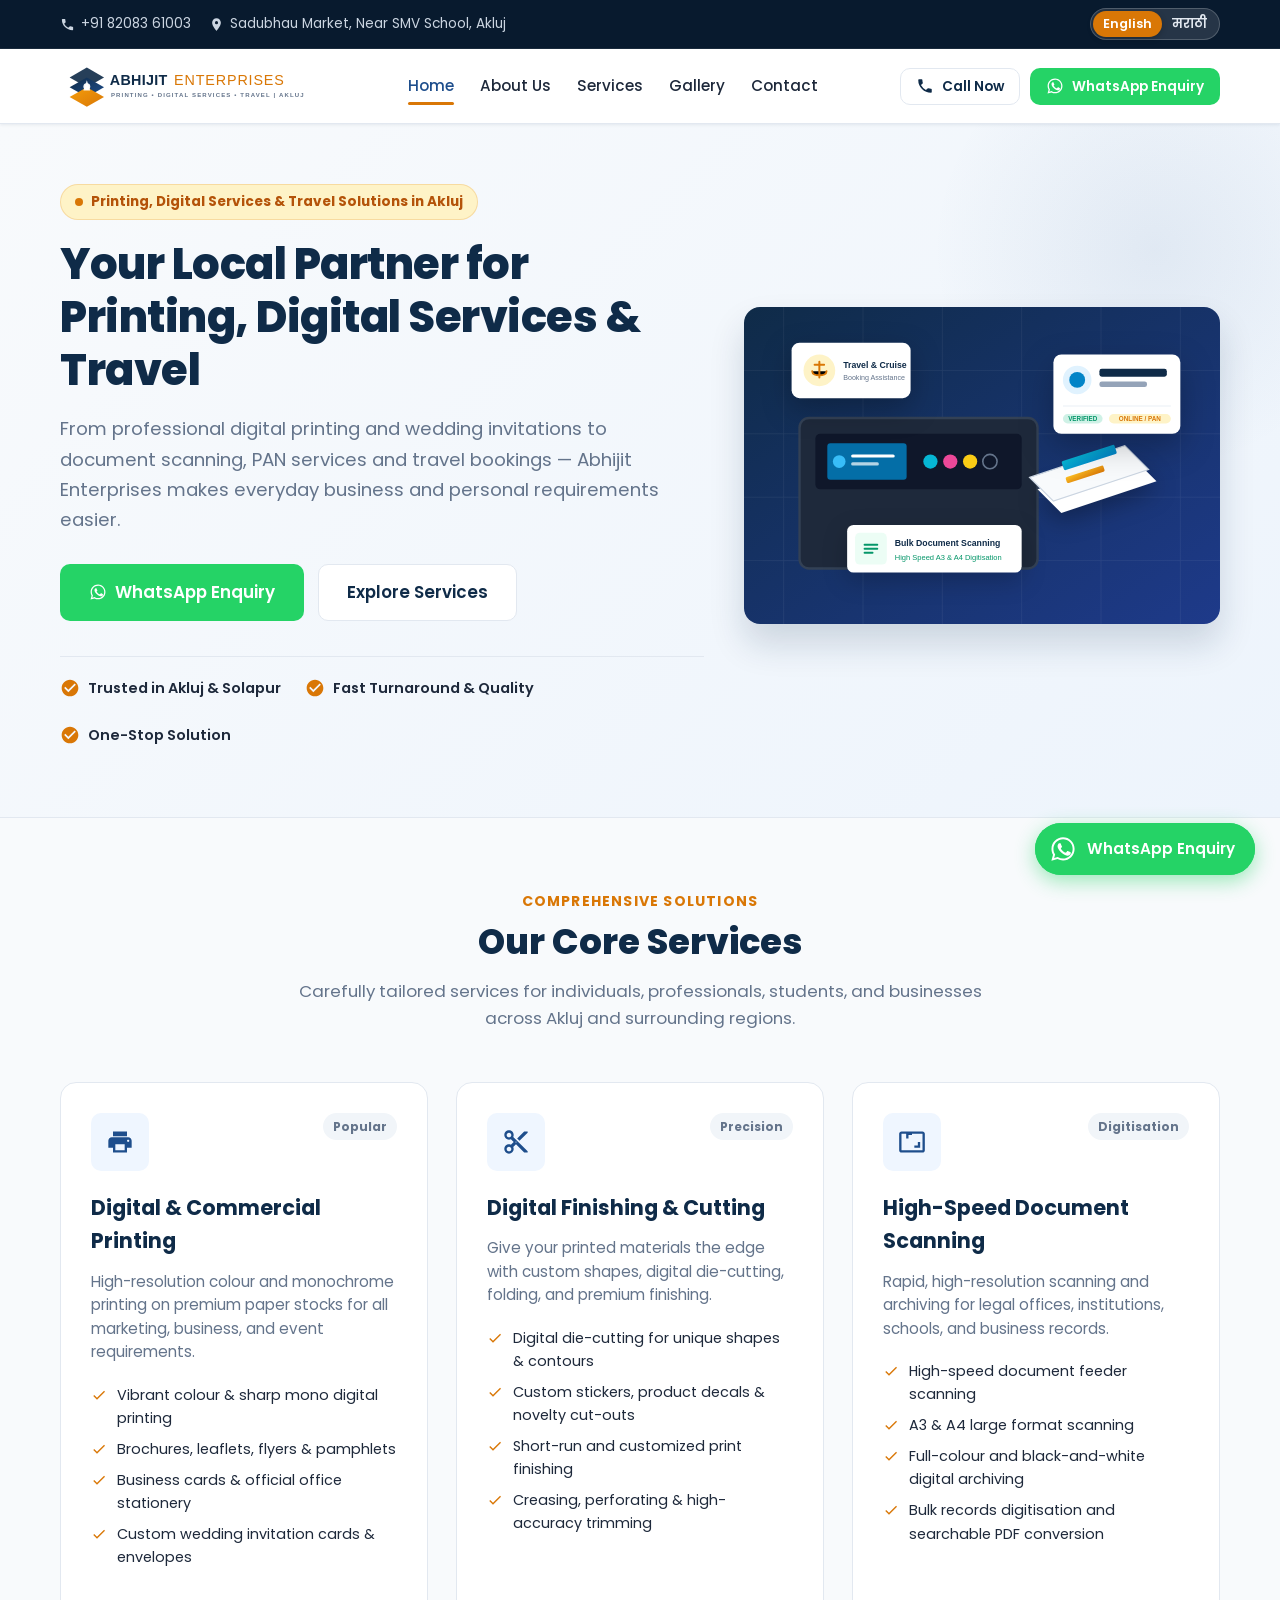
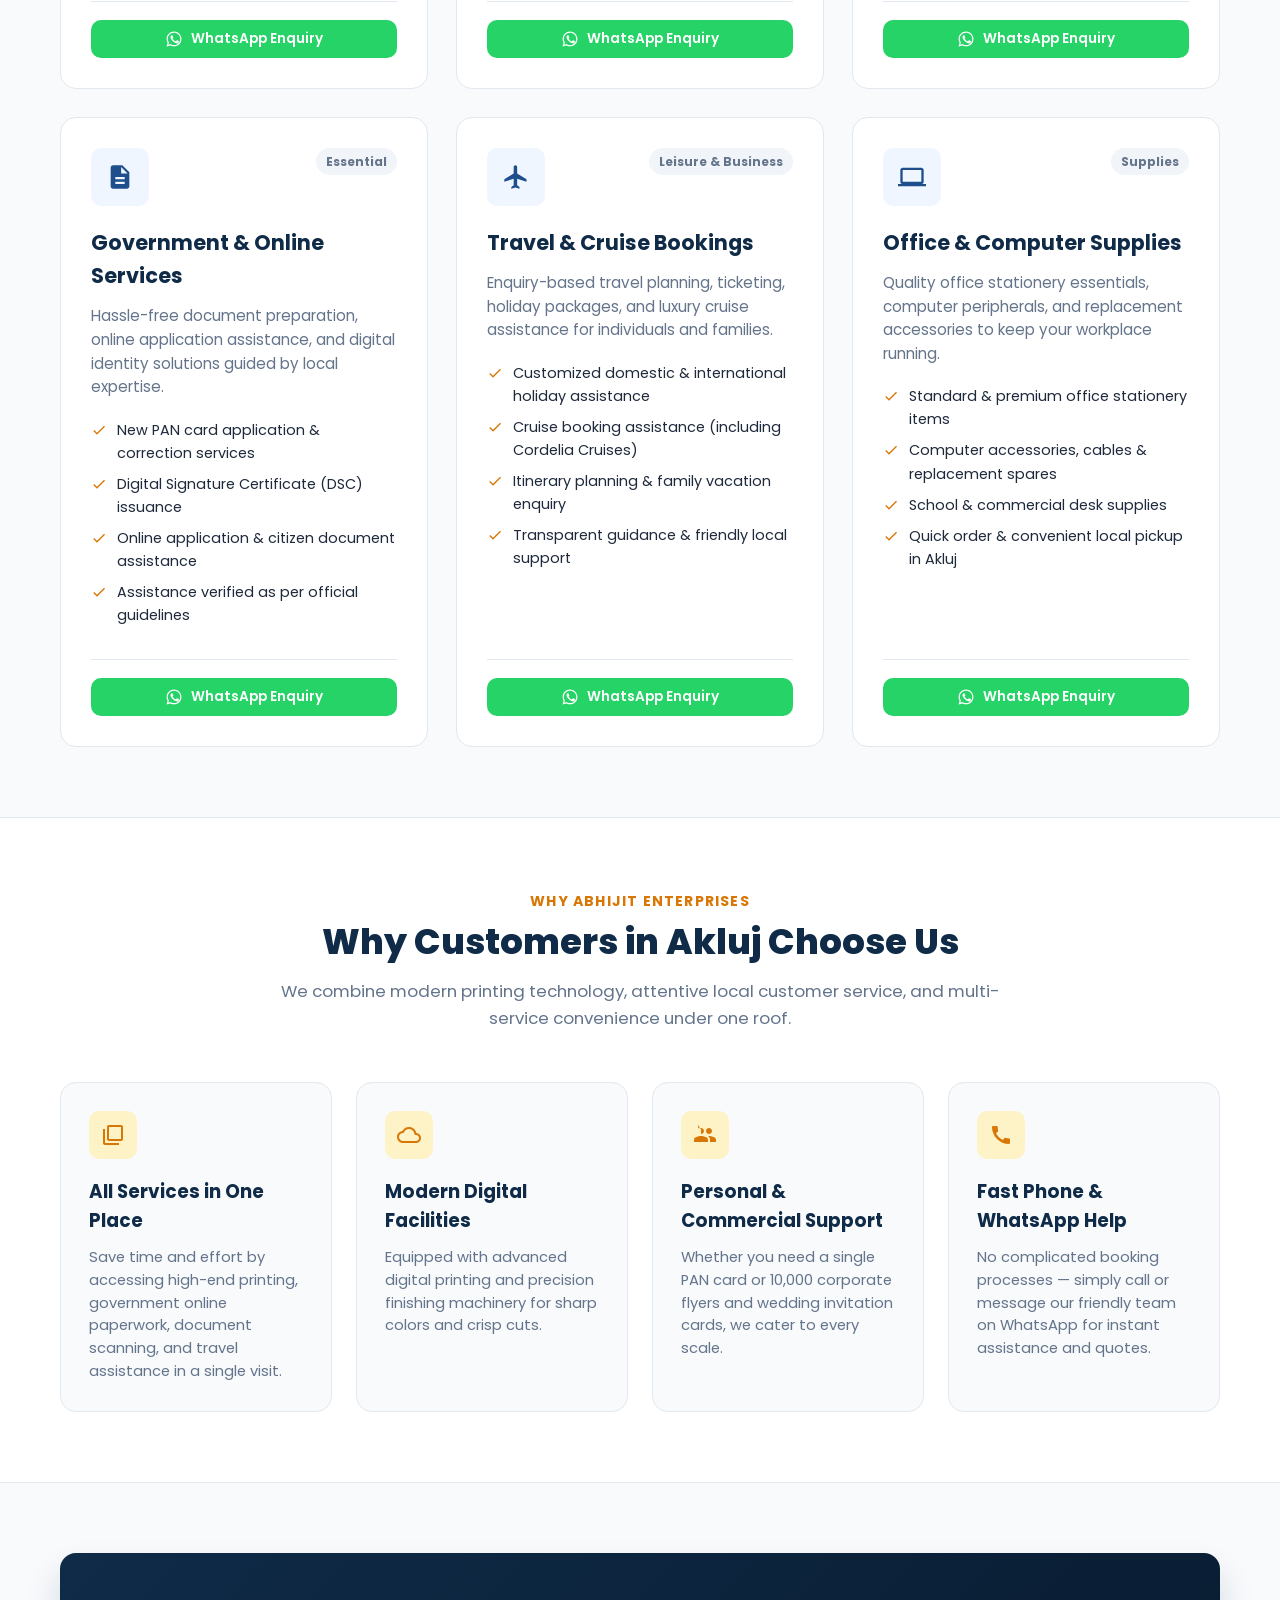
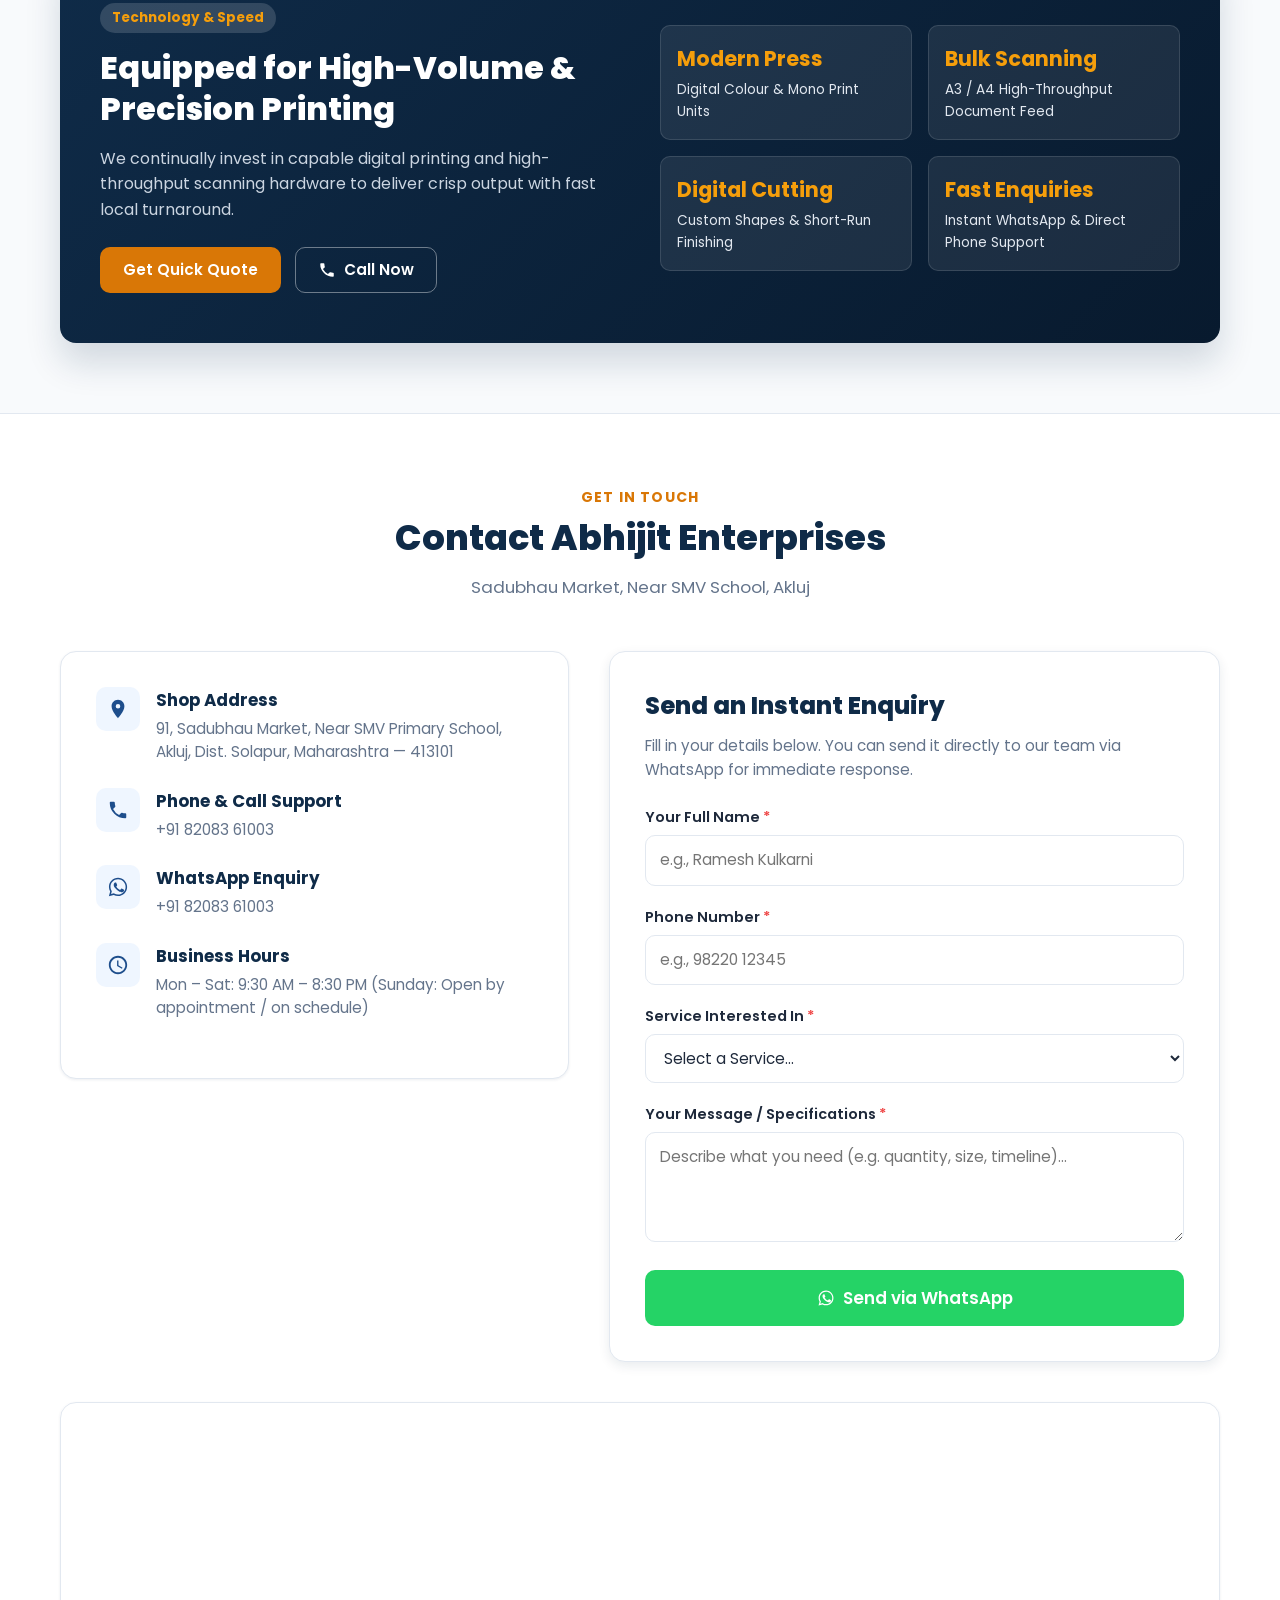
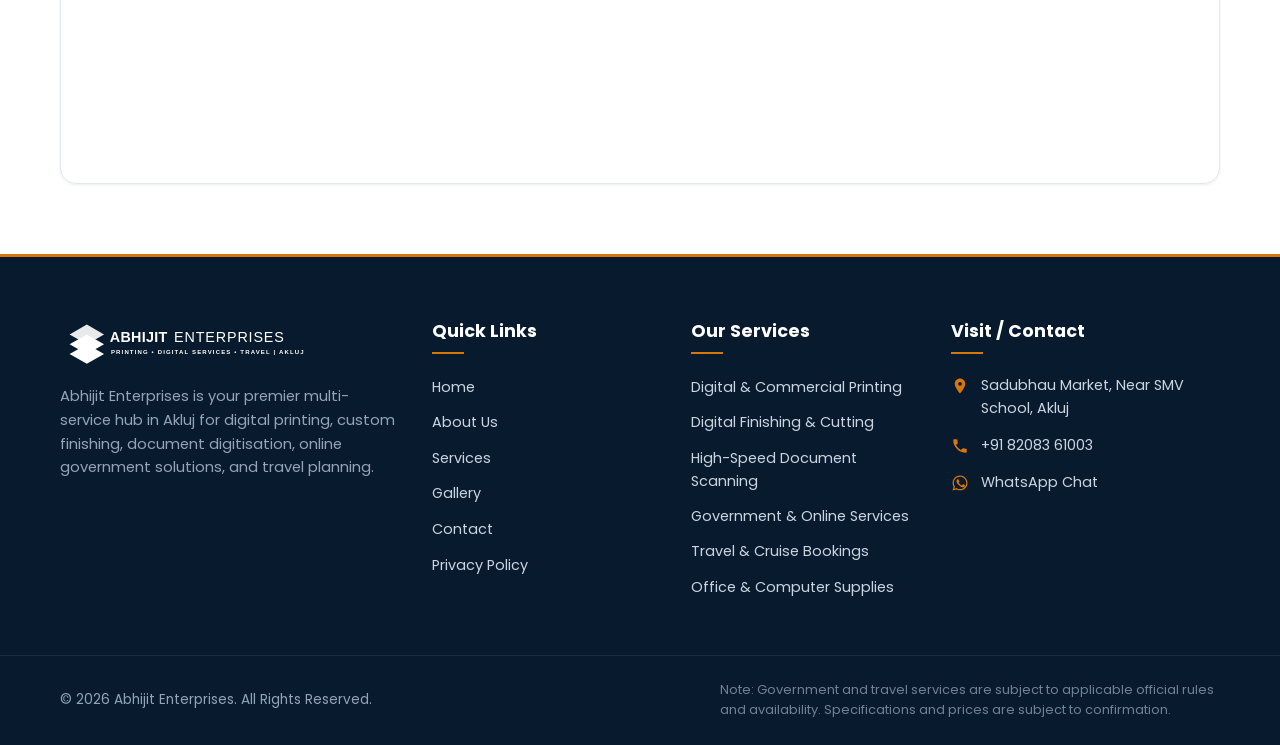
==== index.html @ 2920c4da "Initial commit: Production-ready bilingual website for Abhijit Enterprises with CI/CD" ====
<!DOCTYPE html>
<html lang="en">
<head>
  <meta charset="UTF-8">
  <meta name="viewport" content="width=device-width, initial-scale=1.0">
  <title>Abhijit Enterprises | Digital Printing, Document Services & Travel in Akluj</title>
  <meta name="description" content="Abhijit Enterprises in Akluj, Maharashtra offers professional colour digital printing, wedding cards, precision die-cutting, bulk document scanning, PAN card services, and travel & Cordelia cruise bookings.">
  <meta name="keywords" content="Digital Printing in Akluj, Wedding Card Printing Akluj, Document Scanning Akluj, PAN Card Akluj, Travel Booking Akluj, Abhijit Enterprises">
  <link rel="canonical" href="https://www.abhijitenterprises.in/">

  <!-- Open Graph / Social Media -->
  <meta property="og:type" content="website">
  <meta property="og:url" content="https://www.abhijitenterprises.in/">
  <meta property="og:title" content="Abhijit Enterprises | Printing, Digital Services & Travel in Akluj">
  <meta property="og:description" content="Your trusted local partner in Akluj for digital printing, invitations, document scanning, government online paperwork, and travel bookings.">
  <meta property="og:image" content="https://www.abhijitenterprises.in/assets/images/hero-illustration.svg">

  <!-- Favicon -->
  <link rel="icon" type="image/svg+xml" href="assets/images/favicon.svg">

  <!-- Stylesheet -->
  <link rel="stylesheet" href="assets/css/style.css">

  <!-- Structured Data: LocalBusiness Schema -->
  <script type="application/ld+json">
  {
    "@context": "https://schema.org",
    "@type": "LocalBusiness",
    "name": "Abhijit Enterprises",
    "image": "https://www.abhijitenterprises.in/assets/images/hero-illustration.svg",
    "url": "https://www.abhijitenterprises.in/",
    "telephone": "+918208361003",
    "priceRange": "$$",
    "address": {
      "@type": "PostalAddress",
      "streetAddress": "91, Sadubhau Market, Near SMV Primary School",
      "addressLocality": "Akluj",
      "addressRegion": "Maharashtra",
      "postalCode": "413101",
      "addressCountry": "IN"
    },
    "geo": {
      "@type": "GeoCoordinates",
      "latitude": 17.8894,
      "longitude": 75.0232
    },
    "openingHoursSpecification": [
      {
        "@type": "OpeningHoursSpecification",
        "dayOfWeek": [
          "Monday",
          "Tuesday",
          "Wednesday",
          "Thursday",
          "Friday",
          "Saturday"
        ],
        "opens": "09:30",
        "closes": "20:30"
      }
    ],
    "sameAs": [
      "https://wa.me/918208361003"
    ]
  }
  </script>
</head>
<body>

  <!-- Top Utility Bar -->
  <div class="top-bar">
    <div class="container top-bar-inner">
      <div class="top-contacts">
        <a href="tel:+918208361003" class="top-item" title="Call Abhijit Enterprises">
          <svg viewBox="0 0 24 24"><path d="M6.62 10.79a15.053 15.053 0 006.59 6.59l2.2-2.2a1 1 0 011.02-.24 11.4 11.4 0 003.58.57 1 1 0 011 1V20a1 1 0 01-1 1A17 17 0 013 4a1 1 0 011-1h3.5a1 1 0 011 1 11.4 11.4 0 00.57 3.58 1 1 0 01-.24 1.02l-2.21 2.19z"/></svg>
          <span>+91 82083 61003</span>
        </a>
        <span class="top-item">
          <svg viewBox="0 0 24 24"><path d="M12 2C8.13 2 5 5.13 5 9c0 5.25 7 13 7 13s7-7.75 7-13c0-3.87-3.13-7-7-7zm0 9.5a2.5 2.5 0 010-5 2.5 2.5 0 010 5z"/></svg>
          <span data-i18n="top_address">Sadubhau Market, Near SMV School, Akluj</span>
        </span>
      </div>
      <div class="top-actions">
        <!-- Language Switcher -->
        <div class="lang-switcher" aria-label="Language selector">
          <button type="button" class="lang-btn active" data-lang="en">English</button>
          <button type="button" class="lang-btn" data-lang="mr">मराठी</button>
        </div>
      </div>
    </div>
  </div>

  <!-- Main Site Header -->
  <header class="site-header">
    <div class="container header-inner">
      <!-- Brand Logo -->
      <a href="index.html" class="brand-logo" aria-label="Abhijit Enterprises Home">
        <img src="assets/images/logo.svg" alt="Abhijit Enterprises Logo" width="280" height="52">
      </a>

      <!-- Navigation Menu -->
      <nav class="nav-menu" aria-label="Main Navigation">
        <a href="index.html" class="nav-link active" data-i18n="nav_home">Home</a>
        <a href="about.html" class="nav-link" data-i18n="nav_about">About Us</a>
        <a href="services.html" class="nav-link" data-i18n="nav_services">Services</a>
        <a href="gallery.html" class="nav-link" data-i18n="nav_gallery">Gallery</a>
        <a href="contact.html" class="nav-link" data-i18n="nav_contact">Contact</a>
      </nav>

      <!-- Header Quick Actions -->
      <div class="header-cta-group">
        <a href="tel:+918208361003" class="btn btn-outline btn-sm">
          <svg viewBox="0 0 24 24"><path d="M6.62 10.79a15.053 15.053 0 006.59 6.59l2.2-2.2a1 1 0 011.02-.24 11.4 11.4 0 003.58.57 1 1 0 011 1V20a1 1 0 01-1 1A17 17 0 013 4a1 1 0 011-1h3.5a1 1 0 011 1 11.4 11.4 0 00.57 3.58 1 1 0 01-.24 1.02l-2.21 2.19z"/></svg>
          <span data-i18n="btn_call_now">Call Now</span>
        </a>
        <a href="https://wa.me/918208361003?text=Hello%20Abhijit%20Enterprises%2C%20I%20would%20like%20to%20enquire%20about%20your%20services." target="_blank" rel="noopener noreferrer" class="btn btn-whatsapp btn-sm">
          <svg viewBox="0 0 24 24"><path d="M12.04 2C6.58 2 2.13 6.45 2.13 11.91C2.13 13.66 2.59 15.36 3.45 16.86L2.05 22L7.3 20.62C8.75 21.41 10.38 21.83 12.04 21.83C17.5 21.83 21.95 17.38 21.95 11.92C21.95 9.27 20.92 6.78 19.05 4.91C17.18 3.03 14.69 2 12.04 2M12.05 3.67C14.25 3.67 16.31 4.53 17.87 6.09C19.42 7.65 20.28 9.72 20.28 11.92C20.28 16.46 16.58 20.15 12.04 20.15C10.56 20.15 9.11 19.76 7.85 19L7.55 18.83L4.43 19.65L5.26 16.61L5.06 16.29C4.24 14.99 3.8 13.47 3.8 11.91C3.81 7.37 7.5 3.67 12.05 3.67M9.06 7.03C8.88 7.03 8.58 7.1 8.33 7.38C8.07 7.65 7.34 8.34 7.34 9.74C7.34 11.14 8.36 12.49 8.5 12.68C8.65 12.87 10.45 15.65 13.26 16.87C15.6 17.88 16.07 17.68 16.58 17.63C17.09 17.58 18.23 16.96 18.46 16.3C18.7 15.65 18.7 15.09 18.63 14.97C18.56 14.86 18.37 14.79 18.09 14.65C17.81 14.51 16.42 13.83 16.16 13.73C15.9 13.64 15.72 13.59 15.53 13.87C15.34 14.15 14.81 14.79 14.65 14.97C14.49 15.16 14.33 15.18 14.05 15.04C13.77 14.9 12.87 14.61 11.8 13.65C10.97 12.91 10.41 12 10.25 11.72C10.09 11.44 10.23 11.29 10.37 11.15C10.5 11.02 10.66 10.81 10.8 10.65C10.94 10.49 10.99 10.37 11.08 10.19C11.17 10 11.13 9.84 11.06 9.7C10.99 9.56 10.43 8.2 10.2 7.64C9.97 7.1 9.75 7.17 9.58 7.16C9.42 7.16 9.23 7.03 9.06 7.03Z"/></svg>
          <span data-i18n="btn_whatsapp_enquiry">WhatsApp Enquiry</span>
        </a>
      </div>

      <!-- Mobile Hamburger Button -->
      <button class="mobile-toggle" aria-label="Toggle Navigation Menu" aria-expanded="false">
        <svg viewBox="0 0 24 24"><path d="M3 18h18v-2H3v2zm0-5h18v-2H3v2zm0-7v2h18V6H3z"/></svg>
      </button>
    </div>
  </header>

  <!-- Hero Section -->
  <section class="hero">
    <div class="container hero-grid">
      <div class="hero-content">
        <div class="hero-badge">
          <span class="hero-badge-dot"></span>
          <span data-i18n="hero_badge">Printing, Digital Services & Travel Solutions in Akluj</span>
        </div>
        <h1 class="hero-title" data-i18n="hero_title">
          Your Local Partner for Printing, Digital Services &amp; Travel
        </h1>
        <p class="hero-subtitle" data-i18n="hero_subtitle">
          From professional digital printing and wedding invitations to document scanning, PAN services and travel bookings — Abhijit Enterprises makes everyday business and personal requirements easier.
        </p>

        <div class="hero-actions">
          <a href="https://wa.me/918208361003?text=Hello%20Abhijit%20Enterprises%2C%20I%20would%20like%20to%20enquire%20about%20your%20services." target="_blank" rel="noopener noreferrer" class="btn btn-whatsapp btn-lg">
            <svg viewBox="0 0 24 24"><path d="M12.04 2C6.58 2 2.13 6.45 2.13 11.91C2.13 13.66 2.59 15.36 3.45 16.86L2.05 22L7.3 20.62C8.75 21.41 10.38 21.83 12.04 21.83C17.5 21.83 21.95 17.38 21.95 11.92C21.95 9.27 20.92 6.78 19.05 4.91C17.18 3.03 14.69 2 12.04 2M12.05 3.67C14.25 3.67 16.31 4.53 17.87 6.09C19.42 7.65 20.28 9.72 20.28 11.92C20.28 16.46 16.58 20.15 12.04 20.15C10.56 20.15 9.11 19.76 7.85 19L7.55 18.83L4.43 19.65L5.26 16.61L5.06 16.29C4.24 14.99 3.8 13.47 3.8 11.91C3.81 7.37 7.5 3.67 12.05 3.67M9.06 7.03C8.88 7.03 8.58 7.1 8.33 7.38C8.07 7.65 7.34 8.34 7.34 9.74C7.34 11.14 8.36 12.49 8.5 12.68C8.65 12.87 10.45 15.65 13.26 16.87C15.6 17.88 16.07 17.68 16.58 17.63C17.09 17.58 18.23 16.96 18.46 16.3C18.7 15.65 18.7 15.09 18.63 14.97C18.56 14.86 18.37 14.79 18.09 14.65C17.81 14.51 16.42 13.83 16.16 13.73C15.9 13.64 15.72 13.59 15.53 13.87C15.34 14.15 14.81 14.79 14.65 14.97C14.49 15.16 14.33 15.18 14.05 15.04C13.77 14.9 12.87 14.61 11.8 13.65C10.97 12.91 10.41 12 10.25 11.72C10.09 11.44 10.23 11.29 10.37 11.15C10.5 11.02 10.66 10.81 10.8 10.65C10.94 10.49 10.99 10.37 11.08 10.19C11.17 10 11.13 9.84 11.06 9.7C10.99 9.56 10.43 8.2 10.2 7.64C9.97 7.1 9.75 7.17 9.58 7.16C9.42 7.16 9.23 7.03 9.06 7.03Z"/></svg>
            <span data-i18n="btn_whatsapp_enquiry">WhatsApp Enquiry</span>
          </a>
          <a href="services.html" class="btn btn-outline btn-lg" data-i18n="btn_view_services">
            Explore Services
          </a>
        </div>

        <div class="hero-trust-row">
          <div class="trust-item">
            <svg viewBox="0 0 24 24"><path d="M12 2C6.48 2 2 6.48 2 12s4.48 10 10 10 10-4.48 10-10S17.52 2 12 2zm-2 15l-5-5 1.41-1.41L10 14.17l7.59-7.59L19 8l-9 9z"/></svg>
            <span data-i18n="hero_trust_local">Trusted in Akluj &amp; Solapur</span>
          </div>
          <div class="trust-item">
            <svg viewBox="0 0 24 24"><path d="M12 2C6.48 2 2 6.48 2 12s4.48 10 10 10 10-4.48 10-10S17.52 2 12 2zm-2 15l-5-5 1.41-1.41L10 14.17l7.59-7.59L19 8l-9 9z"/></svg>
            <span data-i18n="hero_trust_speed">Fast Turnaround &amp; Quality</span>
          </div>
          <div class="trust-item">
            <svg viewBox="0 0 24 24"><path d="M12 2C6.48 2 2 6.48 2 12s4.48 10 10 10 10-4.48 10-10S17.52 2 12 2zm-2 15l-5-5 1.41-1.41L10 14.17l7.59-7.59L19 8l-9 9z"/></svg>
            <span data-i18n="hero_trust_multi">One-Stop Solution</span>
          </div>
        </div>
      </div>

      <div class="hero-visual">
        <img src="assets/images/hero-illustration.svg" alt="Abhijit Enterprises Digital Printing and Document Services" width="600" height="400">
      </div>
    </div>
  </section>

  <!-- Core Services Showcase Section -->
  <section class="section-padding" id="services">
    <div class="container">
      <div class="section-header">
        <span class="section-tag" data-i18n="services_badge">Comprehensive Solutions</span>
        <h2 class="section-title" data-i18n="services_title">Our Core Services</h2>
        <p class="section-description" data-i18n="services_subtitle">
          Carefully tailored services for individuals, professionals, students, and businesses across Akluj and surrounding regions.
        </p>
      </div>

      <div class="services-grid">
        <!-- Card 1: Printing -->
        <div class="service-card">
          <div class="service-card-top">
            <div class="service-icon-box">
              <svg viewBox="0 0 24 24"><path d="M19 8H5c-1.66 0-3 1.34-3 3v6h4v4h12v-4h4v-6c0-1.66-1.34-3-3-3zm-3 11H8v-5h8v5zm3-7c-.55 0-1-.45-1-1s.45-1 1-1 1 .45 1 1-.45 1-1 1zm-1-9H6v4h12V3z"/></svg>
            </div>
            <span class="service-badge" data-i18n="srv_print_badge">Popular</span>
          </div>
          <h3 class="service-card-title" data-i18n="srv_print_title">Digital &amp; Commercial Printing</h3>
          <p class="service-card-desc" data-i18n="srv_print_desc">High-resolution colour and monochrome printing on premium paper stocks for all marketing, business, and event requirements.</p>
          <ul class="service-features-list">
            <li>
              <svg viewBox="0 0 24 24"><path d="M9 16.17L4.83 12l-1.42 1.41L9 19 21 7l-1.41-1.41z"/></svg>
              <span data-i18n="srv_print_f1">Vibrant colour &amp; sharp mono digital printing</span>
            </li>
            <li>
              <svg viewBox="0 0 24 24"><path d="M9 16.17L4.83 12l-1.42 1.41L9 19 21 7l-1.41-1.41z"/></svg>
              <span data-i18n="srv_print_f2">Brochures, leaflets, flyers &amp; pamphlets</span>
            </li>
            <li>
              <svg viewBox="0 0 24 24"><path d="M9 16.17L4.83 12l-1.42 1.41L9 19 21 7l-1.41-1.41z"/></svg>
              <span data-i18n="srv_print_f3">Business cards &amp; official office stationery</span>
            </li>
            <li>
              <svg viewBox="0 0 24 24"><path d="M9 16.17L4.83 12l-1.42 1.41L9 19 21 7l-1.41-1.41z"/></svg>
              <span data-i18n="srv_print_f4">Custom wedding invitation cards &amp; envelopes</span>
            </li>
          </ul>
          <div class="service-card-footer">
            <a href="https://wa.me/918208361003?text=Hello%20Abhijit%20Enterprises%2C%20I%20would%20like%20to%20enquire%20about%20Digital%20Printing%20Services." target="_blank" rel="noopener noreferrer" class="btn btn-whatsapp btn-sm" style="width: 100%;">
              <svg viewBox="0 0 24 24"><path d="M12.04 2C6.58 2 2.13 6.45 2.13 11.91C2.13 13.66 2.59 15.36 3.45 16.86L2.05 22L7.3 20.62C8.75 21.41 10.38 21.83 12.04 21.83C17.5 21.83 21.95 17.38 21.95 11.92C21.95 9.27 20.92 6.78 19.05 4.91C17.18 3.03 14.69 2 12.04 2M12.05 3.67C14.25 3.67 16.31 4.53 17.87 6.09C19.42 7.65 20.28 9.72 20.28 11.92C20.28 16.46 16.58 20.15 12.04 20.15C10.56 20.15 9.11 19.76 7.85 19L7.55 18.83L4.43 19.65L5.26 16.61L5.06 16.29C4.24 14.99 3.8 13.47 3.8 11.91C3.81 7.37 7.5 3.67 12.05 3.67M9.06 7.03C8.88 7.03 8.58 7.1 8.33 7.38C8.07 7.65 7.34 8.34 7.34 9.74C7.34 11.14 8.36 12.49 8.5 12.68C8.65 12.87 10.45 15.65 13.26 16.87C15.6 17.88 16.07 17.68 16.58 17.63C17.09 17.58 18.23 16.96 18.46 16.3C18.7 15.65 18.7 15.09 18.63 14.97C18.56 14.86 18.37 14.79 18.09 14.65C17.81 14.51 16.42 13.83 16.16 13.73C15.9 13.64 15.72 13.59 15.53 13.87C15.34 14.15 14.81 14.79 14.65 14.97C14.49 15.16 14.33 15.18 14.05 15.04C13.77 14.9 12.87 14.61 11.8 13.65C10.97 12.91 10.41 12 10.25 11.72C10.09 11.44 10.23 11.29 10.37 11.15C10.5 11.02 10.66 10.81 10.8 10.65C10.94 10.49 10.99 10.37 11.08 10.19C11.17 10 11.13 9.84 11.06 9.7C10.99 9.56 10.43 8.2 10.2 7.64C9.97 7.1 9.75 7.17 9.58 7.16C9.42 7.16 9.23 7.03 9.06 7.03Z"/></svg>
              <span data-i18n="btn_whatsapp_enquiry">WhatsApp Enquiry</span>
            </a>
          </div>
        </div>

        <!-- Card 2: Digital Finishing -->
        <div class="service-card">
          <div class="service-card-top">
            <div class="service-icon-box">
              <svg viewBox="0 0 24 24"><path d="M9.64 7.64c.23-.5.36-1.05.36-1.64 0-2.21-1.79-4-4-4S2 3.79 2 6s1.79 4 4 4c.59 0 1.14-.13 1.64-.36L10 12l-2.36 2.36C7.14 14.13 6.59 14 6 14c-2.21 0-4 1.79-4 4s1.79 4 4 4 4-1.79 4-4c0-.59-.13-1.14-.36-1.64L12 14l7 7h3v-1L9.64 7.64zM6 8c-1.1 0-2-.9-2-2s.9-2 2-2 2 .9 2 2-.9 2-2 2zm0 12c-1.1 0-2-.9-2-2s.9-2 2-2 2 .9 2 2-.9 2-2 2zm6-7.5c-.28 0-.5-.22-.5-.5s.22-.5.5-.5.5.22.5.5-.22.5-.5.5zM19 3l-6 6 2 2 7-7V3h-3z"/></svg>
            </div>
            <span class="service-badge" data-i18n="srv_finish_badge">Precision</span>
          </div>
          <h3 class="service-card-title" data-i18n="srv_finish_title">Digital Finishing &amp; Cutting</h3>
          <p class="service-card-desc" data-i18n="srv_finish_desc">Give your printed materials the edge with custom shapes, digital die-cutting, folding, and premium finishing.</p>
          <ul class="service-features-list">
            <li>
              <svg viewBox="0 0 24 24"><path d="M9 16.17L4.83 12l-1.42 1.41L9 19 21 7l-1.41-1.41z"/></svg>
              <span data-i18n="srv_finish_f1">Digital die-cutting for unique shapes &amp; contours</span>
            </li>
            <li>
              <svg viewBox="0 0 24 24"><path d="M9 16.17L4.83 12l-1.42 1.41L9 19 21 7l-1.41-1.41z"/></svg>
              <span data-i18n="srv_finish_f2">Custom stickers, product decals &amp; novelty cut-outs</span>
            </li>
            <li>
              <svg viewBox="0 0 24 24"><path d="M9 16.17L4.83 12l-1.42 1.41L9 19 21 7l-1.41-1.41z"/></svg>
              <span data-i18n="srv_finish_f3">Short-run and customized print finishing</span>
            </li>
            <li>
              <svg viewBox="0 0 24 24"><path d="M9 16.17L4.83 12l-1.42 1.41L9 19 21 7l-1.41-1.41z"/></svg>
              <span data-i18n="srv_finish_f4">Creasing, perforating &amp; high-accuracy trimming</span>
            </li>
          </ul>
          <div class="service-card-footer">
            <a href="https://wa.me/918208361003?text=Hello%20Abhijit%20Enterprises%2C%20I%20would%20like%20to%20enquire%20about%20Digital%20Die-Cutting%20and%20Finishing." target="_blank" rel="noopener noreferrer" class="btn btn-whatsapp btn-sm" style="width: 100%;">
              <svg viewBox="0 0 24 24"><path d="M12.04 2C6.58 2 2.13 6.45 2.13 11.91C2.13 13.66 2.59 15.36 3.45 16.86L2.05 22L7.3 20.62C8.75 21.41 10.38 21.83 12.04 21.83C17.5 21.83 21.95 17.38 21.95 11.92C21.95 9.27 20.92 6.78 19.05 4.91C17.18 3.03 14.69 2 12.04 2M12.05 3.67C14.25 3.67 16.31 4.53 17.87 6.09C19.42 7.65 20.28 9.72 20.28 11.92C20.28 16.46 16.58 20.15 12.04 20.15C10.56 20.15 9.11 19.76 7.85 19L7.55 18.83L4.43 19.65L5.26 16.61L5.06 16.29C4.24 14.99 3.8 13.47 3.8 11.91C3.81 7.37 7.5 3.67 12.05 3.67M9.06 7.03C8.88 7.03 8.58 7.1 8.33 7.38C8.07 7.65 7.34 8.34 7.34 9.74C7.34 11.14 8.36 12.49 8.5 12.68C8.65 12.87 10.45 15.65 13.26 16.87C15.6 17.88 16.07 17.68 16.58 17.63C17.09 17.58 18.23 16.96 18.46 16.3C18.7 15.65 18.7 15.09 18.63 14.97C18.56 14.86 18.37 14.79 18.09 14.65C17.81 14.51 16.42 13.83 16.16 13.73C15.9 13.64 15.72 13.59 15.53 13.87C15.34 14.15 14.81 14.79 14.65 14.97C14.49 15.16 14.33 15.18 14.05 15.04C13.77 14.9 12.87 14.61 11.8 13.65C10.97 12.91 10.41 12 10.25 11.72C10.09 11.44 10.23 11.29 10.37 11.15C10.5 11.02 10.66 10.81 10.8 10.65C10.94 10.49 10.99 10.37 11.08 10.19C11.17 10 11.13 9.84 11.06 9.7C10.99 9.56 10.43 8.2 10.2 7.64C9.97 7.1 9.75 7.17 9.58 7.16C9.42 7.16 9.23 7.03 9.06 7.03Z"/></svg>
              <span data-i18n="btn_whatsapp_enquiry">WhatsApp Enquiry</span>
            </a>
          </div>
        </div>

        <!-- Card 3: Scanning & Digitisation -->
        <div class="service-card">
          <div class="service-card-top">
            <div class="service-icon-box">
              <svg viewBox="0 0 24 24"><path d="M19 12h-2v3h-3v2h5v-5zM7 9h2V6h3V4H7v5zm14-6H3c-1.1 0-2 .9-2 2v14c0 1.1.9 2 2 2h18c1.1 0 2-.9 2-2V5c0-1.1-.9-2-2-2zm0 16.01H3V4.99h18v14.02z"/></svg>
            </div>
            <span class="service-badge" data-i18n="srv_scan_badge">Digitisation</span>
          </div>
          <h3 class="service-card-title" data-i18n="srv_scan_title">High-Speed Document Scanning</h3>
          <p class="service-card-desc" data-i18n="srv_scan_desc">Rapid, high-resolution scanning and archiving for legal offices, institutions, schools, and business records.</p>
          <ul class="service-features-list">
            <li>
              <svg viewBox="0 0 24 24"><path d="M9 16.17L4.83 12l-1.42 1.41L9 19 21 7l-1.41-1.41z"/></svg>
              <span data-i18n="srv_scan_f1">High-speed document feeder scanning</span>
            </li>
            <li>
              <svg viewBox="0 0 24 24"><path d="M9 16.17L4.83 12l-1.42 1.41L9 19 21 7l-1.41-1.41z"/></svg>
              <span data-i18n="srv_scan_f2">A3 &amp; A4 large format scanning</span>
            </li>
            <li>
              <svg viewBox="0 0 24 24"><path d="M9 16.17L4.83 12l-1.42 1.41L9 19 21 7l-1.41-1.41z"/></svg>
              <span data-i18n="srv_scan_f3">Full-colour and black-and-white digital archiving</span>
            </li>
            <li>
              <svg viewBox="0 0 24 24"><path d="M9 16.17L4.83 12l-1.42 1.41L9 19 21 7l-1.41-1.41z"/></svg>
              <span data-i18n="srv_scan_f4">Bulk records digitisation and searchable PDF conversion</span>
            </li>
          </ul>
          <div class="service-card-footer">
            <a href="https://wa.me/918208361003?text=Hello%20Abhijit%20Enterprises%2C%20I%20would%20like%20to%20enquire%20about%20High-Speed%20Document%20Scanning." target="_blank" rel="noopener noreferrer" class="btn btn-whatsapp btn-sm" style="width: 100%;">
              <svg viewBox="0 0 24 24"><path d="M12.04 2C6.58 2 2.13 6.45 2.13 11.91C2.13 13.66 2.59 15.36 3.45 16.86L2.05 22L7.3 20.62C8.75 21.41 10.38 21.83 12.04 21.83C17.5 21.83 21.95 17.38 21.95 11.92C21.95 9.27 20.92 6.78 19.05 4.91C17.18 3.03 14.69 2 12.04 2M12.05 3.67C14.25 3.67 16.31 4.53 17.87 6.09C19.42 7.65 20.28 9.72 20.28 11.92C20.28 16.46 16.58 20.15 12.04 20.15C10.56 20.15 9.11 19.76 7.85 19L7.55 18.83L4.43 19.65L5.26 16.61L5.06 16.29C4.24 14.99 3.8 13.47 3.8 11.91C3.81 7.37 7.5 3.67 12.05 3.67M9.06 7.03C8.88 7.03 8.58 7.1 8.33 7.38C8.07 7.65 7.34 8.34 7.34 9.74C7.34 11.14 8.36 12.49 8.5 12.68C8.65 12.87 10.45 15.65 13.26 16.87C15.6 17.88 16.07 17.68 16.58 17.63C17.09 17.58 18.23 16.96 18.46 16.3C18.7 15.65 18.7 15.09 18.63 14.97C18.56 14.86 18.37 14.79 18.09 14.65C17.81 14.51 16.42 13.83 16.16 13.73C15.9 13.64 15.72 13.59 15.53 13.87C15.34 14.15 14.81 14.79 14.65 14.97C14.49 15.16 14.33 15.18 14.05 15.04C13.77 14.9 12.87 14.61 11.8 13.65C10.97 12.91 10.41 12 10.25 11.72C10.09 11.44 10.23 11.29 10.37 11.15C10.5 11.02 10.66 10.81 10.8 10.65C10.94 10.49 10.99 10.37 11.08 10.19C11.17 10 11.13 9.84 11.06 9.7C10.99 9.56 10.43 8.2 10.2 7.64C9.97 7.1 9.75 7.17 9.58 7.16C9.42 7.16 9.23 7.03 9.06 7.03Z"/></svg>
              <span data-i18n="btn_whatsapp_enquiry">WhatsApp Enquiry</span>
            </a>
          </div>
        </div>

        <!-- Card 4: Govt & Online -->
        <div class="service-card">
          <div class="service-card-top">
            <div class="service-icon-box">
              <svg viewBox="0 0 24 24"><path d="M14 2H6c-1.1 0-1.99.9-1.99 2L4 20c0 1.1.89 2 1.99 2H18c1.1 0 2-.9 2-2V8l-6-6zm2 16H8v-2h8v2zm0-4H8v-2h8v2zm-3-5V3.5L18.5 9H13z"/></svg>
            </div>
            <span class="service-badge" data-i18n="srv_govt_badge">Essential</span>
          </div>
          <h3 class="service-card-title" data-i18n="srv_govt_title">Government &amp; Online Services</h3>
          <p class="service-card-desc" data-i18n="srv_govt_desc">Hassle-free document preparation, online application assistance, and digital identity solutions guided by local expertise.</p>
          <ul class="service-features-list">
            <li>
              <svg viewBox="0 0 24 24"><path d="M9 16.17L4.83 12l-1.42 1.41L9 19 21 7l-1.41-1.41z"/></svg>
              <span data-i18n="srv_govt_f1">New PAN card application &amp; correction services</span>
            </li>
            <li>
              <svg viewBox="0 0 24 24"><path d="M9 16.17L4.83 12l-1.42 1.41L9 19 21 7l-1.41-1.41z"/></svg>
              <span data-i18n="srv_govt_f2">Digital Signature Certificate (DSC) issuance</span>
            </li>
            <li>
              <svg viewBox="0 0 24 24"><path d="M9 16.17L4.83 12l-1.42 1.41L9 19 21 7l-1.41-1.41z"/></svg>
              <span data-i18n="srv_govt_f3">Online application &amp; citizen document assistance</span>
            </li>
            <li>
              <svg viewBox="0 0 24 24"><path d="M9 16.17L4.83 12l-1.42 1.41L9 19 21 7l-1.41-1.41z"/></svg>
              <span data-i18n="srv_govt_f4">Assistance verified as per official guidelines</span>
            </li>
          </ul>
          <div class="service-card-footer">
            <a href="https://wa.me/918208361003?text=Hello%20Abhijit%20Enterprises%2C%20I%20would%20like%20to%20enquire%20about%20Government%20and%20Online%20Services." target="_blank" rel="noopener noreferrer" class="btn btn-whatsapp btn-sm" style="width: 100%;">
              <svg viewBox="0 0 24 24"><path d="M12.04 2C6.58 2 2.13 6.45 2.13 11.91C2.13 13.66 2.59 15.36 3.45 16.86L2.05 22L7.3 20.62C8.75 21.41 10.38 21.83 12.04 21.83C17.5 21.83 21.95 17.38 21.95 11.92C21.95 9.27 20.92 6.78 19.05 4.91C17.18 3.03 14.69 2 12.04 2M12.05 3.67C14.25 3.67 16.31 4.53 17.87 6.09C19.42 7.65 20.28 9.72 20.28 11.92C20.28 16.46 16.58 20.15 12.04 20.15C10.56 20.15 9.11 19.76 7.85 19L7.55 18.83L4.43 19.65L5.26 16.61L5.06 16.29C4.24 14.99 3.8 13.47 3.8 11.91C3.81 7.37 7.5 3.67 12.05 3.67M9.06 7.03C8.88 7.03 8.58 7.1 8.33 7.38C8.07 7.65 7.34 8.34 7.34 9.74C7.34 11.14 8.36 12.49 8.5 12.68C8.65 12.87 10.45 15.65 13.26 16.87C15.6 17.88 16.07 17.68 16.58 17.63C17.09 17.58 18.23 16.96 18.46 16.3C18.7 15.65 18.7 15.09 18.63 14.97C18.56 14.86 18.37 14.79 18.09 14.65C17.81 14.51 16.42 13.83 16.16 13.73C15.9 13.64 15.72 13.59 15.53 13.87C15.34 14.15 14.81 14.79 14.65 14.97C14.49 15.16 14.33 15.18 14.05 15.04C13.77 14.9 12.87 14.61 11.8 13.65C10.97 12.91 10.41 12 10.25 11.72C10.09 11.44 10.23 11.29 10.37 11.15C10.5 11.02 10.66 10.81 10.8 10.65C10.94 10.49 10.99 10.37 11.08 10.19C11.17 10 11.13 9.84 11.06 9.7C10.99 9.56 10.43 8.2 10.2 7.64C9.97 7.1 9.75 7.17 9.58 7.16C9.42 7.16 9.23 7.03 9.06 7.03Z"/></svg>
              <span data-i18n="btn_whatsapp_enquiry">WhatsApp Enquiry</span>
            </a>
          </div>
        </div>

        <!-- Card 5: Travel Services -->
        <div class="service-card">
          <div class="service-card-top">
            <div class="service-icon-box">
              <svg viewBox="0 0 24 24"><path d="M21 16v-2l-8-5V3.5c0-.83-.67-1.5-1.5-1.5S10 2.67 10 3.5V9l-8 5v2l8-2.5V19l-2 1.5V22l3.5-1 3.5 1v-1.5L13 19v-5.5l8 2.5z"/></svg>
            </div>
            <span class="service-badge" data-i18n="srv_travel_badge">Leisure &amp; Business</span>
          </div>
          <h3 class="service-card-title" data-i18n="srv_travel_title">Travel &amp; Cruise Bookings</h3>
          <p class="service-card-desc" data-i18n="srv_travel_desc">Enquiry-based travel planning, ticketing, holiday packages, and luxury cruise assistance for individuals and families.</p>
          <ul class="service-features-list">
            <li>
              <svg viewBox="0 0 24 24"><path d="M9 16.17L4.83 12l-1.42 1.41L9 19 21 7l-1.41-1.41z"/></svg>
              <span data-i18n="srv_travel_f1">Customized domestic &amp; international holiday assistance</span>
            </li>
            <li>
              <svg viewBox="0 0 24 24"><path d="M9 16.17L4.83 12l-1.42 1.41L9 19 21 7l-1.41-1.41z"/></svg>
              <span data-i18n="srv_travel_f2">Cruise booking assistance (including Cordelia Cruises)</span>
            </li>
            <li>
              <svg viewBox="0 0 24 24"><path d="M9 16.17L4.83 12l-1.42 1.41L9 19 21 7l-1.41-1.41z"/></svg>
              <span data-i18n="srv_travel_f3">Itinerary planning &amp; family vacation enquiry</span>
            </li>
            <li>
              <svg viewBox="0 0 24 24"><path d="M9 16.17L4.83 12l-1.42 1.41L9 19 21 7l-1.41-1.41z"/></svg>
              <span data-i18n="srv_travel_f4">Transparent guidance &amp; friendly local support</span>
            </li>
          </ul>
          <div class="service-card-footer">
            <a href="https://wa.me/918208361003?text=Hello%20Abhijit%20Enterprises%2C%20I%20would%20like%20to%20enquire%20about%20Travel%20and%20Cruise%20Bookings." target="_blank" rel="noopener noreferrer" class="btn btn-whatsapp btn-sm" style="width: 100%;">
              <svg viewBox="0 0 24 24"><path d="M12.04 2C6.58 2 2.13 6.45 2.13 11.91C2.13 13.66 2.59 15.36 3.45 16.86L2.05 22L7.3 20.62C8.75 21.41 10.38 21.83 12.04 21.83C17.5 21.83 21.95 17.38 21.95 11.92C21.95 9.27 20.92 6.78 19.05 4.91C17.18 3.03 14.69 2 12.04 2M12.05 3.67C14.25 3.67 16.31 4.53 17.87 6.09C19.42 7.65 20.28 9.72 20.28 11.92C20.28 16.46 16.58 20.15 12.04 20.15C10.56 20.15 9.11 19.76 7.85 19L7.55 18.83L4.43 19.65L5.26 16.61L5.06 16.29C4.24 14.99 3.8 13.47 3.8 11.91C3.81 7.37 7.5 3.67 12.05 3.67M9.06 7.03C8.88 7.03 8.58 7.1 8.33 7.38C8.07 7.65 7.34 8.34 7.34 9.74C7.34 11.14 8.36 12.49 8.5 12.68C8.65 12.87 10.45 15.65 13.26 16.87C15.6 17.88 16.07 17.68 16.58 17.63C17.09 17.58 18.23 16.96 18.46 16.3C18.7 15.65 18.7 15.09 18.63 14.97C18.56 14.86 18.37 14.79 18.09 14.65C17.81 14.51 16.42 13.83 16.16 13.73C15.9 13.64 15.72 13.59 15.53 13.87C15.34 14.15 14.81 14.79 14.65 14.97C14.49 15.16 14.33 15.18 14.05 15.04C13.77 14.9 12.87 14.61 11.8 13.65C10.97 12.91 10.41 12 10.25 11.72C10.09 11.44 10.23 11.29 10.37 11.15C10.5 11.02 10.66 10.81 10.8 10.65C10.94 10.49 10.99 10.37 11.08 10.19C11.17 10 11.13 9.84 11.06 9.7C10.99 9.56 10.43 8.2 10.2 7.64C9.97 7.1 9.75 7.17 9.58 7.16C9.42 7.16 9.23 7.03 9.06 7.03Z"/></svg>
              <span data-i18n="btn_whatsapp_enquiry">WhatsApp Enquiry</span>
            </a>
          </div>
        </div>

        <!-- Card 6: Office & Computer Supplies -->
        <div class="service-card">
          <div class="service-card-top">
            <div class="service-icon-box">
              <svg viewBox="0 0 24 24"><path d="M20 18c1.1 0 1.99-.9 1.99-2L22 6c0-1.1-.9-2-2-2H4c-1.1 0-2 .9-2 2v10c0 1.1.9 2 2 2H0v2h24v-2h-4zM4 6h16v10H4V6z"/></svg>
            </div>
            <span class="service-badge" data-i18n="srv_supplies_badge">Supplies</span>
          </div>
          <h3 class="service-card-title" data-i18n="srv_supplies_title">Office &amp; Computer Supplies</h3>
          <p class="service-card-desc" data-i18n="srv_supplies_desc">Quality office stationery essentials, computer peripherals, and replacement accessories to keep your workplace running.</p>
          <ul class="service-features-list">
            <li>
              <svg viewBox="0 0 24 24"><path d="M9 16.17L4.83 12l-1.42 1.41L9 19 21 7l-1.41-1.41z"/></svg>
              <span data-i18n="srv_supplies_f1">Standard &amp; premium office stationery items</span>
            </li>
            <li>
              <svg viewBox="0 0 24 24"><path d="M9 16.17L4.83 12l-1.42 1.41L9 19 21 7l-1.41-1.41z"/></svg>
              <span data-i18n="srv_supplies_f2">Computer accessories, cables &amp; replacement spares</span>
            </li>
            <li>
              <svg viewBox="0 0 24 24"><path d="M9 16.17L4.83 12l-1.42 1.41L9 19 21 7l-1.41-1.41z"/></svg>
              <span data-i18n="srv_supplies_f3">School &amp; commercial desk supplies</span>
            </li>
            <li>
              <svg viewBox="0 0 24 24"><path d="M9 16.17L4.83 12l-1.42 1.41L9 19 21 7l-1.41-1.41z"/></svg>
              <span data-i18n="srv_supplies_f4">Quick order &amp; convenient local pickup in Akluj</span>
            </li>
          </ul>
          <div class="service-card-footer">
            <a href="https://wa.me/918208361003?text=Hello%20Abhijit%20Enterprises%2C%20I%20would%20like%20to%20enquire%20about%20Office%20and%20Computer%20Supplies." target="_blank" rel="noopener noreferrer" class="btn btn-whatsapp btn-sm" style="width: 100%;">
              <svg viewBox="0 0 24 24"><path d="M12.04 2C6.58 2 2.13 6.45 2.13 11.91C2.13 13.66 2.59 15.36 3.45 16.86L2.05 22L7.3 20.62C8.75 21.41 10.38 21.83 12.04 21.83C17.5 21.83 21.95 17.38 21.95 11.92C21.95 9.27 20.92 6.78 19.05 4.91C17.18 3.03 14.69 2 12.04 2M12.05 3.67C14.25 3.67 16.31 4.53 17.87 6.09C19.42 7.65 20.28 9.72 20.28 11.92C20.28 16.46 16.58 20.15 12.04 20.15C10.56 20.15 9.11 19.76 7.85 19L7.55 18.83L4.43 19.65L5.26 16.61L5.06 16.29C4.24 14.99 3.8 13.47 3.8 11.91C3.81 7.37 7.5 3.67 12.05 3.67M9.06 7.03C8.88 7.03 8.58 7.1 8.33 7.38C8.07 7.65 7.34 8.34 7.34 9.74C7.34 11.14 8.36 12.49 8.5 12.68C8.65 12.87 10.45 15.65 13.26 16.87C15.6 17.88 16.07 17.68 16.58 17.63C17.09 17.58 18.23 16.96 18.46 16.3C18.7 15.65 18.7 15.09 18.63 14.97C18.56 14.86 18.37 14.79 18.09 14.65C17.81 14.51 16.42 13.83 16.16 13.73C15.9 13.64 15.72 13.59 15.53 13.87C15.34 14.15 14.81 14.79 14.65 14.97C14.49 15.16 14.33 15.18 14.05 15.04C13.77 14.9 12.87 14.61 11.8 13.65C10.97 12.91 10.41 12 10.25 11.72C10.09 11.44 10.23 11.29 10.37 11.15C10.5 11.02 10.66 10.81 10.8 10.65C10.94 10.49 10.99 10.37 11.08 10.19C11.17 10 11.13 9.84 11.06 9.7C10.99 9.56 10.43 8.2 10.2 7.64C9.97 7.1 9.75 7.17 9.58 7.16C9.42 7.16 9.23 7.03 9.06 7.03Z"/></svg>
              <span data-i18n="btn_whatsapp_enquiry">WhatsApp Enquiry</span>
            </a>
          </div>
        </div>
      </div>
    </div>
  </section>

  <!-- Why Choose Us Section -->
  <section class="section-padding why-us-section">
    <div class="container">
      <div class="section-header">
        <span class="section-tag" data-i18n="why_badge">Why Abhijit Enterprises</span>
        <h2 class="section-title" data-i18n="why_title">Why Customers in Akluj Choose Us</h2>
        <p class="section-description" data-i18n="why_subtitle">
          We combine modern printing technology, attentive local customer service, and multi-service convenience under one roof.
        </p>
      </div>

      <div class="why-grid">
        <div class="why-card">
          <div class="why-icon">
            <svg viewBox="0 0 24 24"><path d="M4 6H2v14c0 1.1.9 2 2 2h14v-2H4V6zm16-4H8c-1.1 0-2 .9-2 2v12c0 1.1.9 2 2 2h12c1.1 0 2-.9 2-2V4c0-1.1-.9-2-2-2zm0 14H8V4h12v12z"/></svg>
          </div>
          <h3 class="why-title" data-i18n="why_1_title">All Services in One Place</h3>
          <p class="why-desc" data-i18n="why_1_desc">Save time and effort by accessing high-end printing, government online paperwork, document scanning, and travel assistance in a single visit.</p>
        </div>

        <div class="why-card">
          <div class="why-icon">
            <svg viewBox="0 0 24 24"><path d="M19.35 10.04C18.67 6.59 15.64 4 12 4 9.11 4 6.6 5.64 5.35 8.04 2.34 8.36 0 10.91 0 14c0 3.31 2.69 6 6 6h13c2.76 0 5-2.24 5-5 0-2.64-2.05-4.78-4.65-4.96zM19 18H6c-2.21 0-4-1.79-4-4 0-2.05 1.53-3.76 3.56-3.97l1.07-.11.5-.95C8.08 7.14 9.94 6 12 6c2.62 0 4.88 1.86 5.39 4.43l.3 1.5 1.53.11c1.56.1 2.78 1.41 2.78 2.96 0 1.65-1.35 3-3 3z"/></svg>
          </div>
          <h3 class="why-title" data-i18n="why_2_title">Modern Digital Facilities</h3>
          <p class="why-desc" data-i18n="why_2_desc">Equipped with advanced digital printing and precision finishing machinery for sharp colors and crisp cuts.</p>
        </div>

        <div class="why-card">
          <div class="why-icon">
            <svg viewBox="0 0 24 24"><path d="M16 11c1.66 0 2.99-1.34 2.99-3S17.66 5 16 5c-1.66 0-3 1.34-3 3s1.34 3 3 3zm-8 0c1.66 0 2.99-1.34 2.99-3S9.66 5 8 5C6.34 5 5 6.34 5 3s1.34 3 3 3zm0 2c-2.33 0-7 1.17-7 3.5V19h14v-2.5c0-2.33-4.67-3.5-7-3.5zm8 0c-.29 0-.62.02-.97.05 1.16.84 1.97 1.97 1.97 3.45V19h6v-2.5c0-2.33-4.67-3.5-7-3.5z"/></svg>
          </div>
          <h3 class="why-title" data-i18n="why_3_title">Personal &amp; Commercial Support</h3>
          <p class="why-desc" data-i18n="why_3_desc">Whether you need a single PAN card or 10,000 corporate flyers and wedding invitation cards, we cater to every scale.</p>
        </div>

        <div class="why-card">
          <div class="why-icon">
            <svg viewBox="0 0 24 24"><path d="M20.01 15.38c-1.23 0-2.42-.2-3.53-.56-.35-.12-.74-.03-1.01.24l-1.57 1.97c-2.83-1.35-5.48-3.9-6.89-6.83l1.95-1.66c.27-.28.35-.67.24-1.02-.37-1.11-.56-2.3-.56-3.53 0-.54-.45-.99-.99-.99H4.19C3.65 3 3 3.24 3 3.99 3 13.28 10.73 21 20.01 21c.71 0 .99-.63.99-1.18v-3.45c0-.54-.45-.99-.99-.99z"/></svg>
          </div>
          <h3 class="why-title" data-i18n="why_4_title">Fast Phone &amp; WhatsApp Help</h3>
          <p class="why-desc" data-i18n="why_4_desc">No complicated booking processes — simply call or message our friendly team on WhatsApp for instant assistance and quotes.</p>
        </div>
      </div>
    </div>
  </section>

  <!-- Capabilities Box Section -->
  <section class="section-padding">
    <div class="container">
      <div class="capabilities-box">
        <div class="cap-grid">
          <div>
            <span class="cap-badge" data-i18n="cap_badge">Technology &amp; Speed</span>
            <h2 class="cap-title" data-i18n="cap_title">Equipped for High-Volume &amp; Precision Printing</h2>
            <p class="cap-desc" data-i18n="cap_desc">
              We continually invest in capable digital printing and high-throughput scanning hardware to deliver crisp output with fast local turnaround.
            </p>
            <div class="hero-actions" style="margin-bottom: 0;">
              <a href="contact.html" class="btn btn-accent btn-md" data-i18n="btn_get_quote">Get Quick Quote</a>
              <a href="tel:+918208361003" class="btn btn-outline btn-md" style="color: #ffffff; border-color: rgba(255,255,255,0.4); background: transparent;">
                <svg viewBox="0 0 24 24"><path d="M6.62 10.79a15.053 15.053 0 006.59 6.59l2.2-2.2a1 1 0 011.02-.24 11.4 11.4 0 003.58.57 1 1 0 011 1V20a1 1 0 01-1 1A17 17 0 013 4a1 1 0 011-1h3.5a1 1 0 011 1 11.4 11.4 0 00.57 3.58 1 1 0 01-.24 1.02l-2.21 2.19z"/></svg>
                <span data-i18n="btn_call_now">Call Now</span>
              </a>
            </div>
          </div>

          <div class="cap-specs">
            <div class="cap-spec-item">
              <div class="cap-spec-value" data-i18n="cap_spec1_val">Modern Press</div>
              <div class="cap-spec-label" data-i18n="cap_spec1_lbl">Digital Colour &amp; Mono Print Units</div>
            </div>
            <div class="cap-spec-item">
              <div class="cap-spec-value" data-i18n="cap_spec2_val">Bulk Scanning</div>
              <div class="cap-spec-label" data-i18n="cap_spec2_lbl">A3 / A4 High-Throughput Document Feed</div>
            </div>
            <div class="cap-spec-item">
              <div class="cap-spec-value" data-i18n="cap_spec3_val">Digital Cutting</div>
              <div class="cap-spec-label" data-i18n="cap_spec3_lbl">Custom Shapes &amp; Short-Run Finishing</div>
            </div>
            <div class="cap-spec-item">
              <div class="cap-spec-value" data-i18n="cap_spec4_val">Fast Enquiries</div>
              <div class="cap-spec-label" data-i18n="cap_spec4_lbl">Instant WhatsApp &amp; Direct Phone Support</div>
            </div>
          </div>
        </div>
      </div>
    </div>
  </section>

  <!-- Location & Quick Map Section -->
  <section class="section-padding" style="background: #ffffff; border-top: 1px solid var(--border-color);">
    <div class="container">
      <div class="section-header">
        <span class="section-tag" data-i18n="contact_badge">Get in Touch</span>
        <h2 class="section-title" data-i18n="contact_title">Visit Us in Akluj</h2>
        <p class="section-description" data-i18n="top_address">Sadubhau Market, Near SMV School, Akluj</p>
      </div>

      <div class="contact-grid">
        <div class="contact-info-card">
          <div class="contact-info-item">
            <div class="contact-info-icon">
              <svg viewBox="0 0 24 24"><path d="M12 2C8.13 2 5 5.13 5 9c0 5.25 7 13 7 13s7-7.75 7-13c0-3.87-3.13-7-7-7zm0 9.5a2.5 2.5 0 010-5 2.5 2.5 0 010 5z"/></svg>
            </div>
            <div class="contact-info-content">
              <h4 data-i18n="contact_address_title">Shop Address</h4>
              <p data-i18n="contact_address_val">91, Sadubhau Market, Near SMV Primary School, Akluj, Dist. Solapur, Maharashtra — 413101</p>
            </div>
          </div>

          <div class="contact-info-item">
            <div class="contact-info-icon">
              <svg viewBox="0 0 24 24"><path d="M6.62 10.79a15.053 15.053 0 006.59 6.59l2.2-2.2a1 1 0 011.02-.24 11.4 11.4 0 003.58.57 1 1 0 011 1V20a1 1 0 01-1 1A17 17 0 013 4a1 1 0 011-1h3.5a1 1 0 011 1 11.4 11.4 0 00.57 3.58 1 1 0 01-.24 1.02l-2.21 2.19z"/></svg>
            </div>
            <div class="contact-info-content">
              <h4 data-i18n="contact_phone_title">Phone &amp; Call Support</h4>
              <p><a href="tel:+918208361003">+91 82083 61003</a></p>
            </div>
          </div>

          <div class="contact-info-item">
            <div class="contact-info-icon">
              <svg viewBox="0 0 24 24"><path d="M12.04 2C6.58 2 2.13 6.45 2.13 11.91C2.13 13.66 2.59 15.36 3.45 16.86L2.05 22L7.3 20.62C8.75 21.41 10.38 21.83 12.04 21.83C17.5 21.83 21.95 17.38 21.95 11.92C21.95 9.27 20.92 6.78 19.05 4.91C17.18 3.03 14.69 2 12.04 2M12.05 3.67C14.25 3.67 16.31 4.53 17.87 6.09C19.42 7.65 20.28 9.72 20.28 11.92C20.28 16.46 16.58 20.15 12.04 20.15C10.56 20.15 9.11 19.76 7.85 19L7.55 18.83L4.43 19.65L5.26 16.61L5.06 16.29C4.24 14.99 3.8 13.47 3.8 11.91C3.81 7.37 7.5 3.67 12.05 3.67M9.06 7.03C8.88 7.03 8.58 7.1 8.33 7.38C8.07 7.65 7.34 8.34 7.34 9.74C7.34 11.14 8.36 12.49 8.5 12.68C8.65 12.87 10.45 15.65 13.26 16.87C15.6 17.88 16.07 17.68 16.58 17.63C17.09 17.58 18.23 16.96 18.46 16.3C18.7 15.65 18.7 15.09 18.63 14.97C18.56 14.86 18.37 14.79 18.09 14.65C17.81 14.51 16.42 13.83 16.16 13.73C15.9 13.64 15.72 13.59 15.53 13.87C15.34 14.15 14.81 14.79 14.65 14.97C14.49 15.16 14.33 15.18 14.05 15.04C13.77 14.9 12.87 14.61 11.8 13.65C10.97 12.91 10.41 12 10.25 11.72C10.09 11.44 10.23 11.29 10.37 11.15C10.5 11.02 10.66 10.81 10.8 10.65C10.94 10.49 10.99 10.37 11.08 10.19C11.17 10 11.13 9.84 11.06 9.7C10.99 9.56 10.43 8.2 10.2 7.64C9.97 7.1 9.75 7.17 9.58 7.16C9.42 7.16 9.23 7.03 9.06 7.03Z"/></svg>
            </div>
            <div class="contact-info-content">
              <h4 data-i18n="contact_wa_title">WhatsApp Enquiry</h4>
              <p><a href="https://wa.me/918208361003?text=Hello%20Abhijit%20Enterprises%2C%20I%20would%20like%20to%20enquire%20about%20your%20services." target="_blank" rel="noopener noreferrer">+91 82083 61003</a></p>
            </div>
          </div>

          <div class="contact-info-item">
            <div class="contact-info-icon">
              <svg viewBox="0 0 24 24"><path d="M11.99 2C6.47 2 2 6.48 2 12s4.47 10 9.99 10C17.52 22 22 17.52 22 12S17.52 2 11.99 2zM12 20c-4.42 0-8-3.58-8-8s3.58-8 8-8 8 3.58 8 8-3.58 8-8 8zm.5-13H11v6l5.25 3.15.75-1.23-4.5-2.67z"/></svg>
            </div>
            <div class="contact-info-content">
              <h4 data-i18n="contact_hours_title">Business Hours</h4>
              <p data-i18n="contact_hours_val">Mon – Sat: 9:30 AM – 8:30 PM (Sunday: Open by appointment / on schedule)</p>
            </div>
          </div>
        </div>

        <!-- Interactive Fast Enquiry Form -->
        <div class="contact-form-box">
          <h3 class="contact-form-title" data-i18n="form_title">Send an Instant Enquiry</h3>
          <p class="contact-form-sub" data-i18n="form_desc">Fill in your details below. You can send it directly to our team via WhatsApp for immediate response.</p>
          
          <div id="formStatus" class="form-status"></div>

          <form id="enquiryForm" novalidate>
            <div class="form-group">
              <label for="formName" class="form-label">
                <span data-i18n="form_name_label">Your Full Name</span> <span class="req">*</span>
              </label>
              <input type="text" id="formName" class="form-control" placeholder="e.g., Ramesh Kulkarni" data-i18n-placeholder="form_name_ph" required>
            </div>

            <div class="form-group">
              <label for="formPhone" class="form-label">
                <span data-i18n="form_phone_label">Phone Number</span> <span class="req">*</span>
              </label>
              <input type="tel" id="formPhone" class="form-control" placeholder="e.g., 98220 12345" data-i18n-placeholder="form_phone_ph" required>
            </div>

            <div class="form-group">
              <label for="formService" class="form-label">
                <span data-i18n="form_service_label">Service Interested In</span> <span class="req">*</span>
              </label>
              <select id="formService" class="form-control" required>
                <option value="" data-i18n="form_service_select">Select a Service...</option>
                <option value="Digital Printing (Brochures / Cards / Leaflets)" data-i18n="form_service_opt1">Digital Printing (Brochures / Cards / Leaflets)</option>
                <option value="Wedding Cards & Invitations" data-i18n="form_service_opt2">Wedding Cards &amp; Event Invitations</option>
                <option value="Digital Die-Cutting & Finishing" data-i18n="form_service_opt3">Digital Die-Cutting &amp; Finishing</option>
                <option value="High-Speed Document Scanning" data-i18n="form_service_opt4">High-Speed Document Scanning (Bulk / A3)</option>
                <option value="Government Online / PAN Card / DSC" data-i18n="form_service_opt5">Government Online / PAN Card / DSC</option>
                <option value="Travel Booking / Cruise Assistance" data-i18n="form_service_opt6">Travel Booking / Cordelia Cruise Assistance</option>
                <option value="Office Stationery & Computer Spares" data-i18n="form_service_opt7">Office Stationery &amp; Computer Spares</option>
                <option value="Other Enquiry" data-i18n="form_service_opt8">Other Enquiry</option>
              </select>
            </div>

            <div class="form-group">
              <label for="formMessage" class="form-label">
                <span data-i18n="form_message_label">Your Message / Specifications</span> <span class="req">*</span>
              </label>
              <textarea id="formMessage" class="form-control" placeholder="Describe what you need (e.g. quantity, size, timeline)..." data-i18n-placeholder="form_message_ph" required></textarea>
            </div>

            <button type="submit" class="btn btn-whatsapp btn-lg" style="width: 100%;">
              <svg viewBox="0 0 24 24"><path d="M12.04 2C6.58 2 2.13 6.45 2.13 11.91C2.13 13.66 2.59 15.36 3.45 16.86L2.05 22L7.3 20.62C8.75 21.41 10.38 21.83 12.04 21.83C17.5 21.83 21.95 17.38 21.95 11.92C21.95 9.27 20.92 6.78 19.05 4.91C17.18 3.03 14.69 2 12.04 2M12.05 3.67C14.25 3.67 16.31 4.53 17.87 6.09C19.42 7.65 20.28 9.72 20.28 11.92C20.28 16.46 16.58 20.15 12.04 20.15C10.56 20.15 9.11 19.76 7.85 19L7.55 18.83L4.43 19.65L5.26 16.61L5.06 16.29C4.24 14.99 3.8 13.47 3.8 11.91C3.81 7.37 7.5 3.67 12.05 3.67M9.06 7.03C8.88 7.03 8.58 7.1 8.33 7.38C8.07 7.65 7.34 8.34 7.34 9.74C7.34 11.14 8.36 12.49 8.5 12.68C8.65 12.87 10.45 15.65 13.26 16.87C15.6 17.88 16.07 17.68 16.58 17.63C17.09 17.58 18.23 16.96 18.46 16.3C18.7 15.65 18.7 15.09 18.63 14.97C18.56 14.86 18.37 14.79 18.09 14.65C17.81 14.51 16.42 13.83 16.16 13.73C15.9 13.64 15.72 13.59 15.53 13.87C15.34 14.15 14.81 14.79 14.65 14.97C14.49 15.16 14.33 15.18 14.05 15.04C13.77 14.9 12.87 14.61 11.8 13.65C10.97 12.91 10.41 12 10.25 11.72C10.09 11.44 10.23 11.29 10.37 11.15C10.5 11.02 10.66 10.81 10.8 10.65C10.94 10.49 10.99 10.37 11.08 10.19C11.17 10 11.13 9.84 11.06 9.7C10.99 9.56 10.43 8.2 10.2 7.64C9.97 7.1 9.75 7.17 9.58 7.16C9.42 7.16 9.23 7.03 9.06 7.03Z"/></svg>
              <span data-i18n="form_btn_submit">Send via WhatsApp</span>
            </button>
          </form>
        </div>
      </div>

      <!-- Google Maps Embed Section -->
      <div class="map-container">
        <!-- Verified Location Embed: Sadubhau Market, Akluj -->
        <iframe 
          title="Abhijit Enterprises Location in Akluj"
          src="https://www.google.com/maps/embed?pb=!1m18!1m12!1m3!1d15217.142079435677!2d75.012500!3d17.889400!2m3!1f0!2f0!3f0!3m2!1i1024!2i768!4f13.1!3m3!1m2!1s0x3bc410427e0f2f53%3A0x6b4f76269eb87e38!2sAkluj%2C%20Maharashtra%20413101!5e0!3m2!1sen!2sin!4v1700000000000!5m2!1sen!2sin" 
          width="100%" 
          height="380" 
          style="border:0;" 
          allowfullscreen="" 
          loading="lazy" 
          referrerpolicy="no-referrer-when-downgrade">
        </iframe>
      </div>
    </div>
  </section>

  <!-- Site Footer -->
  <footer class="site-footer">
    <div class="container footer-grid">
      <div class="footer-col footer-about">
        <a href="index.html" class="brand-logo" style="margin-bottom: 16px;">
          <img src="assets/images/logo.svg" alt="Abhijit Enterprises" width="240" height="46" style="filter: brightness(0) invert(1);">
        </a>
        <p data-i18n="footer_about_text">
          Abhijit Enterprises is your premier multi-service hub in Akluj for digital printing, custom finishing, document digitisation, online government solutions, and travel planning.
        </p>
      </div>

      <div class="footer-col">
        <h4 data-i18n="footer_col_links">Quick Links</h4>
        <ul class="footer-links">
          <li><a href="index.html" data-i18n="nav_home">Home</a></li>
          <li><a href="about.html" data-i18n="nav_about">About Us</a></li>
          <li><a href="services.html" data-i18n="nav_services">Services</a></li>
          <li><a href="gallery.html" data-i18n="nav_gallery">Gallery</a></li>
          <li><a href="contact.html" data-i18n="nav_contact">Contact</a></li>
          <li><a href="privacy-policy.html" data-i18n="footer_privacy">Privacy Policy</a></li>
        </ul>
      </div>

      <div class="footer-col">
        <h4 data-i18n="footer_col_services">Our Services</h4>
        <ul class="footer-links">
          <li><a href="services.html#printing" data-i18n="srv_print_title">Digital Printing</a></li>
          <li><a href="services.html#finishing" data-i18n="srv_finish_title">Digital Die-Cutting</a></li>
          <li><a href="services.html#scanning" data-i18n="srv_scan_title">Bulk Document Scanning</a></li>
          <li><a href="services.html#govt" data-i18n="srv_govt_title">PAN &amp; Online Services</a></li>
          <li><a href="services.html#travel" data-i18n="srv_travel_title">Travel &amp; Cruise Bookings</a></li>
          <li><a href="services.html#supplies" data-i18n="srv_supplies_title">Office Supplies</a></li>
        </ul>
      </div>

      <div class="footer-col">
        <h4 data-i18n="footer_col_contact">Visit / Contact</h4>
        <div class="footer-contact-item">
          <svg viewBox="0 0 24 24"><path d="M12 2C8.13 2 5 5.13 5 9c0 5.25 7 13 7 13s7-7.75 7-13c0-3.87-3.13-7-7-7zm0 9.5a2.5 2.5 0 010-5 2.5 2.5 0 010 5z"/></svg>
          <span data-i18n="top_address">Sadubhau Market, Near SMV School, Akluj, Maharashtra 413101</span>
        </div>
        <div class="footer-contact-item">
          <svg viewBox="0 0 24 24"><path d="M6.62 10.79a15.053 15.053 0 006.59 6.59l2.2-2.2a1 1 0 011.02-.24 11.4 11.4 0 003.58.57 1 1 0 011 1V20a1 1 0 01-1 1A17 17 0 013 4a1 1 0 011-1h3.5a1 1 0 011 1 11.4 11.4 0 00.57 3.58 1 1 0 01-.24 1.02l-2.21 2.19z"/></svg>
          <a href="tel:+918208361003">+91 82083 61003</a>
        </div>
        <div class="footer-contact-item">
          <svg viewBox="0 0 24 24"><path d="M12.04 2C6.58 2 2.13 6.45 2.13 11.91C2.13 13.66 2.59 15.36 3.45 16.86L2.05 22L7.3 20.62C8.75 21.41 10.38 21.83 12.04 21.83C17.5 21.83 21.95 17.38 21.95 11.92C21.95 9.27 20.92 6.78 19.05 4.91C17.18 3.03 14.69 2 12.04 2M12.05 3.67C14.25 3.67 16.31 4.53 17.87 6.09C19.42 7.65 20.28 9.72 20.28 11.92C20.28 16.46 16.58 20.15 12.04 20.15C10.56 20.15 9.11 19.76 7.85 19L7.55 18.83L4.43 19.65L5.26 16.61L5.06 16.29C4.24 14.99 3.8 13.47 3.8 11.91C3.81 7.37 7.5 3.67 12.05 3.67M9.06 7.03C8.88 7.03 8.58 7.1 8.33 7.38C8.07 7.65 7.34 8.34 7.34 9.74C7.34 11.14 8.36 12.49 8.5 12.68C8.65 12.87 10.45 15.65 13.26 16.87C15.6 17.88 16.07 17.68 16.58 17.63C17.09 17.58 18.23 16.96 18.46 16.3C18.7 15.65 18.7 15.09 18.63 14.97C18.56 14.86 18.37 14.79 18.09 14.65C17.81 14.51 16.42 13.83 16.16 13.73C15.9 13.64 15.72 13.59 15.53 13.87C15.34 14.15 14.81 14.79 14.65 14.97C14.49 15.16 14.33 15.18 14.05 15.04C13.77 14.9 12.87 14.61 11.8 13.65C10.97 12.91 10.41 12 10.25 11.72C10.09 11.44 10.23 11.29 10.37 11.15C10.5 11.02 10.66 10.81 10.8 10.65C10.94 10.49 10.99 10.37 11.08 10.19C11.17 10 11.13 9.84 11.06 9.7C10.99 9.56 10.43 8.2 10.2 7.64C9.97 7.1 9.75 7.17 9.58 7.16C9.42 7.16 9.23 7.03 9.06 7.03Z"/></svg>
          <a href="https://wa.me/918208361003?text=Hello%20Abhijit%20Enterprises%2C%20I%20would%20like%20to%20enquire%20about%20your%20services." target="_blank" rel="noopener noreferrer">WhatsApp Chat</a>
        </div>
      </div>
    </div>

    <div class="footer-bottom">
      <div class="container footer-bottom-inner">
        <div>
          &copy; 2026 Abhijit Enterprises. <span data-i18n="footer_rights">All Rights Reserved.</span>
        </div>
        <div data-i18n="footer_disclaimer" style="font-size: 0.8rem; opacity: 0.75; max-width: 500px;">
          Note: Government and travel services are subject to applicable official rules and availability.
        </div>
      </div>
    </div>
  </footer>

  <!-- Floating WhatsApp Action Button -->
  <a href="https://wa.me/918208361003?text=Hello%20Abhijit%20Enterprises%2C%20I%20would%20like%20to%20enquire%20about%20your%20services." target="_blank" rel="noopener noreferrer" class="floating-whatsapp" aria-label="Chat with Abhijit Enterprises on WhatsApp">
    <div class="floating-whatsapp-pulse"></div>
    <svg viewBox="0 0 24 24"><path d="M12.04 2C6.58 2 2.13 6.45 2.13 11.91C2.13 13.66 2.59 15.36 3.45 16.86L2.05 22L7.3 20.62C8.75 21.41 10.38 21.83 12.04 21.83C17.5 21.83 21.95 17.38 21.95 11.92C21.95 9.27 20.92 6.78 19.05 4.91C17.18 3.03 14.69 2 12.04 2M12.05 3.67C14.25 3.67 16.31 4.53 17.87 6.09C19.42 7.65 20.28 9.72 20.28 11.92C20.28 16.46 16.58 20.15 12.04 20.15C10.56 20.15 9.11 19.76 7.85 19L7.55 18.83L4.43 19.65L5.26 16.61L5.06 16.29C4.24 14.99 3.8 13.47 3.8 11.91C3.81 7.37 7.5 3.67 12.05 3.67M9.06 7.03C8.88 7.03 8.58 7.1 8.33 7.38C8.07 7.65 7.34 8.34 7.34 9.74C7.34 11.14 8.36 12.49 8.5 12.68C8.65 12.87 10.45 15.65 13.26 16.87C15.6 17.88 16.07 17.68 16.58 17.63C17.09 17.58 18.23 16.96 18.46 16.3C18.7 15.65 18.7 15.09 18.63 14.97C18.56 14.86 18.37 14.79 18.09 14.65C17.81 14.51 16.42 13.83 16.16 13.73C15.9 13.64 15.72 13.59 15.53 13.87C15.34 14.15 14.81 14.79 14.65 14.97C14.49 15.16 14.33 15.18 14.05 15.04C13.77 14.9 12.87 14.61 11.8 13.65C10.97 12.91 10.41 12 10.25 11.72C10.09 11.44 10.23 11.29 10.37 11.15C10.5 11.02 10.66 10.81 10.8 10.65C10.94 10.49 10.99 10.37 11.08 10.19C11.17 10 11.13 9.84 11.06 9.7C10.99 9.56 10.43 8.2 10.2 7.64C9.97 7.1 9.75 7.17 9.58 7.16C9.42 7.16 9.23 7.03 9.06 7.03Z"/></svg>
    <span data-i18n="btn_whatsapp_enquiry">WhatsApp Enquiry</span>
  </a>

  <!-- Mobile Fixed Bottom Action Bar -->
  <div class="mobile-action-bar">
    <div class="mobile-action-grid">
      <a href="tel:+918208361003" class="btn btn-primary btn-sm">
        <svg viewBox="0 0 24 24"><path d="M6.62 10.79a15.053 15.053 0 006.59 6.59l2.2-2.2a1 1 0 011.02-.24 11.4 11.4 0 003.58.57 1 1 0 011 1V20a1 1 0 01-1 1A17 17 0 013 4a1 1 0 011-1h3.5a1 1 0 011 1 11.4 11.4 0 00.57 3.58 1 1 0 01-.24 1.02l-2.21 2.19z"/></svg>
        <span data-i18n="btn_call_now">Call Now</span>
      </a>
      <a href="https://wa.me/918208361003?text=Hello%20Abhijit%20Enterprises%2C%20I%20would%20like%20to%20enquire%20about%20your%20services." target="_blank" rel="noopener noreferrer" class="btn btn-whatsapp btn-sm">
        <svg viewBox="0 0 24 24"><path d="M12.04 2C6.58 2 2.13 6.45 2.13 11.91C2.13 13.66 2.59 15.36 3.45 16.86L2.05 22L7.3 20.62C8.75 21.41 10.38 21.83 12.04 21.83C17.5 21.83 21.95 17.38 21.95 11.92C21.95 9.27 20.92 6.78 19.05 4.91C17.18 3.03 14.69 2 12.04 2M12.05 3.67C14.25 3.67 16.31 4.53 17.87 6.09C19.42 7.65 20.28 9.72 20.28 11.92C20.28 16.46 16.58 20.15 12.04 20.15C10.56 20.15 9.11 19.76 7.85 19L7.55 18.83L4.43 19.65L5.26 16.61L5.06 16.29C4.24 14.99 3.8 13.47 3.8 11.91C3.81 7.37 7.5 3.67 12.05 3.67M9.06 7.03C8.88 7.03 8.58 7.1 8.33 7.38C8.07 7.65 7.34 8.34 7.34 9.74C7.34 11.14 8.36 12.49 8.5 12.68C8.65 12.87 10.45 15.65 13.26 16.87C15.6 17.88 16.07 17.68 16.58 17.63C17.09 17.58 18.23 16.96 18.46 16.3C18.7 15.65 18.7 15.09 18.63 14.97C18.56 14.86 18.37 14.79 18.09 14.65C17.81 14.51 16.42 13.83 16.16 13.73C15.9 13.64 15.72 13.59 15.53 13.87C15.34 14.15 14.81 14.79 14.65 14.97C14.49 15.16 14.33 15.18 14.05 15.04C13.77 14.9 12.87 14.61 11.8 13.65C10.97 12.91 10.41 12 10.25 11.72C10.09 11.44 10.23 11.29 10.37 11.15C10.5 11.02 10.66 10.81 10.8 10.65C10.94 10.49 10.99 10.37 11.08 10.19C11.17 10 11.13 9.84 11.06 9.7C10.99 9.56 10.43 8.2 10.2 7.64C9.97 7.1 9.75 7.17 9.58 7.16C9.42 7.16 9.23 7.03 9.06 7.03Z"/></svg>
        <span>WhatsApp</span>
      </a>
    </div>
  </div>

  <!-- Scripts -->
  <script src="assets/js/i18n.js"></script>
  <script src="assets/js/main.js"></script>
</body>
</html>
---- assets/css/style.css ----
/* ==========================================================================
   Abhijit Enterprises - Modern Responsive Stylesheet
   Website: https://www.abhijitenterprises.in
   Location: Akluj, Solapur, Maharashtra
   ========================================================================== */

@import url('https://fonts.googleapis.com/css2?family=Noto+Sans+Devanagari:wght@400;500;600;700;800&family=Poppins:wght@300;400;500;600;700;800&display=swap');

:root {
  /* Brand Palette */
  --primary: #0f2b48;
  --primary-dark: #081a2e;
  --primary-light: #1e4e8c;
  --primary-subtle: #eff6ff;
  --accent: #d97706;
  --accent-warm: #f59e0b;
  --accent-hover: #b45309;
  --accent-soft: #fef3c7;
  --whatsapp: #25D366;
  --whatsapp-hover: #1eb957;
  --whatsapp-dark: #128c7e;
  
  /* Neutrals */
  --text-main: #1e293b;
  --text-muted: #64748b;
  --text-light: #94a3b8;
  --bg-body: #f8fafc;
  --bg-card: #ffffff;
  --border-color: #e2e8f0;
  --border-hover: #cbd5e1;

  /* Typography */
  --font-base: 'Poppins', -apple-system, BlinkMacSystemFont, 'Segoe UI', Roboto, sans-serif;
  --font-mr: 'Noto Sans Devanagari', 'Poppins', sans-serif;

  /* Elevations */
  --shadow-sm: 0 1px 3px rgba(15, 43, 72, 0.08);
  --shadow-md: 0 4px 12px rgba(15, 43, 72, 0.09);
  --shadow-lg: 0 10px 25px rgba(15, 43, 72, 0.12);
  --shadow-xl: 0 20px 35px rgba(15, 43, 72, 0.16);

  /* Radii & Transitions */
  --radius-sm: 6px;
  --radius-md: 10px;
  --radius-lg: 16px;
  --radius-full: 9999px;
  --transition: all 0.25s ease-in-out;
  --container-width: 1200px;
}

/* ==========================================================================
   Base & Resets
   ========================================================================== */
*, *::before, *::after {
  box-sizing: border-box;
  margin: 0;
  padding: 0;
}

html {
  font-size: 16px;
  scroll-behavior: smooth;
  scroll-padding-top: 80px;
}

body {
  font-family: var(--font-base);
  color: var(--text-main);
  background-color: var(--bg-body);
  line-height: 1.6;
  -webkit-font-smoothing: antialiased;
  -moz-osx-font-smoothing: grayscale;
  overflow-x: hidden;
}

/* Devanagari Font Overrides when Marathi is active */
html[lang="mr"] body,
html[lang="mr"] button,
html[lang="mr"] input,
html[lang="mr"] textarea,
html[lang="mr"] select {
  font-family: var(--font-mr);
}

img, svg {
  max-width: 100%;
  height: auto;
  display: block;
}

a {
  color: inherit;
  text-decoration: none;
  transition: var(--transition);
}

button, input, select, textarea {
  font: inherit;
}

ul {
  list-style: none;
}

.container {
  width: 100%;
  max-width: var(--container-width);
  margin-left: auto;
  margin-right: auto;
  padding-left: 20px;
  padding-right: 20px;
}

/* ==========================================================================
   Header & Utility Bar
   ========================================================================== */
.top-bar {
  background-color: var(--primary-dark);
  color: #cbd5e1;
  font-size: 0.85rem;
  padding: 8px 0;
  border-bottom: 1px solid rgba(255, 255, 255, 0.08);
}

.top-bar-inner {
  display: flex;
  justify-content: space-between;
  align-items: center;
  flex-wrap: wrap;
  gap: 12px;
}

.top-contacts {
  display: flex;
  align-items: center;
  gap: 18px;
  flex-wrap: wrap;
}

.top-item {
  display: inline-flex;
  align-items: center;
  gap: 6px;
  transition: var(--transition);
}

.top-item:hover {
  color: #ffffff;
}

.top-item svg {
  width: 15px;
  height: 15px;
  fill: currentColor;
}

.top-actions {
  display: flex;
  align-items: center;
  gap: 14px;
}

/* Language Switcher */
.lang-switcher {
  display: inline-flex;
  align-items: center;
  background: rgba(255, 255, 255, 0.12);
  border-radius: var(--radius-full);
  padding: 2px;
  border: 1px solid rgba(255, 255, 255, 0.2);
}

.lang-btn {
  background: transparent;
  border: none;
  color: #e2e8f0;
  padding: 3px 10px;
  font-size: 0.8rem;
  font-weight: 600;
  border-radius: var(--radius-full);
  cursor: pointer;
  transition: var(--transition);
}

.lang-btn.active {
  background: var(--accent);
  color: #ffffff;
  box-shadow: 0 2px 6px rgba(0,0,0,0.2);
}

.lang-btn:hover:not(.active) {
  color: #ffffff;
}

/* Main Site Header */
.site-header {
  position: sticky;
  top: 0;
  z-index: 1000;
  background: rgba(255, 255, 255, 0.98);
  backdrop-filter: blur(10px);
  border-bottom: 1px solid var(--border-color);
  box-shadow: var(--shadow-sm);
  transition: var(--transition);
}

.header-inner {
  display: flex;
  justify-content: space-between;
  align-items: center;
  height: 74px;
}

.brand-logo {
  display: flex;
  align-items: center;
  height: 52px;
  width: auto;
}

.brand-logo img {
  height: 100%;
  width: auto;
  max-width: 320px;
  object-fit: contain;
}

.nav-menu {
  display: flex;
  align-items: center;
  gap: 26px;
}

.nav-link {
  font-size: 0.95rem;
  font-weight: 500;
  color: var(--text-main);
  position: relative;
  padding: 6px 0;
}

.nav-link::after {
  content: '';
  position: absolute;
  bottom: 0;
  left: 0;
  width: 0%;
  height: 2.5px;
  background-color: var(--accent);
  transition: var(--transition);
  border-radius: 2px;
}

.nav-link:hover,
.nav-link.active {
  color: var(--primary-light);
}

.nav-link:hover::after,
.nav-link.active::after {
  width: 100%;
}

.header-cta-group {
  display: flex;
  align-items: center;
  gap: 10px;
}

/* Mobile Toggle Hamburger */
.mobile-toggle {
  display: none;
  background: none;
  border: none;
  cursor: pointer;
  padding: 8px;
  border-radius: var(--radius-sm);
  color: var(--primary);
}

.mobile-toggle svg {
  width: 26px;
  height: 26px;
  fill: currentColor;
}

/* ==========================================================================
   Buttons & CTAs
   ========================================================================== */
.btn {
  display: inline-flex;
  align-items: center;
  justify-content: center;
  gap: 8px;
  padding: 10px 22px;
  font-size: 0.95rem;
  font-weight: 600;
  border-radius: var(--radius-md);
  cursor: pointer;
  transition: var(--transition);
  border: 1.5px solid transparent;
  white-space: nowrap;
  text-align: center;
}

.btn svg {
  width: 18px;
  height: 18px;
  fill: currentColor;
}

.btn-primary {
  background-color: var(--primary);
  color: #ffffff;
}

.btn-primary:hover {
  background-color: var(--primary-light);
  box-shadow: 0 4px 14px rgba(15, 43, 72, 0.25);
  transform: translateY(-1px);
}

.btn-accent {
  background-color: var(--accent);
  color: #ffffff;
}

.btn-accent:hover {
  background-color: var(--accent-hover);
  box-shadow: 0 4px 14px rgba(217, 119, 6, 0.3);
  transform: translateY(-1px);
}

.btn-whatsapp {
  background-color: var(--whatsapp);
  color: #ffffff;
}

.btn-whatsapp:hover {
  background-color: var(--whatsapp-hover);
  box-shadow: 0 4px 14px rgba(37, 211, 102, 0.35);
  transform: translateY(-1px);
}

.btn-outline {
  border-color: var(--border-color);
  background-color: #ffffff;
  color: var(--primary);
}

.btn-outline:hover {
  border-color: var(--primary-light);
  background-color: var(--primary-subtle);
  color: var(--primary-light);
}

.btn-sm {
  padding: 7px 15px;
  font-size: 0.85rem;
}

.btn-lg {
  padding: 14px 28px;
  font-size: 1.05rem;
}

/* ==========================================================================
   Hero Section
   ========================================================================== */
.hero {
  position: relative;
  background: linear-gradient(135deg, #f8fafc 0%, #edf4fc 100%);
  padding: 60px 0 70px;
  overflow: hidden;
  border-bottom: 1px solid var(--border-color);
}

.hero::before {
  content: '';
  position: absolute;
  top: -100px;
  right: -100px;
  width: 450px;
  height: 450px;
  background: radial-gradient(circle, rgba(30, 78, 140, 0.08) 0%, transparent 70%);
  border-radius: 50%;
  pointer-events: none;
}

.hero-grid {
  display: grid;
  grid-template-columns: 1.15fr 0.85fr;
  align-items: center;
  gap: 40px;
}

.hero-badge {
  display: inline-flex;
  align-items: center;
  gap: 8px;
  background-color: var(--accent-soft);
  color: var(--accent-hover);
  font-size: 0.85rem;
  font-weight: 700;
  padding: 6px 14px;
  border-radius: var(--radius-full);
  margin-bottom: 18px;
  border: 1px solid rgba(217, 119, 6, 0.2);
}

.hero-badge-dot {
  width: 8px;
  height: 8px;
  border-radius: 50%;
  background-color: var(--accent);
}

.hero-title {
  font-size: 2.7rem;
  line-height: 1.22;
  font-weight: 800;
  color: var(--primary);
  margin-bottom: 18px;
  letter-spacing: -0.5px;
}

.hero-subtitle {
  font-size: 1.15rem;
  color: var(--text-muted);
  line-height: 1.65;
  margin-bottom: 28px;
}

.hero-actions {
  display: flex;
  align-items: center;
  gap: 14px;
  flex-wrap: wrap;
  margin-bottom: 35px;
}

.hero-trust-row {
  display: flex;
  align-items: center;
  gap: 24px;
  flex-wrap: wrap;
  padding-top: 20px;
  border-top: 1px solid var(--border-color);
}

.trust-item {
  display: inline-flex;
  align-items: center;
  gap: 8px;
  font-size: 0.9rem;
  font-weight: 600;
  color: var(--text-main);
}

.trust-item svg {
  width: 20px;
  height: 20px;
  fill: var(--accent);
}

.hero-visual {
  position: relative;
}

.hero-visual img {
  width: 100%;
  border-radius: var(--radius-lg);
  box-shadow: var(--shadow-xl);
}

/* ==========================================================================
   Section Headers & Common Layout
   ========================================================================== */
.section-padding {
  padding: 70px 0;
}

.section-padding-sm {
  padding: 45px 0;
}

.section-header {
  text-align: center;
  max-width: 720px;
  margin: 0 auto 50px;
}

.section-tag {
  display: inline-block;
  color: var(--accent);
  font-size: 0.88rem;
  font-weight: 700;
  text-transform: uppercase;
  letter-spacing: 1.2px;
  margin-bottom: 8px;
}

.section-title {
  font-size: 2.2rem;
  font-weight: 800;
  color: var(--primary);
  line-height: 1.25;
  margin-bottom: 14px;
}

.section-description {
  font-size: 1.05rem;
  color: var(--text-muted);
  line-height: 1.6;
}

/* ==========================================================================
   Services Grid & Cards
   ========================================================================== */
.services-grid {
  display: grid;
  grid-template-columns: repeat(auto-fit, minmax(320px, 1fr));
  gap: 28px;
}

.service-card {
  background: var(--bg-card);
  border: 1px solid var(--border-color);
  border-radius: var(--radius-lg);
  padding: 30px;
  display: flex;
  flex-direction: column;
  transition: var(--transition);
  position: relative;
  overflow: hidden;
}

.service-card:hover {
  transform: translateY(-5px);
  border-color: var(--primary-light);
  box-shadow: var(--shadow-lg);
}

.service-card-top {
  display: flex;
  align-items: flex-start;
  justify-content: space-between;
  margin-bottom: 20px;
}

.service-icon-box {
  width: 58px;
  height: 58px;
  border-radius: var(--radius-md);
  background: var(--primary-subtle);
  color: var(--primary-light);
  display: flex;
  align-items: center;
  justify-content: center;
  transition: var(--transition);
}

.service-card:hover .service-icon-box {
  background: var(--primary);
  color: #ffffff;
}

.service-icon-box svg {
  width: 28px;
  height: 28px;
  fill: currentColor;
}

.service-badge {
  font-size: 0.75rem;
  font-weight: 700;
  padding: 4px 10px;
  border-radius: var(--radius-full);
  background: #f1f5f9;
  color: var(--text-muted);
}

.service-card-title {
  font-size: 1.3rem;
  font-weight: 700;
  color: var(--primary);
  margin-bottom: 12px;
}

.service-card-desc {
  font-size: 0.95rem;
  color: var(--text-muted);
  margin-bottom: 20px;
  line-height: 1.55;
}

.service-features-list {
  margin-bottom: 24px;
  flex-grow: 1;
}

.service-features-list li {
  display: flex;
  align-items: flex-start;
  gap: 10px;
  font-size: 0.9rem;
  color: var(--text-main);
  margin-bottom: 8px;
}

.service-features-list li svg {
  width: 16px;
  height: 16px;
  fill: var(--accent);
  flex-shrink: 0;
  margin-top: 3px;
}

.service-card-footer {
  display: flex;
  gap: 10px;
  padding-top: 18px;
  border-top: 1px solid var(--border-color);
}

/* ==========================================================================
   Why Choose Us Section
   ========================================================================== */
.why-us-section {
  background: #ffffff;
  border-top: 1px solid var(--border-color);
  border-bottom: 1px solid var(--border-color);
}

.why-grid {
  display: grid;
  grid-template-columns: repeat(auto-fit, minmax(260px, 1fr));
  gap: 24px;
}

.why-card {
  background: var(--bg-body);
  border: 1px solid var(--border-color);
  border-radius: var(--radius-lg);
  padding: 28px;
  transition: var(--transition);
}

.why-card:hover {
  background: #ffffff;
  border-color: var(--accent);
  box-shadow: var(--shadow-md);
  transform: translateY(-4px);
}

.why-icon {
  width: 48px;
  height: 48px;
  border-radius: var(--radius-md);
  background: var(--accent-soft);
  color: var(--accent);
  display: flex;
  align-items: center;
  justify-content: center;
  margin-bottom: 18px;
}

.why-icon svg {
  width: 24px;
  height: 24px;
  fill: currentColor;
}

.why-title {
  font-size: 1.15rem;
  font-weight: 700;
  color: var(--primary);
  margin-bottom: 10px;
}

.why-desc {
  font-size: 0.92rem;
  color: var(--text-muted);
  line-height: 1.55;
}

/* ==========================================================================
   Capabilities & Equipment Showcase
   ========================================================================== */
.capabilities-box {
  background: linear-gradient(135deg, var(--primary) 0%, var(--primary-dark) 100%);
  color: #ffffff;
  border-radius: var(--radius-lg);
  padding: 50px 40px;
  box-shadow: var(--shadow-xl);
}

.cap-grid {
  display: grid;
  grid-template-columns: 1fr 1fr;
  gap: 40px;
  align-items: center;
}

.cap-badge {
  display: inline-block;
  background: rgba(255, 255, 255, 0.15);
  color: var(--accent-warm);
  font-size: 0.85rem;
  font-weight: 700;
  padding: 4px 12px;
  border-radius: var(--radius-full);
  margin-bottom: 14px;
}

.cap-title {
  font-size: 2rem;
  font-weight: 800;
  line-height: 1.3;
  margin-bottom: 16px;
}

.cap-desc {
  color: #cbd5e1;
  font-size: 1rem;
  line-height: 1.6;
  margin-bottom: 24px;
}

.cap-specs {
  display: grid;
  grid-template-columns: 1fr 1fr;
  gap: 16px;
}

.cap-spec-item {
  background: rgba(255, 255, 255, 0.08);
  border: 1px solid rgba(255, 255, 255, 0.12);
  border-radius: var(--radius-md);
  padding: 16px;
}

.cap-spec-value {
  font-size: 1.3rem;
  font-weight: 700;
  color: var(--accent-warm);
  margin-bottom: 4px;
}

.cap-spec-label {
  font-size: 0.85rem;
  color: #e2e8f0;
}

/* ==========================================================================
   Quick CTA Banner
   ========================================================================== */
.cta-banner {
  background: linear-gradient(90deg, #1e4e8c 0%, var(--primary) 100%);
  color: #ffffff;
  padding: 45px 0;
  border-radius: var(--radius-lg);
  margin: 40px 0;
  box-shadow: var(--shadow-lg);
}

.cta-banner-inner {
  display: flex;
  align-items: center;
  justify-content: space-between;
  flex-wrap: wrap;
  gap: 24px;
}

.cta-banner-text h3 {
  font-size: 1.8rem;
  font-weight: 800;
  margin-bottom: 8px;
}

.cta-banner-text p {
  color: #e2e8f0;
  font-size: 1.05rem;
}

.cta-banner-actions {
  display: flex;
  gap: 14px;
  flex-wrap: wrap;
}

/* ==========================================================================
   Gallery Page Styles
   ========================================================================== */
.gallery-filters {
  display: flex;
  justify-content: center;
  gap: 10px;
  flex-wrap: wrap;
  margin-bottom: 35px;
}

.filter-btn {
  background: #ffffff;
  border: 1px solid var(--border-color);
  padding: 8px 18px;
  border-radius: var(--radius-full);
  font-size: 0.9rem;
  font-weight: 600;
  color: var(--text-main);
  cursor: pointer;
  transition: var(--transition);
}

.filter-btn.active,
.filter-btn:hover {
  background: var(--primary);
  color: #ffffff;
  border-color: var(--primary);
}

.gallery-grid {
  display: grid;
  grid-template-columns: repeat(auto-fill, minmax(300px, 1fr));
  gap: 24px;
}

.gallery-item {
  background: #ffffff;
  border-radius: var(--radius-lg);
  overflow: hidden;
  border: 1px solid var(--border-color);
  box-shadow: var(--shadow-sm);
  transition: var(--transition);
  cursor: pointer;
}

.gallery-item:hover {
  transform: translateY(-4px);
  box-shadow: var(--shadow-lg);
  border-color: var(--primary-light);
}

.gallery-img-wrap {
  position: relative;
  width: 100%;
  aspect-ratio: 4 / 3;
  overflow: hidden;
  background: #e2e8f0;
}

.gallery-img-wrap img {
  width: 100%;
  height: 100%;
  object-fit: cover;
  transition: transform 0.4s ease;
}

.gallery-item:hover .gallery-img-wrap img {
  transform: scale(1.05);
}

.gallery-overlay {
  position: absolute;
  inset: 0;
  background: rgba(15, 43, 72, 0.45);
  display: flex;
  align-items: center;
  justify-content: center;
  opacity: 0;
  transition: var(--transition);
}

.gallery-item:hover .gallery-overlay {
  opacity: 1;
}

.gallery-overlay svg {
  width: 36px;
  height: 36px;
  fill: #ffffff;
  background: rgba(0,0,0,0.3);
  padding: 8px;
  border-radius: 50%;
}

.gallery-content {
  padding: 18px 20px;
}

.gallery-category {
  font-size: 0.78rem;
  font-weight: 700;
  color: var(--accent);
  text-transform: uppercase;
  letter-spacing: 0.8px;
  margin-bottom: 4px;
}

.gallery-title {
  font-size: 1.1rem;
  font-weight: 700;
  color: var(--primary);
  margin-bottom: 6px;
}

.gallery-caption {
  font-size: 0.88rem;
  color: var(--text-muted);
}

/* Lightbox Modal */
.modal {
  display: none;
  position: fixed;
  inset: 0;
  z-index: 2000;
  background: rgba(8, 26, 46, 0.9);
  backdrop-filter: blur(8px);
  align-items: center;
  justify-content: center;
  padding: 20px;
}

.modal.active {
  display: flex;
}

.modal-content {
  background: #ffffff;
  border-radius: var(--radius-lg);
  max-width: 850px;
  width: 100%;
  overflow: hidden;
  position: relative;
  box-shadow: var(--shadow-xl);
  animation: modalFadeIn 0.25s ease-out;
}

@keyframes modalFadeIn {
  from { opacity: 0; transform: scale(0.95); }
  to { opacity: 1; transform: scale(1); }
}

.modal-close {
  position: absolute;
  top: 14px;
  right: 14px;
  background: rgba(0,0,0,0.5);
  color: #ffffff;
  border: none;
  width: 36px;
  height: 36px;
  border-radius: 50%;
  cursor: pointer;
  display: flex;
  align-items: center;
  justify-content: center;
  z-index: 10;
  transition: var(--transition);
}

.modal-close:hover {
  background: rgba(0,0,0,0.8);
}

.modal-img-wrap {
  width: 100%;
  max-height: 520px;
  background: #0f172a;
  display: flex;
  align-items: center;
  justify-content: center;
}

.modal-img-wrap img {
  max-height: 520px;
  width: auto;
  max-width: 100%;
  object-fit: contain;
}

.modal-details {
  padding: 24px;
}

.modal-title {
  font-size: 1.3rem;
  font-weight: 700;
  color: var(--primary);
  margin-bottom: 8px;
}

.modal-desc {
  font-size: 0.95rem;
  color: var(--text-muted);
  margin-bottom: 16px;
}

/* ==========================================================================
   Contact Page & Form
   ========================================================================== */
.contact-grid {
  display: grid;
  grid-template-columns: 1fr 1.2fr;
  gap: 40px;
  align-items: flex-start;
}

.contact-info-card {
  background: #ffffff;
  border: 1px solid var(--border-color);
  border-radius: var(--radius-lg);
  padding: 35px;
  box-shadow: var(--shadow-sm);
}

.contact-info-item {
  display: flex;
  align-items: flex-start;
  gap: 16px;
  margin-bottom: 24px;
}

.contact-info-icon {
  width: 44px;
  height: 44px;
  border-radius: var(--radius-md);
  background: var(--primary-subtle);
  color: var(--primary-light);
  display: flex;
  align-items: center;
  justify-content: center;
  flex-shrink: 0;
}

.contact-info-icon svg {
  width: 22px;
  height: 22px;
  fill: currentColor;
}

.contact-info-content h4 {
  font-size: 1.05rem;
  font-weight: 700;
  color: var(--primary);
  margin-bottom: 4px;
}

.contact-info-content p,
.contact-info-content a {
  font-size: 0.95rem;
  color: var(--text-muted);
  line-height: 1.5;
}

.contact-info-content a:hover {
  color: var(--primary-light);
}

.contact-form-box {
  background: #ffffff;
  border: 1px solid var(--border-color);
  border-radius: var(--radius-lg);
  padding: 35px;
  box-shadow: var(--shadow-md);
}

.contact-form-title {
  font-size: 1.5rem;
  font-weight: 800;
  color: var(--primary);
  margin-bottom: 8px;
}

.contact-form-sub {
  font-size: 0.95rem;
  color: var(--text-muted);
  margin-bottom: 24px;
}

.form-group {
  margin-bottom: 20px;
}

.form-label {
  display: block;
  font-size: 0.9rem;
  font-weight: 600;
  color: var(--text-main);
  margin-bottom: 6px;
}

.form-label .req {
  color: #ef4444;
}

.form-control {
  width: 100%;
  padding: 12px 14px;
  border: 1.5px solid var(--border-color);
  border-radius: var(--radius-md);
  background: #ffffff;
  color: var(--text-main);
  font-size: 0.95rem;
  transition: var(--transition);
}

.form-control:focus {
  outline: none;
  border-color: var(--primary-light);
  box-shadow: 0 0 0 3px rgba(30, 78, 140, 0.15);
}

textarea.form-control {
  resize: vertical;
  min-height: 110px;
}

.form-help {
  font-size: 0.8rem;
  color: var(--text-muted);
  margin-top: 5px;
}

.form-status {
  padding: 12px 16px;
  border-radius: var(--radius-md);
  margin-bottom: 20px;
  font-size: 0.92rem;
  display: none;
}

.form-status.success {
  display: block;
  background-color: #ecfdf5;
  color: #065f46;
  border: 1px solid #a7f3d0;
}

.form-status.error {
  display: block;
  background-color: #fef2f2;
  color: #991b1b;
  border: 1px solid #fecaca;
}

.map-container {
  margin-top: 40px;
  border-radius: var(--radius-lg);
  overflow: hidden;
  border: 1px solid var(--border-color);
  box-shadow: var(--shadow-sm);
}

.map-container iframe {
  width: 100%;
  height: 380px;
  border: 0;
  display: block;
}

/* ==========================================================================
   Footer
   ========================================================================== */
.site-footer {
  background: var(--primary-dark);
  color: #94a3b8;
  padding-top: 60px;
  border-top: 3px solid var(--accent);
}

.footer-grid {
  display: grid;
  grid-template-columns: 1.5fr 1fr 1fr 1.2fr;
  gap: 35px;
  margin-bottom: 45px;
}

.footer-col h4 {
  color: #ffffff;
  font-size: 1.1rem;
  font-weight: 700;
  margin-bottom: 20px;
  position: relative;
  padding-bottom: 8px;
}

.footer-col h4::after {
  content: '';
  position: absolute;
  bottom: 0;
  left: 0;
  width: 32px;
  height: 2px;
  background: var(--accent);
}

.footer-about p {
  font-size: 0.92rem;
  line-height: 1.6;
  margin-bottom: 18px;
}

.footer-links li {
  margin-bottom: 10px;
}

.footer-links a {
  font-size: 0.9rem;
  color: #cbd5e1;
  display: inline-flex;
  align-items: center;
  gap: 6px;
  transition: var(--transition);
}

.footer-links a:hover {
  color: var(--accent-warm);
  transform: translateX(4px);
}

.footer-contact-item {
  display: flex;
  align-items: flex-start;
  gap: 12px;
  margin-bottom: 14px;
  font-size: 0.9rem;
  color: #cbd5e1;
}

.footer-contact-item svg {
  width: 18px;
  height: 18px;
  fill: var(--accent);
  flex-shrink: 0;
  margin-top: 3px;
}

.footer-bottom {
  border-top: 1px solid rgba(255, 255, 255, 0.08);
  padding: 24px 0;
  font-size: 0.85rem;
}

.footer-bottom-inner {
  display: flex;
  justify-content: space-between;
  align-items: center;
  flex-wrap: wrap;
  gap: 16px;
}

.footer-bottom a {
  color: #e2e8f0;
}

.footer-bottom a:hover {
  color: var(--accent-warm);
}

/* ==========================================================================
   Floating WhatsApp Button
   ========================================================================== */
.floating-whatsapp {
  position: fixed;
  bottom: 25px;
  right: 25px;
  z-index: 1500;
  display: flex;
  align-items: center;
  gap: 10px;
  background-color: var(--whatsapp);
  color: #ffffff;
  padding: 12px 20px 12px 14px;
  border-radius: var(--radius-full);
  box-shadow: 0 6px 20px rgba(37, 211, 102, 0.45);
  font-weight: 600;
  font-size: 0.95rem;
  transition: var(--transition);
}

.floating-whatsapp:hover {
  background-color: var(--whatsapp-hover);
  transform: translateY(-3px) scale(1.02);
  box-shadow: 0 8px 25px rgba(37, 211, 102, 0.55);
}

.floating-whatsapp svg {
  width: 28px;
  height: 28px;
  fill: #ffffff;
}

.floating-whatsapp-pulse {
  position: absolute;
  inset: 0;
  border-radius: var(--radius-full);
  background: var(--whatsapp);
  z-index: -1;
  animation: pulseEffect 2s infinite;
}

@keyframes pulseEffect {
  0% { transform: scale(1); opacity: 0.7; }
  100% { transform: scale(1.3); opacity: 0; }
}

/* ==========================================================================
   Mobile Bottom Action Bar (visible on small screens)
   ========================================================================== */
.mobile-action-bar {
  display: none;
  position: fixed;
  bottom: 0;
  left: 0;
  right: 0;
  background: #ffffff;
  border-top: 1px solid var(--border-color);
  padding: 8px 14px;
  z-index: 1400;
  box-shadow: 0 -4px 15px rgba(0,0,0,0.08);
}

.mobile-action-grid {
  display: grid;
  grid-template-columns: 1fr 1fr;
  gap: 10px;
}

/* ==========================================================================
   Responsive Breakpoints
   ========================================================================== */
@media (max-width: 992px) {
  .hero-grid {
    grid-template-columns: 1fr;
    text-align: center;
  }
  .hero-actions {
    justify-content: center;
  }
  .hero-trust-row {
    justify-content: center;
  }
  .cap-grid {
    grid-template-columns: 1fr;
  }
  .contact-grid {
    grid-template-columns: 1fr;
  }
  .footer-grid {
    grid-template-columns: 1fr 1fr;
  }
}

@media (max-width: 768px) {
  .mobile-toggle {
    display: block;
  }
  .nav-menu {
    position: fixed;
    top: 74px;
    left: -100%;
    width: 280px;
    height: calc(100vh - 74px);
    background: #ffffff;
    flex-direction: column;
    align-items: flex-start;
    padding: 30px 24px;
    box-shadow: var(--shadow-xl);
    transition: left 0.3s ease;
    z-index: 999;
  }
  .nav-menu.active {
    left: 0;
  }
  .header-cta-group .btn {
    display: none;
  }
  .hero-title {
    font-size: 2.1rem;
  }
  .section-title {
    font-size: 1.8rem;
  }
  .footer-grid {
    grid-template-columns: 1fr;
  }
  .mobile-action-bar {
    display: block;
  }
  body {
    padding-bottom: 60px; /* Space for mobile bottom bar */
  }
  .floating-whatsapp {
    bottom: 75px;
    padding: 12px;
  }
  .floating-whatsapp span {
    display: none;
  }
}

@media (max-width: 480px) {
  .top-bar {
    display: none;
  }
  .brand-logo img {
    max-width: 240px;
  }
  .hero-title {
    font-size: 1.8rem;
  }
  .cap-specs {
    grid-template-columns: 1fr;
  }
}
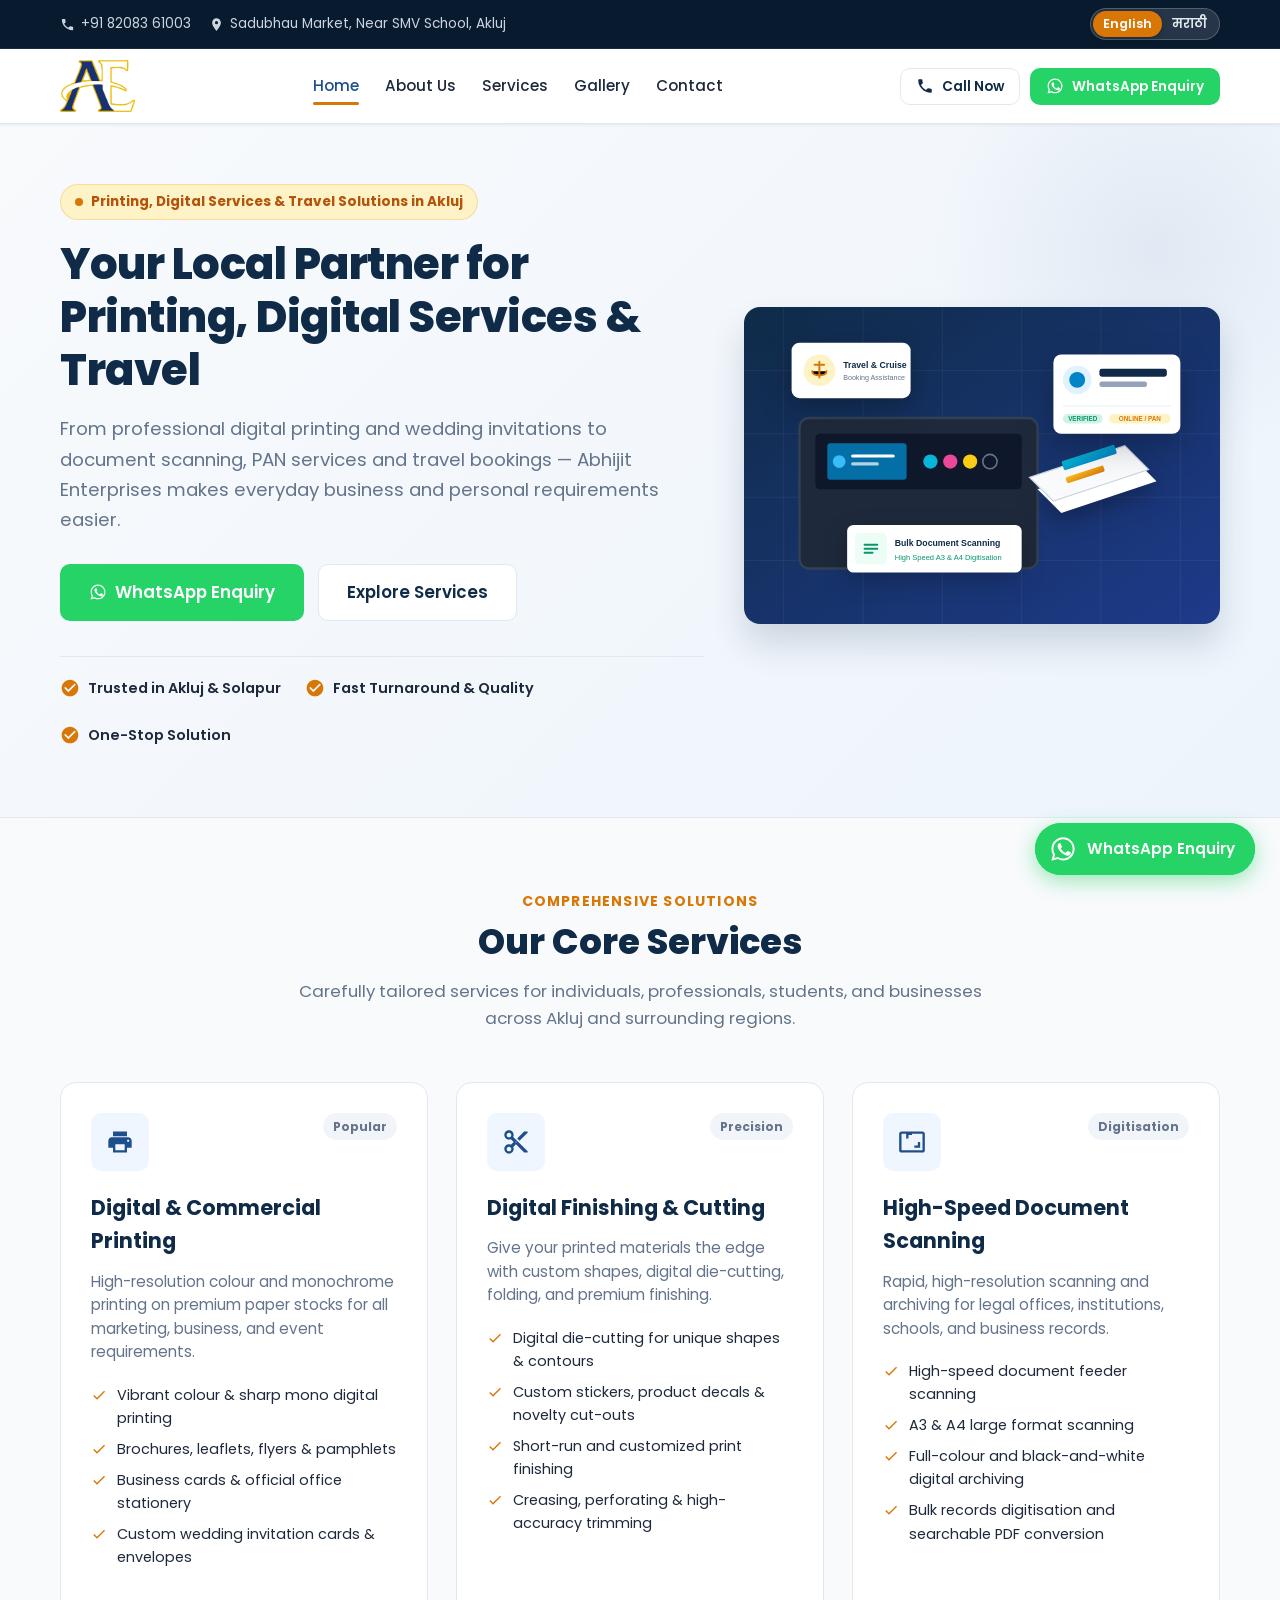
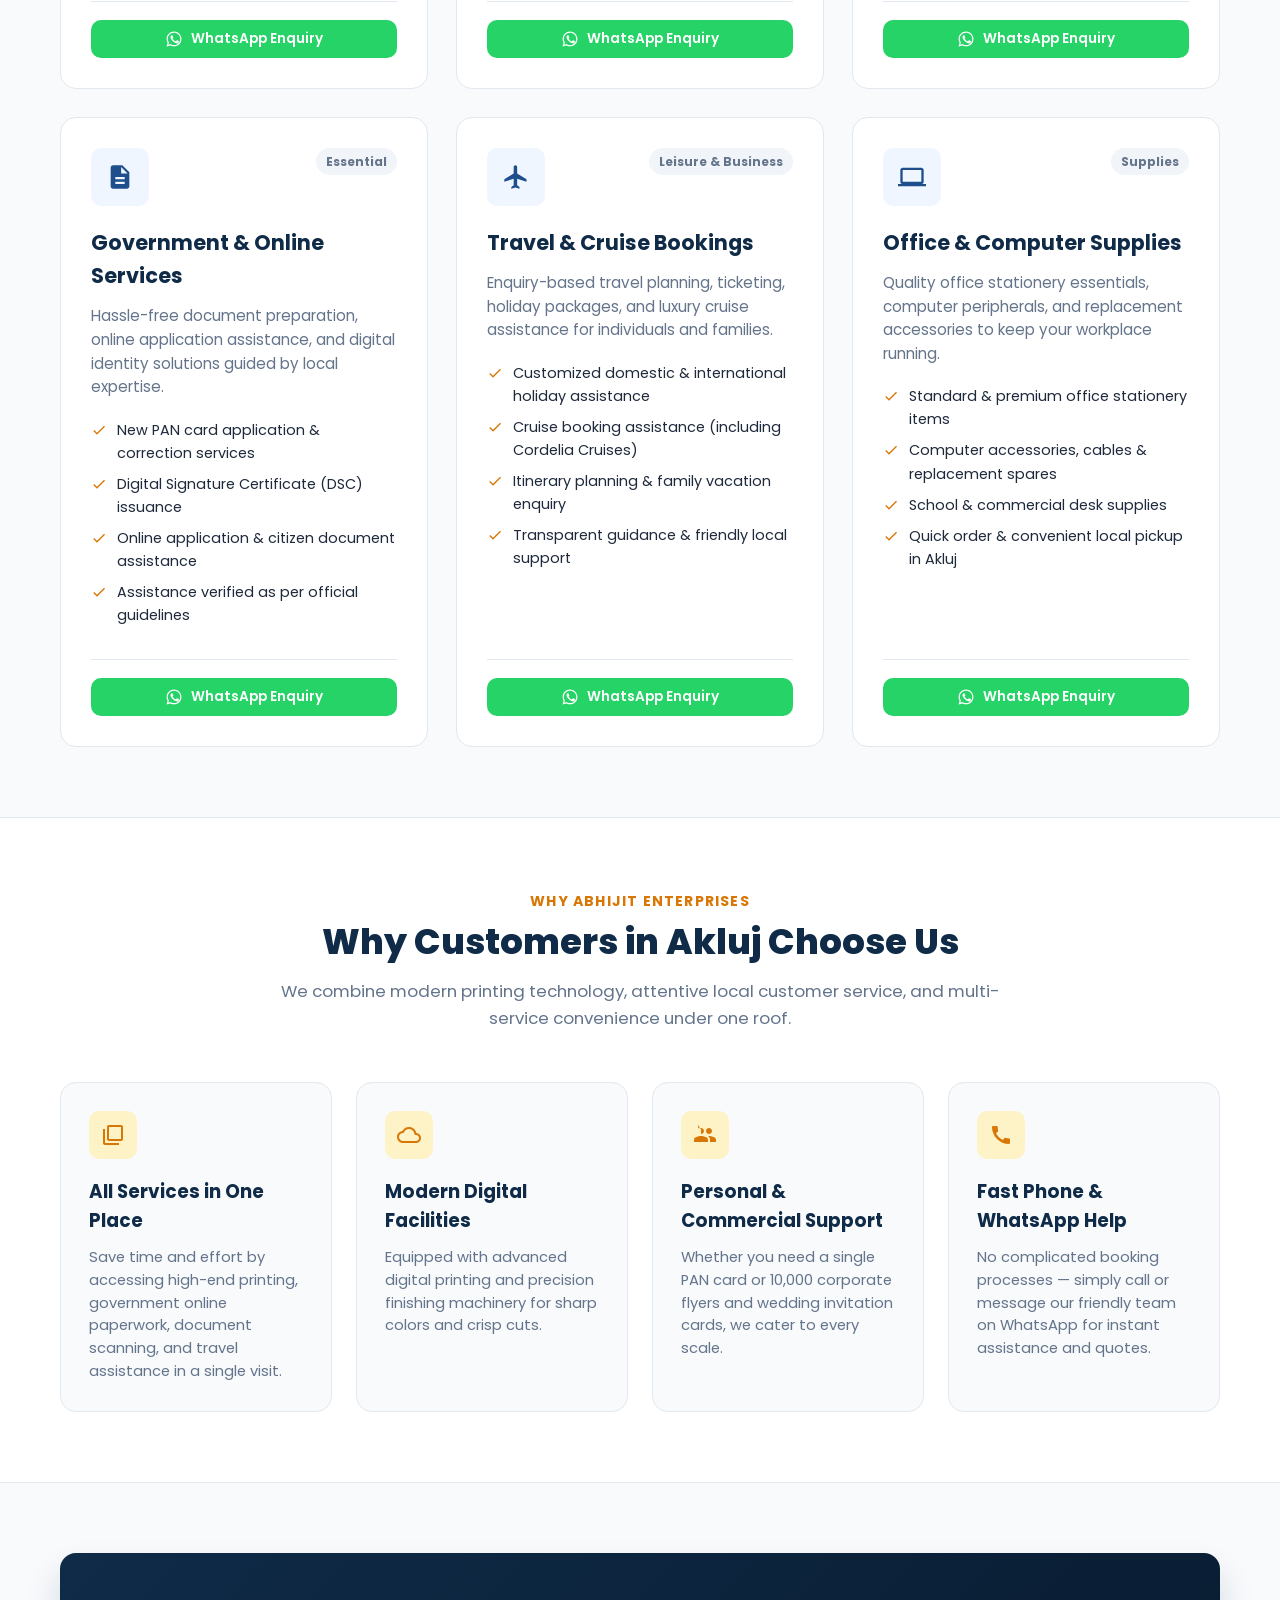
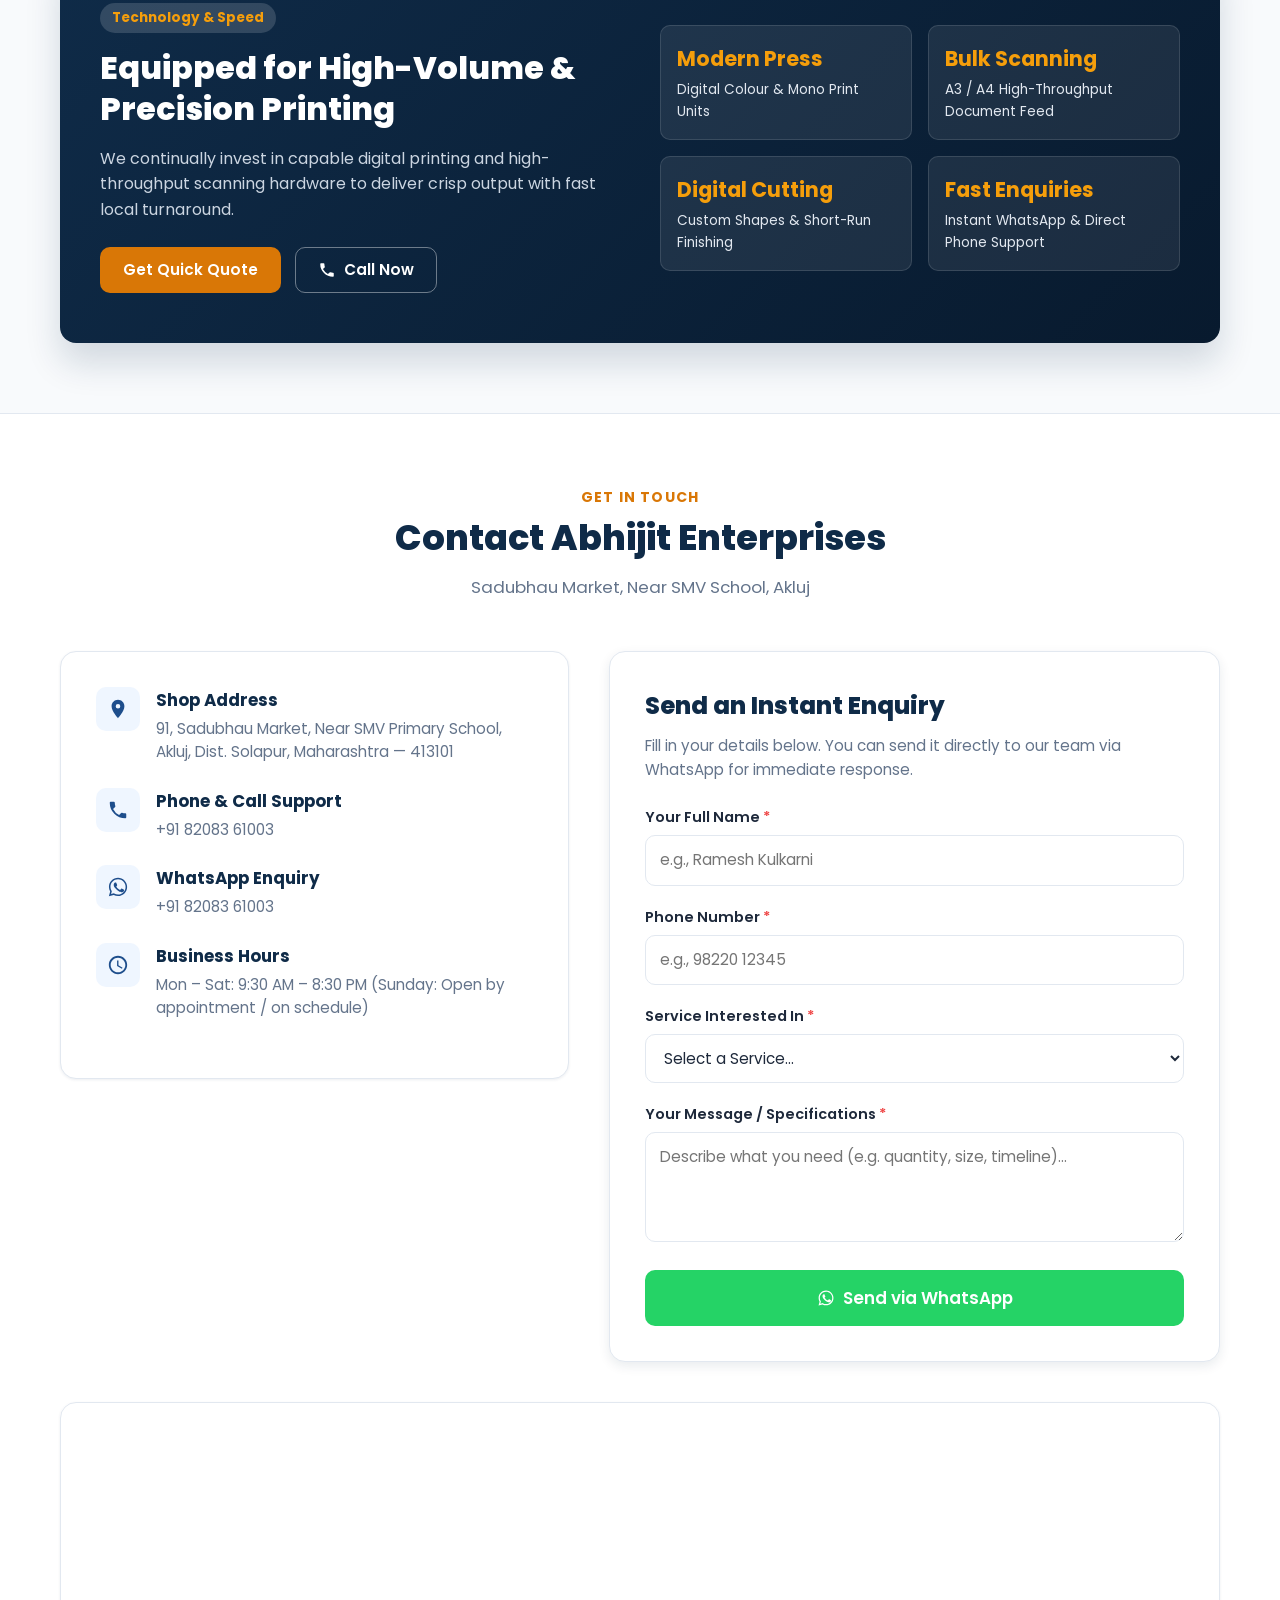
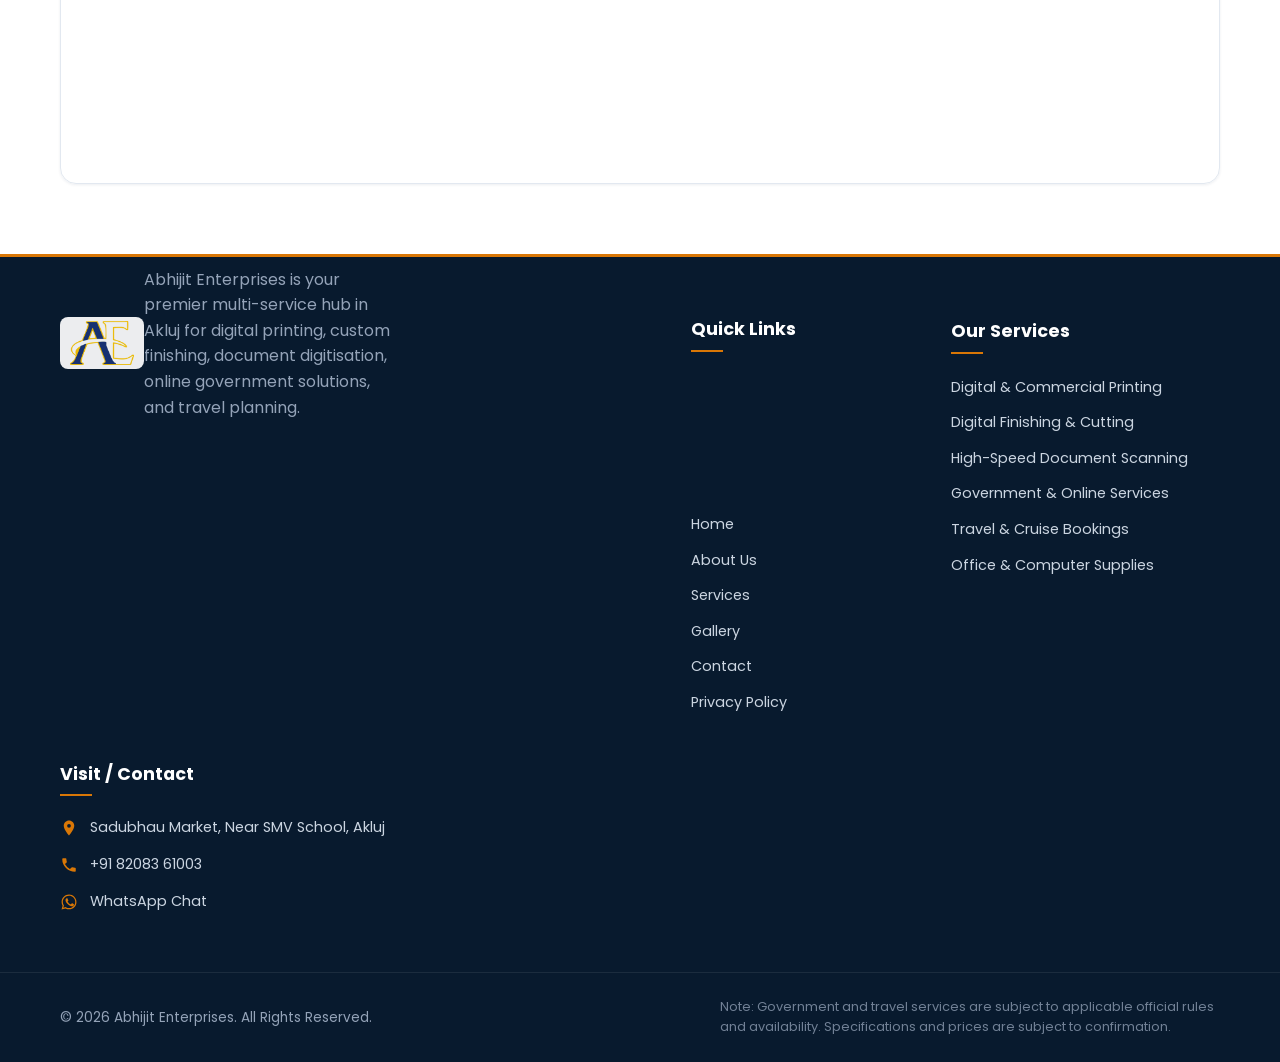
==== commit 3d5e8272: "Integrate official Abhijit Enterprises logo" ====
--- a/index.html
+++ b/index.html
@@ -95,7 +95,7 @@
     <div class="container header-inner">
       <!-- Brand Logo -->
       <a href="index.html" class="brand-logo" aria-label="Abhijit Enterprises Home">
-        <img src="assets/images/logo.svg" alt="Abhijit Enterprises Logo" width="280" height="52">
+        <img src="assets/images/logo.png" alt="Abhijit Enterprises Logo" width="160" height="52">
       </a>
 
       <!-- Navigation Menu -->
@@ -622,7 +622,7 @@
     <div class="container footer-grid">
       <div class="footer-col footer-about">
         <a href="index.html" class="brand-logo" style="margin-bottom: 16px;">
-          <img src="assets/images/logo.svg" alt="Abhijit Enterprises" width="240" height="46" style="filter: brightness(0) invert(1);">
+          <img src="assets/images/logo.png" alt="Abhijit Enterprises" width="150" height="46" style="background: rgba(255,255,255,0.92); padding: 4px 10px; border-radius: 8px;>
         </a>
         <p data-i18n="footer_about_text">
           Abhijit Enterprises is your premier multi-service hub in Akluj for digital printing, custom finishing, document digitisation, online government solutions, and travel planning.
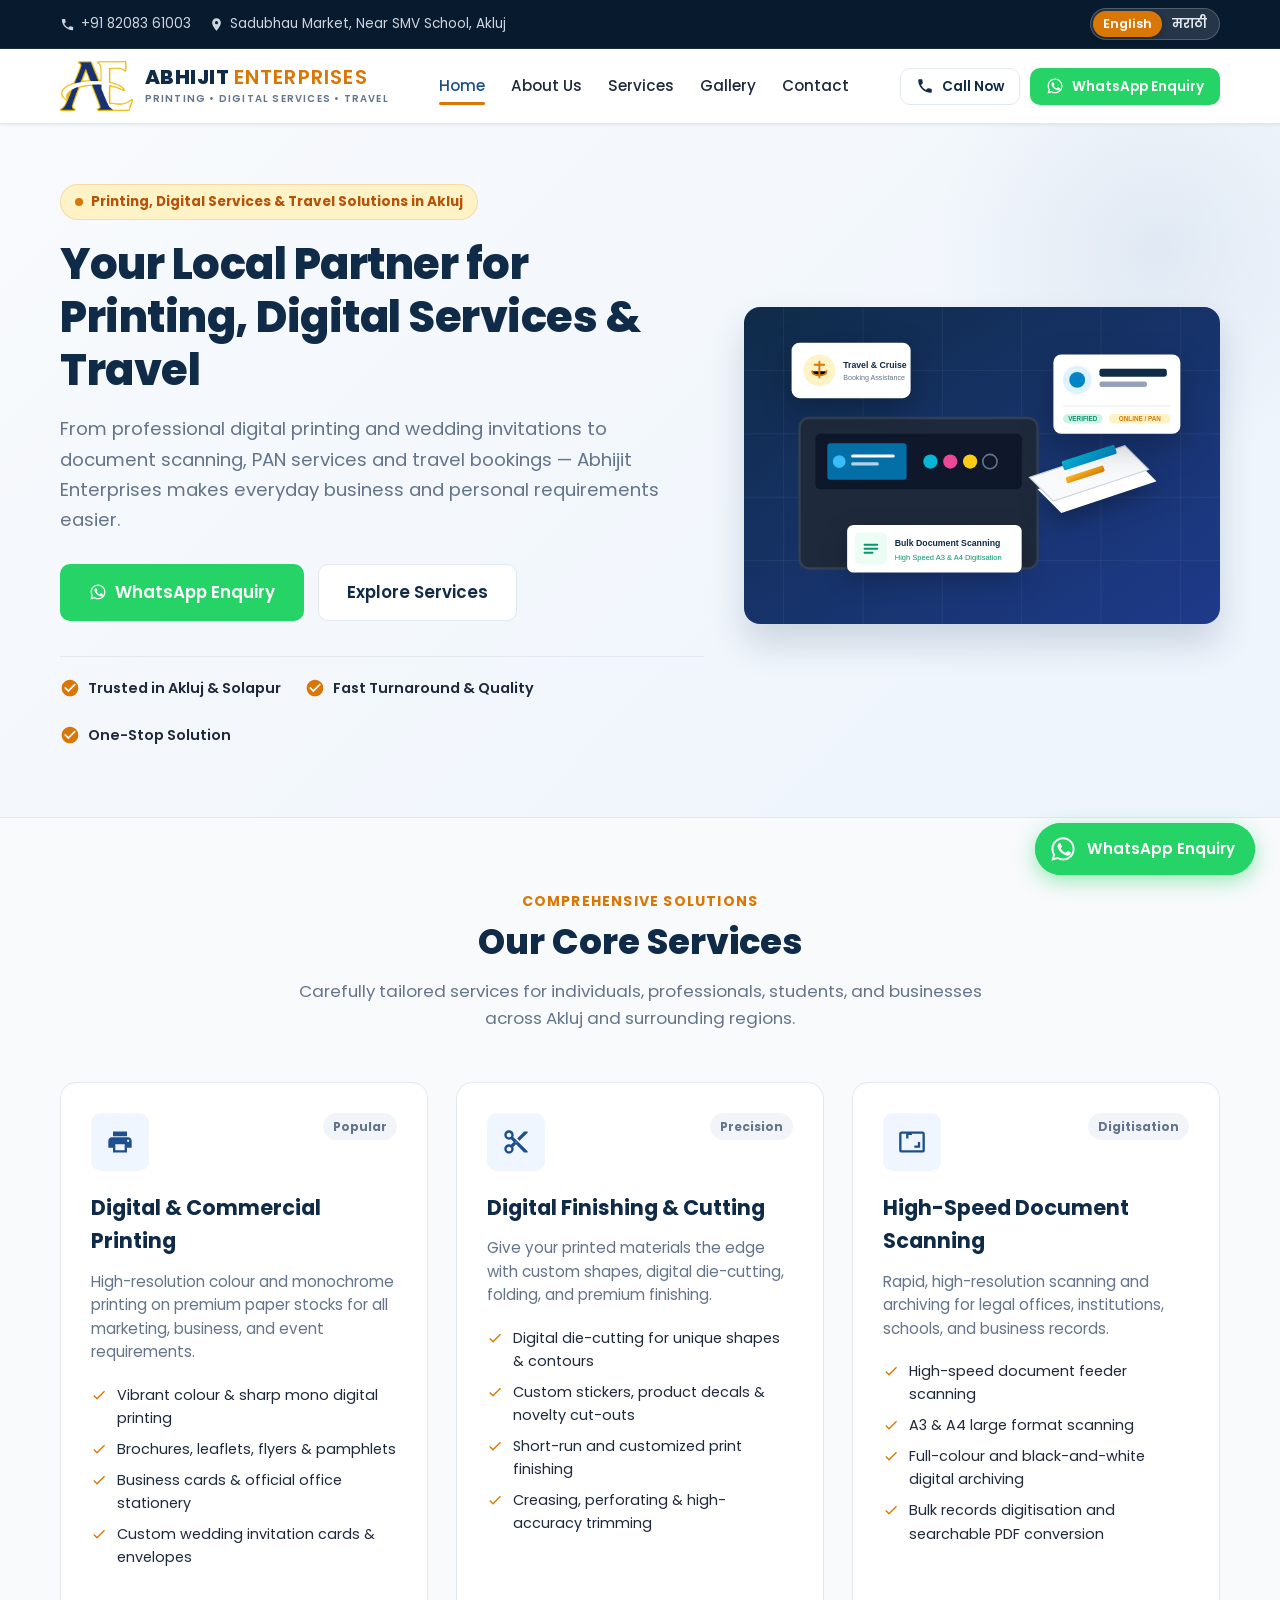
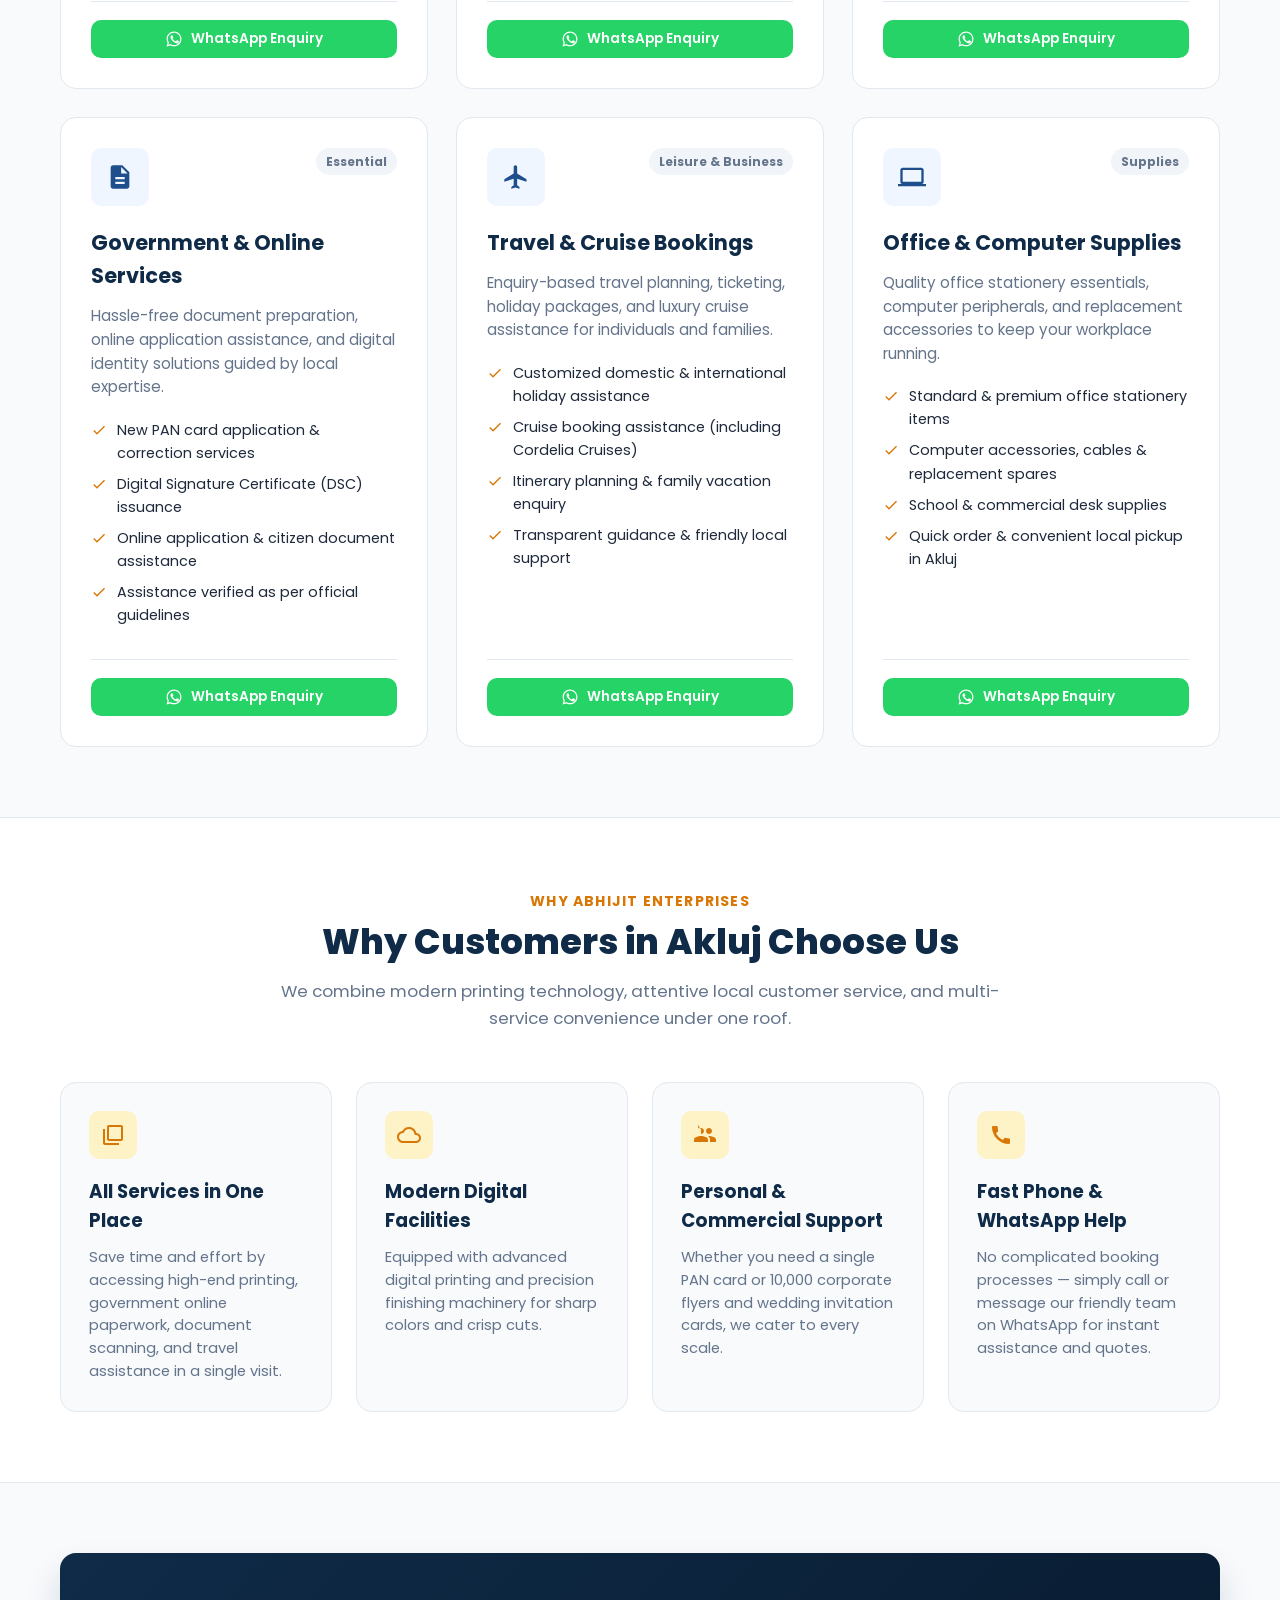
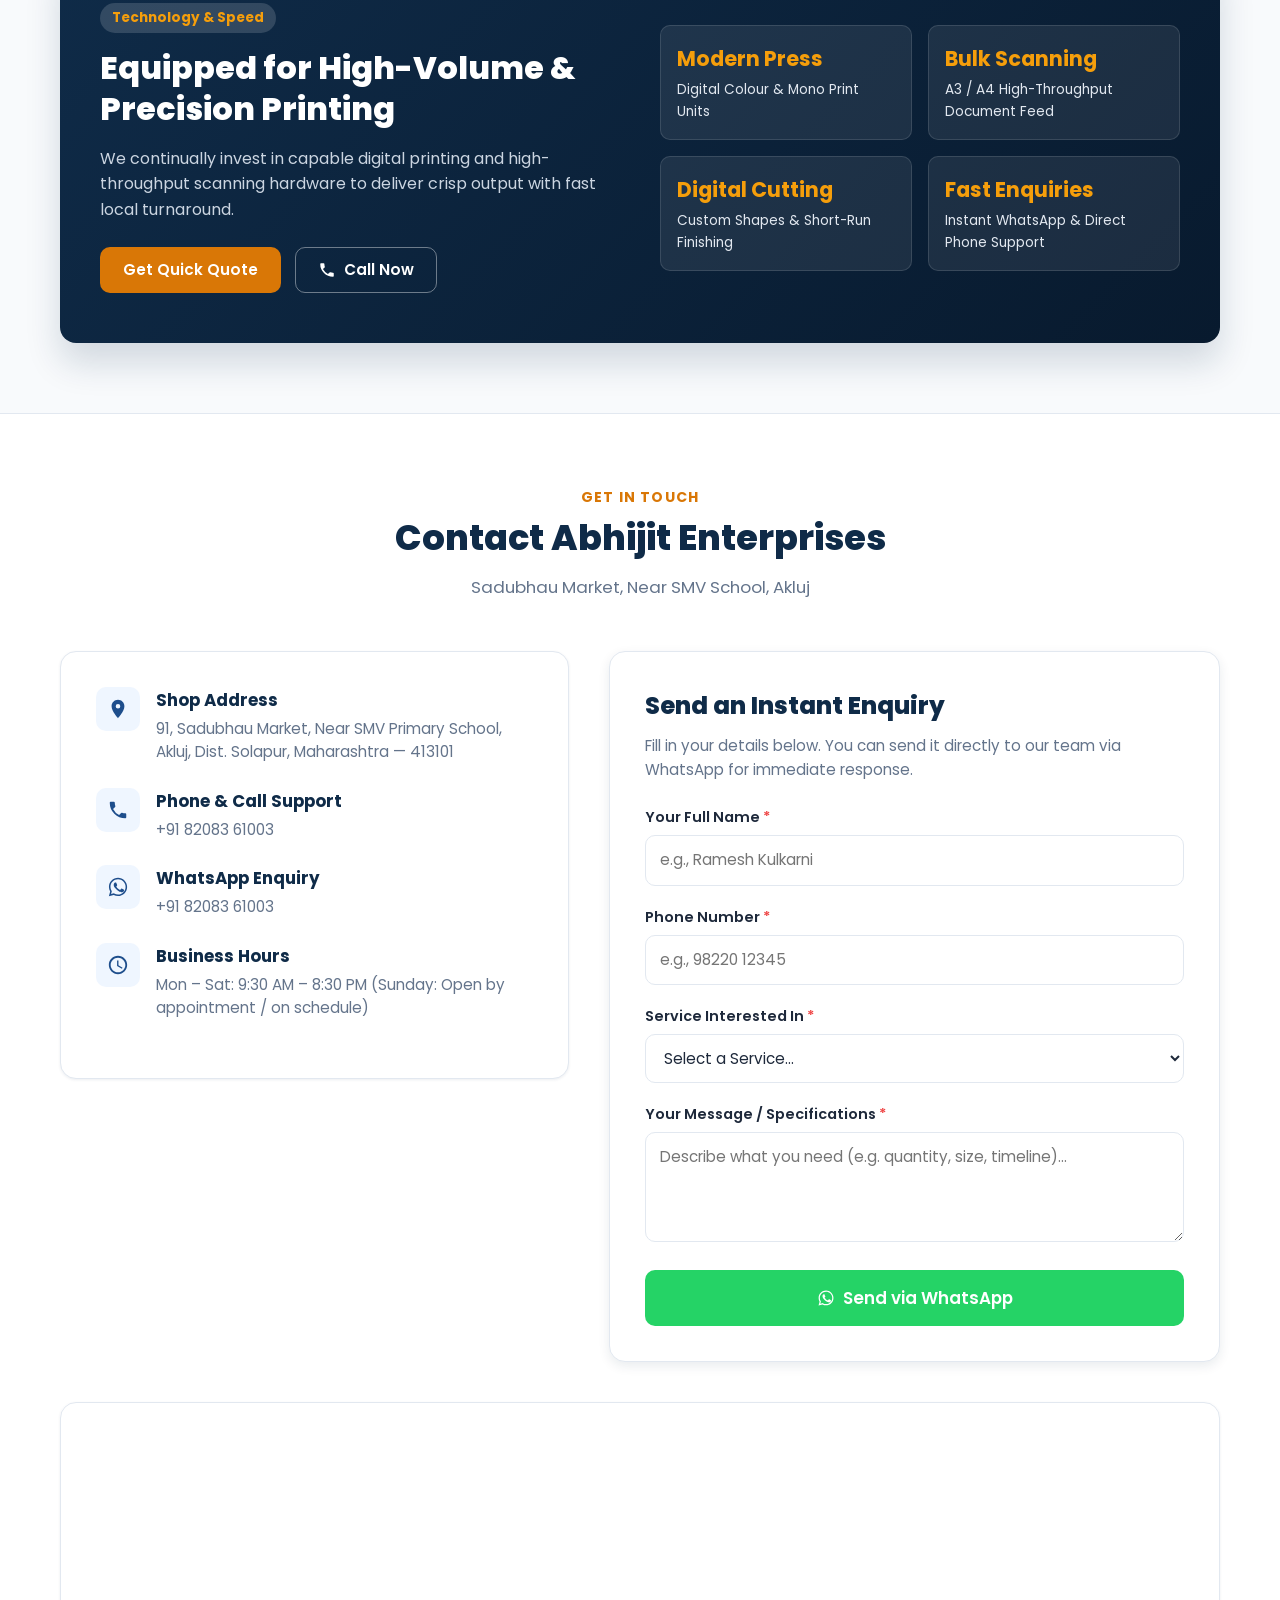
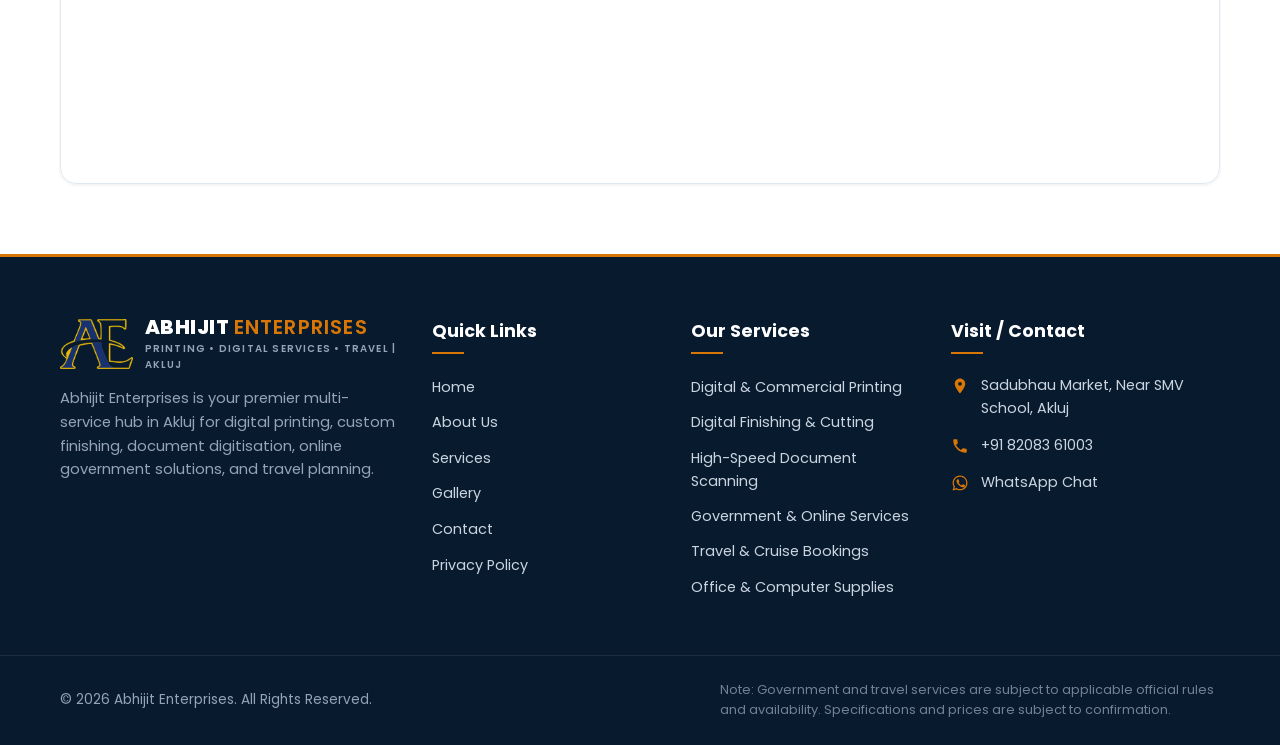
==== commit ba409e1d: "Apply user supplied AE logo mark with responsive wordmark branding" ====
--- a/index.html
+++ b/index.html
@@ -16,7 +16,8 @@
   <meta property="og:image" content="https://www.abhijitenterprises.in/assets/images/hero-illustration.svg">
 
   <!-- Favicon -->
-  <link rel="icon" type="image/svg+xml" href="assets/images/favicon.svg">
+  <link rel="icon" type="image/png" href="assets/images/logo.png">
+  <link rel="apple-touch-icon" href="assets/images/logo.png">
 
   <!-- Stylesheet -->
   <link rel="stylesheet" href="assets/css/style.css">
@@ -95,7 +96,11 @@
     <div class="container header-inner">
       <!-- Brand Logo -->
       <a href="index.html" class="brand-logo" aria-label="Abhijit Enterprises Home">
-        <img src="assets/images/logo.png" alt="Abhijit Enterprises Logo" width="160" height="52">
+        <img src="assets/images/logo.png" alt="Abhijit Enterprises Logo" class="brand-logo-img" width="54" height="50">
+        <div class="brand-text">
+          <span class="brand-name">ABHIJIT <span class="brand-accent">ENTERPRISES</span></span>
+          <span class="brand-tagline">PRINTING • DIGITAL SERVICES • TRAVEL</span>
+        </div>
       </a>
 
       <!-- Navigation Menu -->
@@ -621,8 +626,12 @@
   <footer class="site-footer">
     <div class="container footer-grid">
       <div class="footer-col footer-about">
-        <a href="index.html" class="brand-logo" style="margin-bottom: 16px;">
-          <img src="assets/images/logo.png" alt="Abhijit Enterprises" width="150" height="46" style="background: rgba(255,255,255,0.92); padding: 4px 10px; border-radius: 8px;>
+        <a href="index.html" class="brand-logo brand-logo-footer" style="margin-bottom: 16px;">
+          <img src="assets/images/logo.png" alt="Abhijit Enterprises Logo" class="brand-logo-img" width="48" height="44">
+          <div class="brand-text">
+            <span class="brand-name">ABHIJIT <span class="brand-accent">ENTERPRISES</span></span>
+            <span class="brand-tagline">PRINTING • DIGITAL SERVICES • TRAVEL | AKLUJ</span>
+          </div>
         </a>
         <p data-i18n="footer_about_text">
           Abhijit Enterprises is your premier multi-service hub in Akluj for digital printing, custom finishing, document digitisation, online government solutions, and travel planning.
--- a/assets/css/style.css
+++ b/assets/css/style.css
@@ -212,17 +212,60 @@
 }
 
 .brand-logo {
-  display: flex;
-  align-items: center;
-  height: 52px;
+  display: inline-flex;
+  align-items: center;
+  gap: 12px;
+  height: 54px;
+  text-decoration: none;
+}
+
+.brand-logo-img {
+  height: 50px;
   width: auto;
-}
-
-.brand-logo img {
-  height: 100%;
-  width: auto;
-  max-width: 320px;
   object-fit: contain;
+  flex-shrink: 0;
+  transition: transform 0.25s ease;
+}
+
+.brand-logo:hover .brand-logo-img {
+  transform: scale(1.05);
+}
+
+.brand-text {
+  display: flex;
+  flex-direction: column;
+  justify-content: center;
+}
+
+.brand-name {
+  font-size: 1.25rem;
+  font-weight: 800;
+  color: var(--primary);
+  line-height: 1.15;
+  letter-spacing: 0.5px;
+}
+
+.brand-accent {
+  color: var(--accent);
+  font-weight: 600;
+  letter-spacing: 1.2px;
+}
+
+.brand-tagline {
+  font-size: 0.62rem;
+  font-weight: 600;
+  color: var(--text-muted);
+  letter-spacing: 1.2px;
+  margin-top: 2px;
+  text-transform: uppercase;
+}
+
+.brand-logo-footer .brand-name {
+  color: #ffffff;
+}
+
+.brand-logo-footer .brand-tagline {
+  color: #94a3b8;
 }
 
 .nav-menu {
@@ -1405,8 +1448,15 @@
   .top-bar {
     display: none;
   }
-  .brand-logo img {
-    max-width: 240px;
+  .brand-logo-img {
+    height: 40px;
+  }
+  .brand-name {
+    font-size: 1.05rem;
+  }
+  .brand-tagline {
+    font-size: 0.52rem;
+    letter-spacing: 0.8px;
   }
   .hero-title {
     font-size: 1.8rem;
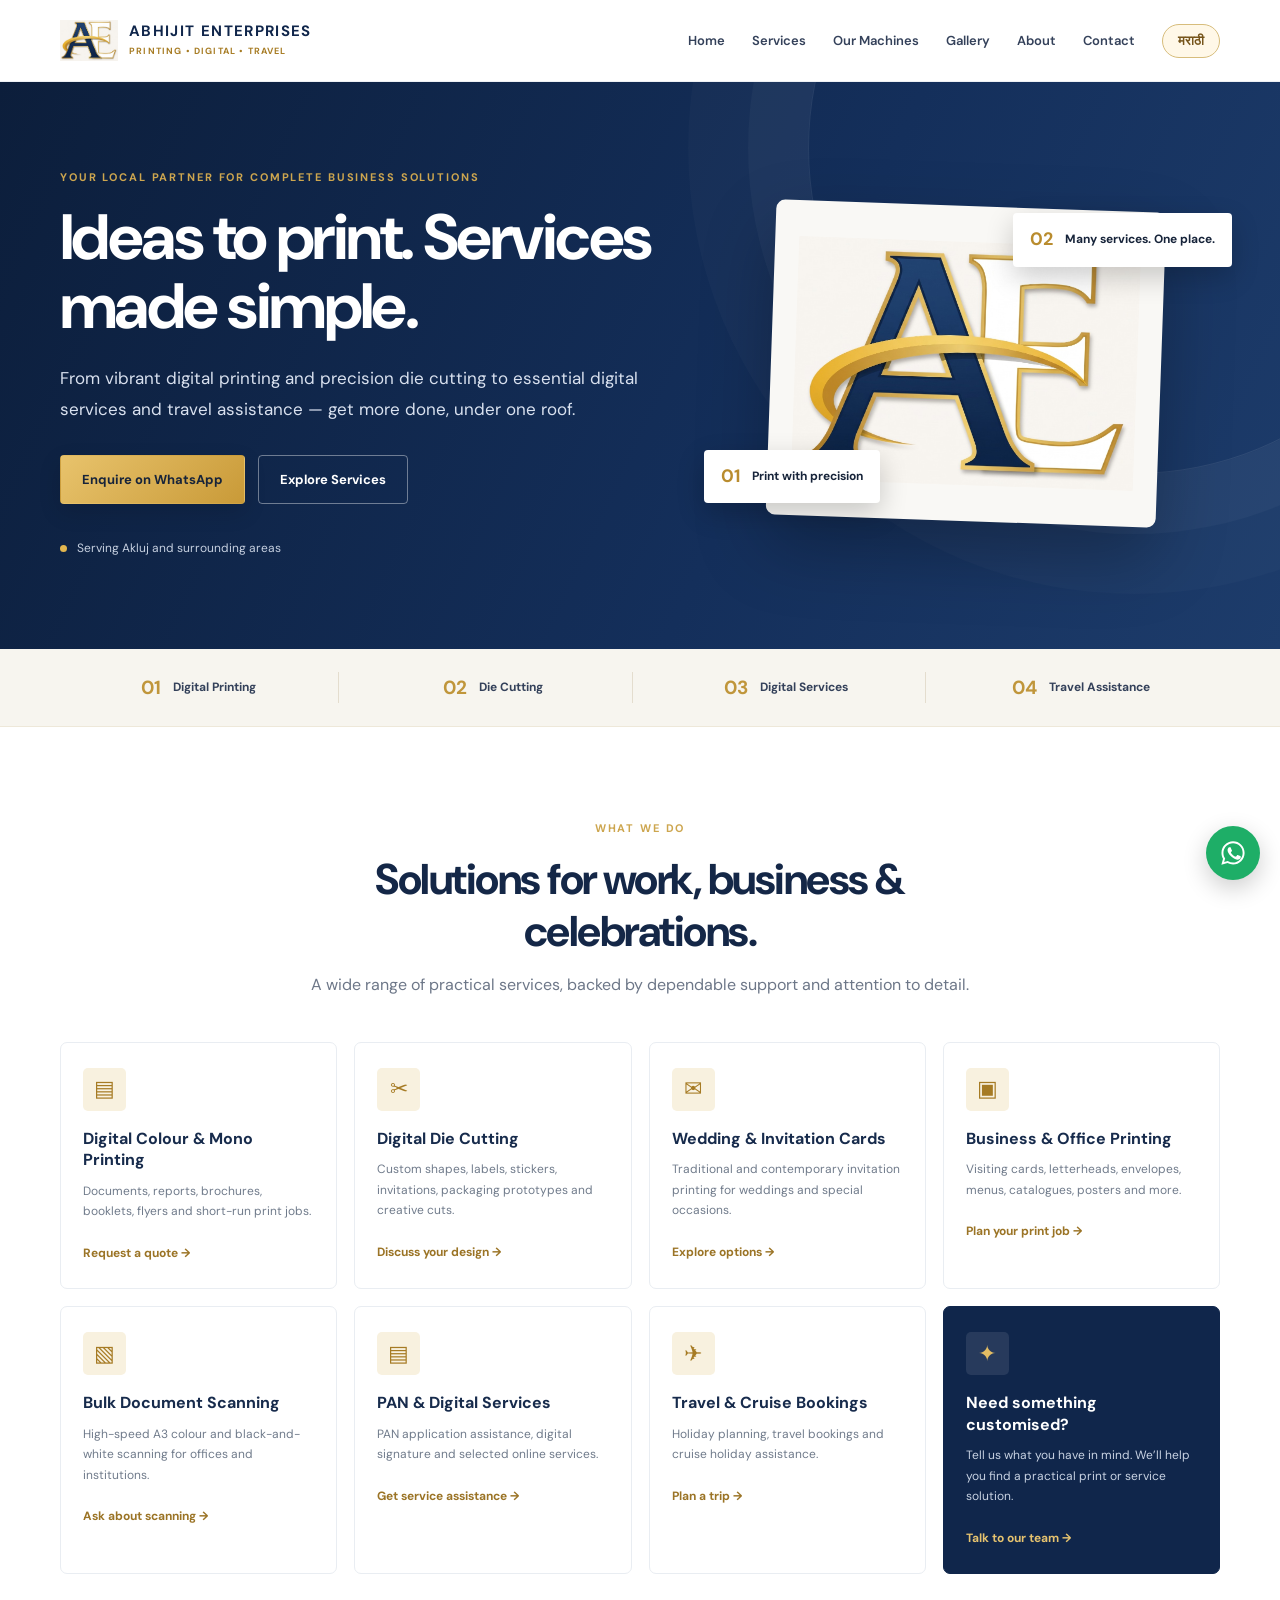
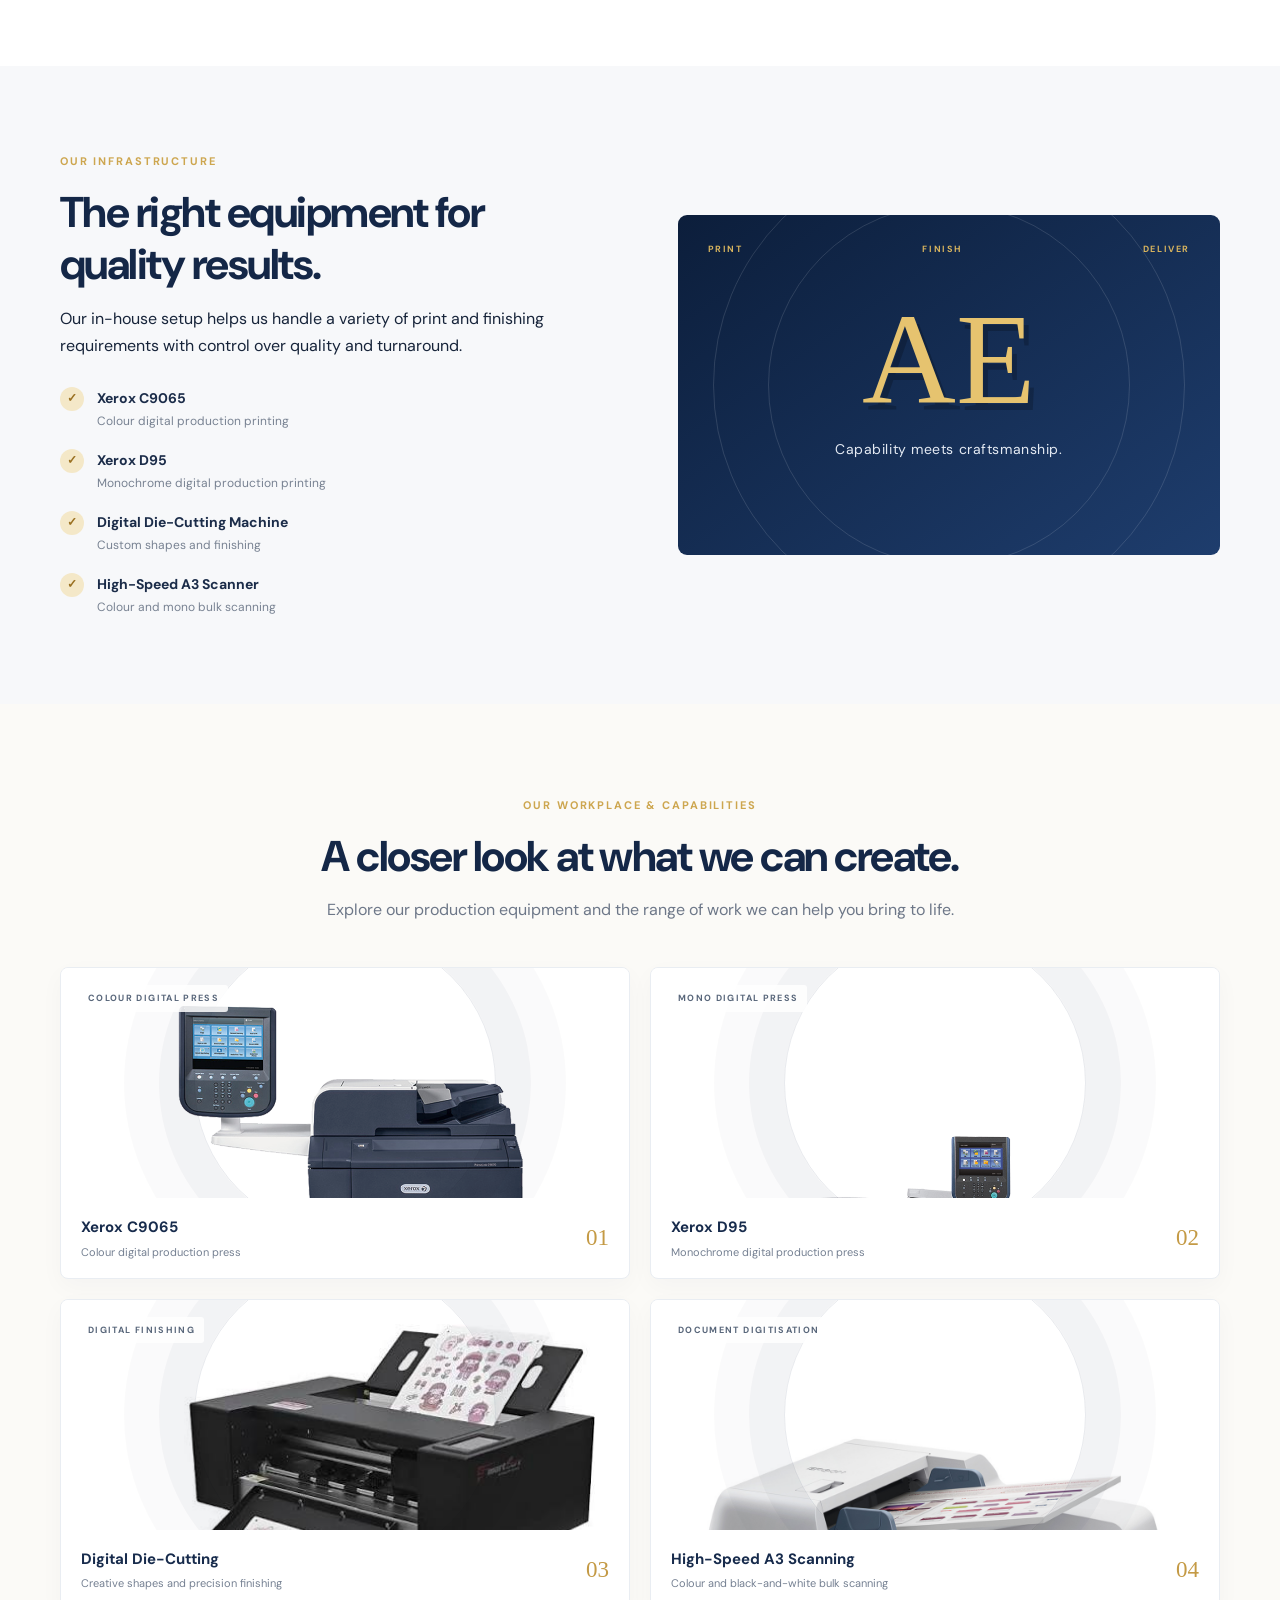
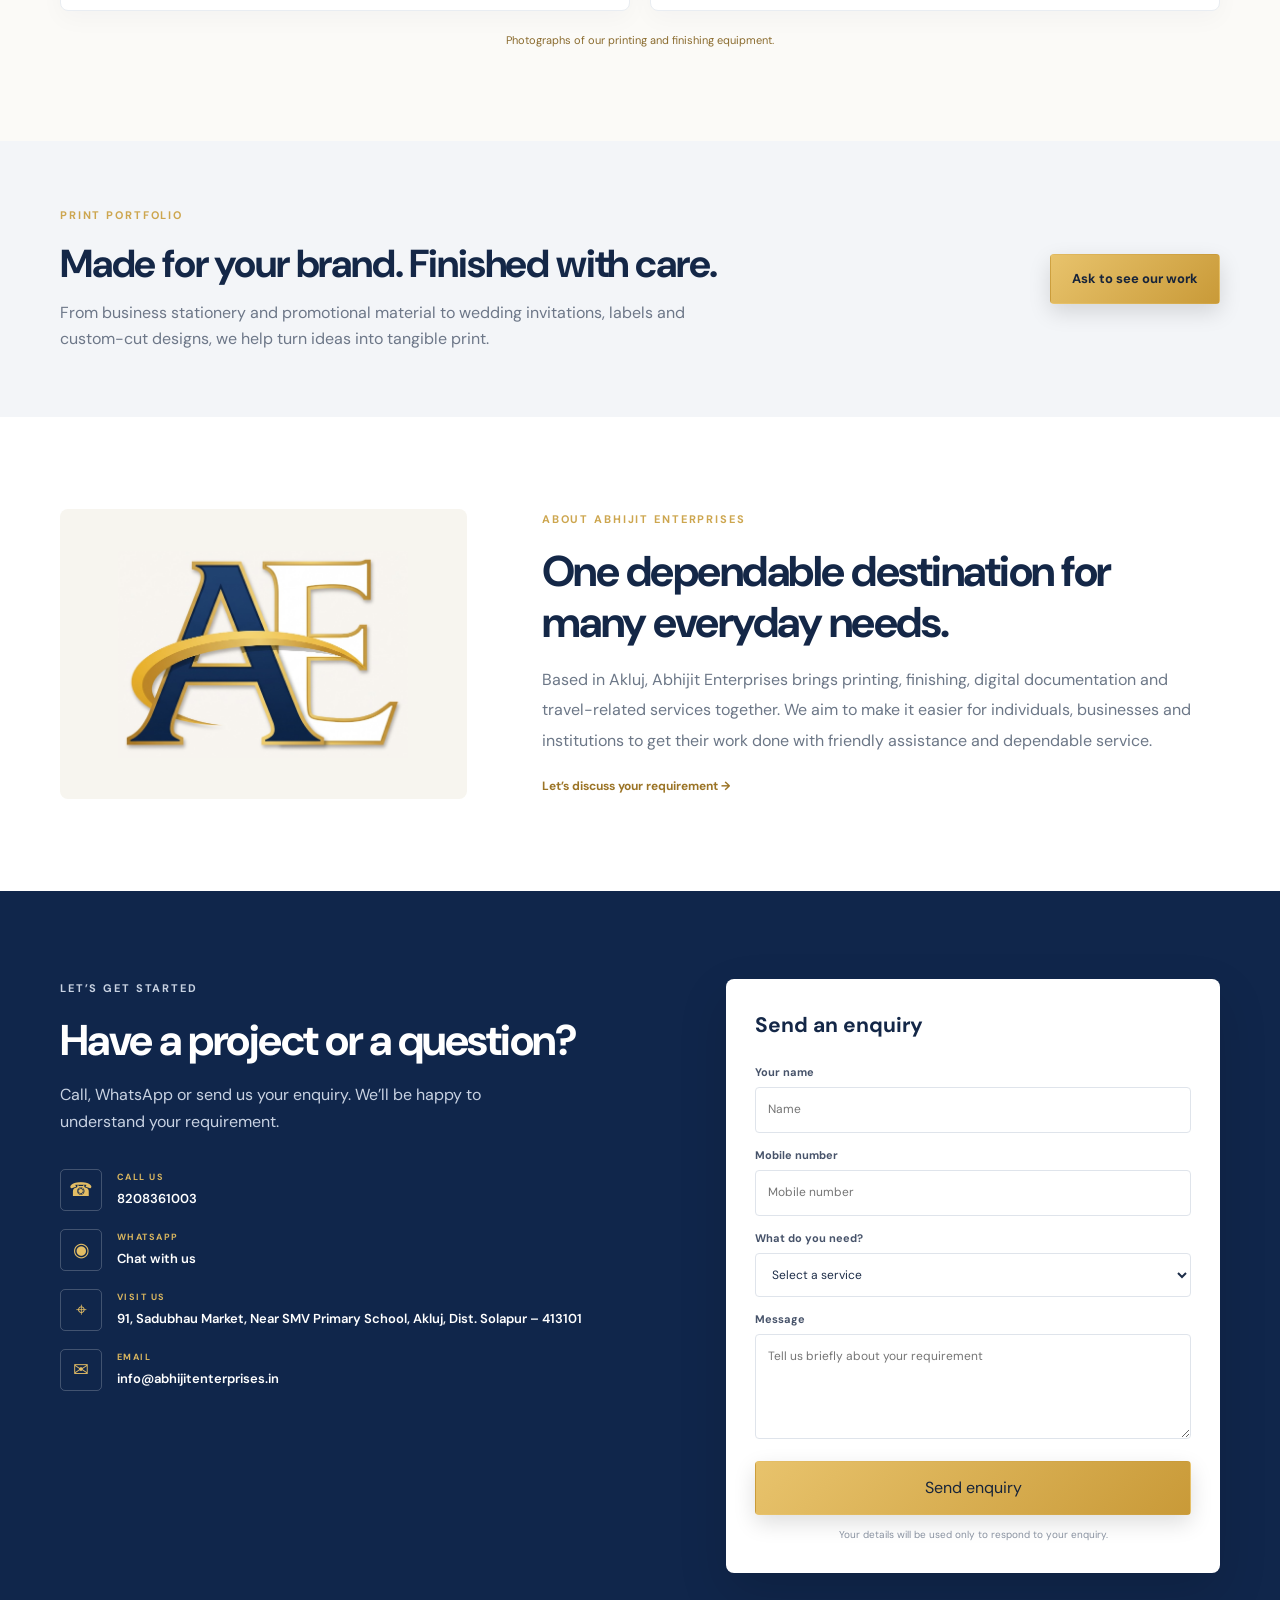
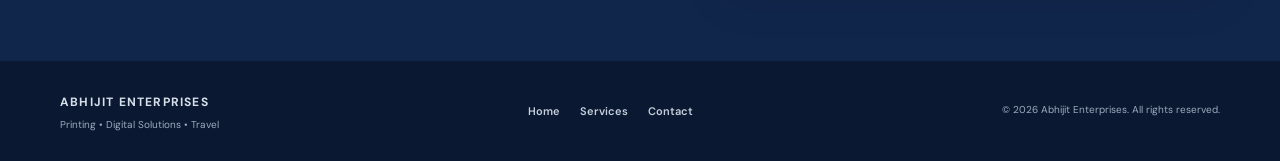
==== commit 24f3282d: "Deploy updated Abhijit Enterprises website with real equipment showcase and cPanel mailer" ====
--- a/index.html
+++ b/index.html
@@ -1,37 +1,31 @@
-<!DOCTYPE html>
+<!doctype html>
 <html lang="en">
 <head>
-  <meta charset="UTF-8">
-  <meta name="viewport" content="width=device-width, initial-scale=1.0">
-  <title>Abhijit Enterprises | Digital Printing, Document Services & Travel in Akluj</title>
-  <meta name="description" content="Abhijit Enterprises in Akluj, Maharashtra offers professional colour digital printing, wedding cards, precision die-cutting, bulk document scanning, PAN card services, and travel & Cordelia cruise bookings.">
-  <meta name="keywords" content="Digital Printing in Akluj, Wedding Card Printing Akluj, Document Scanning Akluj, PAN Card Akluj, Travel Booking Akluj, Abhijit Enterprises">
+  <meta charset="utf-8">
+  <meta name="viewport" content="width=device-width, initial-scale=1">
+  <meta name="description" content="Abhijit Enterprises, Akluj — digital printing, die cutting, wedding cards, business printing, scanning, PAN and digital services, and travel assistance.">
+  <meta name="theme-color" content="#10264b">
+  <title>Abhijit Enterprises | Printing & Digital Business Solutions, Akluj</title>
   <link rel="canonical" href="https://www.abhijitenterprises.in/">
-
-  <!-- Open Graph / Social Media -->
+  <link rel="icon" type="image/png" href="assets/ae-logo.png">
+  <link rel="apple-touch-icon" href="assets/ae-logo.png">
+
+  <!-- Open Graph -->
   <meta property="og:type" content="website">
   <meta property="og:url" content="https://www.abhijitenterprises.in/">
-  <meta property="og:title" content="Abhijit Enterprises | Printing, Digital Services & Travel in Akluj">
-  <meta property="og:description" content="Your trusted local partner in Akluj for digital printing, invitations, document scanning, government online paperwork, and travel bookings.">
-  <meta property="og:image" content="https://www.abhijitenterprises.in/assets/images/hero-illustration.svg">
-
-  <!-- Favicon -->
-  <link rel="icon" type="image/png" href="assets/images/logo.png">
-  <link rel="apple-touch-icon" href="assets/images/logo.png">
-
-  <!-- Stylesheet -->
-  <link rel="stylesheet" href="assets/css/style.css">
-
-  <!-- Structured Data: LocalBusiness Schema -->
+  <meta property="og:title" content="Abhijit Enterprises | Printing & Digital Business Solutions, Akluj">
+  <meta property="og:description" content="Digital colour printing, Xerox production presses, die cutting, wedding cards, bulk A3 scanning, PAN cards, and travel bookings in Akluj.">
+  <meta property="og:image" content="https://www.abhijitenterprises.in/assets/ae-logo.png">
+
+  <!-- Schema.org JSON-LD -->
   <script type="application/ld+json">
   {
     "@context": "https://schema.org",
     "@type": "LocalBusiness",
     "name": "Abhijit Enterprises",
-    "image": "https://www.abhijitenterprises.in/assets/images/hero-illustration.svg",
+    "image": "https://www.abhijitenterprises.in/assets/ae-logo.png",
     "url": "https://www.abhijitenterprises.in/",
     "telephone": "+918208361003",
-    "priceRange": "$$",
     "address": {
       "@type": "PostalAddress",
       "streetAddress": "91, Sadubhau Market, Near SMV Primary School",
@@ -45,676 +39,183 @@
       "latitude": 17.8894,
       "longitude": 75.0232
     },
-    "openingHoursSpecification": [
-      {
-        "@type": "OpeningHoursSpecification",
-        "dayOfWeek": [
-          "Monday",
-          "Tuesday",
-          "Wednesday",
-          "Thursday",
-          "Friday",
-          "Saturday"
-        ],
-        "opens": "09:30",
-        "closes": "20:30"
-      }
-    ],
-    "sameAs": [
-      "https://wa.me/918208361003"
-    ]
+    "openingHours": "Mo-Sa 09:30-20:30"
   }
   </script>
+
+  <link rel="preconnect" href="https://fonts.googleapis.com">
+  <link rel="preconnect" href="https://fonts.gstatic.com" crossorigin>
+  <link href="https://fonts.googleapis.com/css2?family=DM+Sans:wght@400;500;600;700&family=Noto+Sans+Devanagari:wght@400;500;600;700&display=swap" rel="stylesheet">
+  <link rel="stylesheet" href="style.css">
 </head>
 <body>
-
-  <!-- Top Utility Bar -->
-  <div class="top-bar">
-    <div class="container top-bar-inner">
-      <div class="top-contacts">
-        <a href="tel:+918208361003" class="top-item" title="Call Abhijit Enterprises">
-          <svg viewBox="0 0 24 24"><path d="M6.62 10.79a15.053 15.053 0 006.59 6.59l2.2-2.2a1 1 0 011.02-.24 11.4 11.4 0 003.58.57 1 1 0 011 1V20a1 1 0 01-1 1A17 17 0 013 4a1 1 0 011-1h3.5a1 1 0 011 1 11.4 11.4 0 00.57 3.58 1 1 0 01-.24 1.02l-2.21 2.19z"/></svg>
-          <span>+91 82083 61003</span>
-        </a>
-        <span class="top-item">
-          <svg viewBox="0 0 24 24"><path d="M12 2C8.13 2 5 5.13 5 9c0 5.25 7 13 7 13s7-7.75 7-13c0-3.87-3.13-7-7-7zm0 9.5a2.5 2.5 0 010-5 2.5 2.5 0 010 5z"/></svg>
-          <span data-i18n="top_address">Sadubhau Market, Near SMV School, Akluj</span>
-        </span>
+<header class="site-header">
+  <div class="container nav-wrap">
+    <a class="brand" href="#home" aria-label="Abhijit Enterprises home">
+      <img src="assets/ae-logo.png" alt="AE Abhijit Enterprises logo">
+      <span><strong>ABHIJIT ENTERPRISES</strong><small data-en="PRINTING • DIGITAL • TRAVEL" data-mr="प्रिंटिंग • डिजिटल • प्रवास">PRINTING • DIGITAL • TRAVEL</small></span>
+    </a>
+    <button class="menu-toggle" id="menuToggle" aria-label="Open navigation">☰</button>
+    <nav id="mainNav">
+      <a href="#home" data-en="Home" data-mr="मुख्यपृष्ठ">Home</a>
+      <a href="#services" data-en="Services" data-mr="सेवा">Services</a>
+      <a href="#machines" data-en="Our Machines" data-mr="आमची यंत्रसामग्री">Our Machines</a>
+      <a href="#gallery" data-en="Gallery" data-mr="गॅलरी">Gallery</a>
+      <a href="#about" data-en="About" data-mr="आमच्याविषयी">About</a>
+      <a href="#contact" data-en="Contact" data-mr="संपर्क">Contact</a>
+      <button class="lang-btn" id="langToggle" type="button">मराठी</button>
+    </nav>
+  </div>
+</header>
+
+<main>
+<section class="hero" id="home">
+  <div class="hero-glow"></div>
+  <div class="container hero-grid">
+    <div class="hero-copy">
+      <p class="eyebrow" data-en="YOUR LOCAL PARTNER FOR COMPLETE BUSINESS SOLUTIONS" data-mr="सर्व व्यावसायिक गरजांसाठी आपला विश्वासू सहकारी">YOUR LOCAL PARTNER FOR COMPLETE BUSINESS SOLUTIONS</p>
+      <h1 data-en="Ideas to print. Services made simple." data-mr="कल्पनेपासून प्रिंटपर्यंत. सेवा आता अधिक सोप्या.">Ideas to print. Services made simple.</h1>
+      <p class="hero-lead" data-en="From vibrant digital printing and precision die cutting to essential digital services and travel assistance — get more done, under one roof." data-mr="उत्तम दर्जाची डिजिटल प्रिंटिंग, अचूक डाय कटिंग, डिजिटल सेवा आणि प्रवास नियोजन — सर्व सुविधा एकाच छताखाली.">From vibrant digital printing and precision die cutting to essential digital services and travel assistance — get more done, under one roof.</p>
+      <div class="hero-actions">
+        <a class="btn btn-gold" href="https://wa.me/918208361003?text=Hello%20Abhijit%20Enterprises%2C%20I%20would%20like%20to%20enquire%20about%20your%20services." target="_blank" rel="noopener" data-en="Enquire on WhatsApp" data-mr="व्हॉट्सॲपवर चौकशी करा">Enquire on WhatsApp</a>
+        <a class="btn btn-outline" href="#services" data-en="Explore Services" data-mr="सेवा पाहा">Explore Services</a>
       </div>
-      <div class="top-actions">
-        <!-- Language Switcher -->
-        <div class="lang-switcher" aria-label="Language selector">
-          <button type="button" class="lang-btn active" data-lang="en">English</button>
-          <button type="button" class="lang-btn" data-lang="mr">मराठी</button>
-        </div>
+      <div class="hero-note"><span class="gold-dot"></span><span data-en="Serving Akluj and surrounding areas" data-mr="अकलूज आणि परिसरातील ग्राहकांच्या सेवेत">Serving Akluj and surrounding areas</span></div>
+    </div>
+    <div class="hero-art">
+      <div class="logo-panel"><img src="assets/ae-logo.png" alt="Abhijit Enterprises AE logo"></div>
+      <div class="floating-tag tag-one"><b>01</b><span data-en="Print with precision" data-mr="अचूक आणि दर्जेदार प्रिंटिंग">Print with precision</span></div>
+      <div class="floating-tag tag-two"><b>02</b><span data-en="Many services. One place." data-mr="अनेक सेवा. एकच ठिकाण.">Many services. One place.</span></div>
+    </div>
+  </div>
+</section>
+
+<section class="trust-strip">
+  <div class="container trust-items">
+    <div><strong>01</strong><span data-en="Digital Printing" data-mr="डिजिटल प्रिंटिंग">Digital Printing</span></div>
+    <div><strong>02</strong><span data-en="Die Cutting" data-mr="डाय कटिंग">Die Cutting</span></div>
+    <div><strong>03</strong><span data-en="Digital Services" data-mr="डिजिटल सेवा">Digital Services</span></div>
+    <div><strong>04</strong><span data-en="Travel Assistance" data-mr="प्रवास सेवा">Travel Assistance</span></div>
+  </div>
+</section>
+
+<section class="section" id="services">
+  <div class="container">
+    <div class="section-heading">
+      <p class="eyebrow" data-en="WHAT WE DO" data-mr="आमच्या सेवा">WHAT WE DO</p>
+      <h2 data-en="Solutions for work, business & celebrations." data-mr="व्यवसाय, कामकाज आणि आनंदाच्या क्षणांसाठी सेवा.">Solutions for work, business & celebrations.</h2>
+      <p data-en="A wide range of practical services, backed by dependable support and attention to detail." data-mr="विश्वासार्ह सेवा, योग्य मार्गदर्शन आणि प्रत्येक कामात बारकाईने लक्ष.">A wide range of practical services, backed by dependable support and attention to detail.</p>
+    </div>
+    <div class="service-grid">
+      <article class="service-card"><div class="service-icon">▤</div><h3 data-en="Digital Colour & Mono Printing" data-mr="कलर व मोनो डिजिटल प्रिंटिंग">Digital Colour & Mono Printing</h3><p data-en="Documents, reports, brochures, booklets, flyers and short-run print jobs." data-mr="कागदपत्रे, रिपोर्ट्स, ब्रोशर्स, पुस्तिका, फ्लायर्स आणि कमी संख्येतील प्रिंटिंग.">Documents, reports, brochures, booklets, flyers and short-run print jobs.</p><a href="#contact" data-en="Request a quote →" data-mr="दरपत्रक मागवा →">Request a quote →</a></article>
+      <article class="service-card"><div class="service-icon">✂</div><h3 data-en="Digital Die Cutting" data-mr="डिजिटल डाय कटिंग">Digital Die Cutting</h3><p data-en="Custom shapes, labels, stickers, invitations, packaging prototypes and creative cuts." data-mr="कस्टम आकार, लेबल्स, स्टिकर्स, निमंत्रणपत्रिका, पॅकेजिंग आणि आकर्षक कटिंग.">Custom shapes, labels, stickers, invitations, packaging prototypes and creative cuts.</p><a href="#contact" data-en="Discuss your design →" data-mr="डिझाइनबद्दल बोला →">Discuss your design →</a></article>
+      <article class="service-card"><div class="service-icon">✉</div><h3 data-en="Wedding & Invitation Cards" data-mr="लग्नपत्रिका व निमंत्रणपत्रिका">Wedding & Invitation Cards</h3><p data-en="Traditional and contemporary invitation printing for weddings and special occasions." data-mr="लग्नसमारंभ आणि खास प्रसंगांसाठी पारंपरिक व आधुनिक निमंत्रणपत्रिका.">Traditional and contemporary invitation printing for weddings and special occasions.</p><a href="#contact" data-en="Explore options →" data-mr="पर्याय जाणून घ्या →">Explore options →</a></article>
+      <article class="service-card"><div class="service-icon">▣</div><h3 data-en="Business & Office Printing" data-mr="व्यावसायिक व ऑफिस प्रिंटिंग">Business & Office Printing</h3><p data-en="Visiting cards, letterheads, envelopes, menus, catalogues, posters and more." data-mr="व्हिजिटिंग कार्ड, लेटरहेड, लिफाफे, मेन्यू, कॅटलॉग, पोस्टर्स आणि इतर साहित्य.">Visiting cards, letterheads, envelopes, menus, catalogues, posters and more.</p><a href="#contact" data-en="Plan your print job →" data-mr="प्रिंटिंगसाठी संपर्क करा →">Plan your print job →</a></article>
+      <article class="service-card"><div class="service-icon">▧</div><h3 data-en="Bulk Document Scanning" data-mr="मोठ्या प्रमाणात डॉक्युमेंट स्कॅनिंग">Bulk Document Scanning</h3><p data-en="High-speed A3 colour and black-and-white scanning for offices and institutions." data-mr="ऑफिसेस व संस्थांसाठी हाय-स्पीड A3 कलर आणि ब्लॅक-अँड-व्हाइट स्कॅनिंग.">High-speed A3 colour and black-and-white scanning for offices and institutions.</p><a href="#contact" data-en="Ask about scanning →" data-mr="स्कॅनिंगसाठी चौकशी करा →">Ask about scanning →</a></article>
+      <article class="service-card"><div class="service-icon">▤</div><h3 data-en="PAN & Digital Services" data-mr="पॅन व डिजिटल सेवा">PAN & Digital Services</h3><p data-en="PAN application assistance, digital signature and selected online services." data-mr="पॅन अर्जासाठी मदत, डिजिटल स्वाक्षरी आणि निवडक ऑनलाइन सेवा.">PAN application assistance, digital signature and selected online services.</p><a href="#contact" data-en="Get service assistance →" data-mr="सेवेसाठी संपर्क करा →">Get service assistance →</a></article>
+      <article class="service-card"><div class="service-icon">✈</div><h3 data-en="Travel & Cruise Bookings" data-mr="प्रवास व क्रूझ बुकिंग">Travel & Cruise Bookings</h3><p data-en="Holiday planning, travel bookings and cruise holiday assistance." data-mr="सुट्टीचे नियोजन, प्रवास बुकिंग आणि क्रूझ हॉलिडेसाठी मदत.">Holiday planning, travel bookings and cruise holiday assistance.</p><a href="#contact" data-en="Plan a trip →" data-mr="सहल नियोजन करा →">Plan a trip →</a></article>
+      <article class="service-card highlight-card"><div class="service-icon">✦</div><h3 data-en="Need something customised?" data-mr="काही खास बनवायचे आहे?">Need something customised?</h3><p data-en="Tell us what you have in mind. We’ll help you find a practical print or service solution." data-mr="तुमची कल्पना आम्हाला सांगा. योग्य प्रिंटिंग किंवा सेवा उपाय शोधण्यात आम्ही मदत करू.">Tell us what you have in mind. We’ll help you find a practical print or service solution.</p><a href="https://wa.me/918208361003" target="_blank" rel="noopener" data-en="Talk to our team →" data-mr="आमच्याशी बोला →">Talk to our team →</a></article>
+    </div>
+  </div>
+</section>
+
+<section class="machine-section" id="machines">
+  <div class="container machine-grid">
+    <div>
+      <p class="eyebrow" data-en="OUR INFRASTRUCTURE" data-mr="आमची यंत्रसामग्री">OUR INFRASTRUCTURE</p>
+      <h2 data-en="The right equipment for quality results." data-mr="दर्जेदार कामासाठी आधुनिक यंत्रसामग्री.">The right equipment for quality results.</h2>
+      <p data-en="Our in-house setup helps us handle a variety of print and finishing requirements with control over quality and turnaround." data-mr="आमच्या स्वतःच्या यंत्रसामग्रीमुळे विविध प्रिंटिंग आणि फिनिशिंगची कामे गुणवत्तेसह आणि वेळेत पूर्ण करण्यास मदत होते.">Our in-house setup helps us handle a variety of print and finishing requirements with control over quality and turnaround.</p>
+      <ul class="machine-list">
+        <li><span>✓</span><div><b>Xerox C9065</b><small data-en="Colour digital production printing" data-mr="कलर डिजिटल प्रॉडक्शन प्रिंटिंग">Colour digital production printing</small></div></li>
+        <li><span>✓</span><div><b>Xerox D95</b><small data-en="Monochrome digital production printing" data-mr="मोनोक्रोम डिजिटल प्रॉडक्शन प्रिंटिंग">Monochrome digital production printing</small></div></li>
+        <li><span>✓</span><div><b data-en="Digital Die-Cutting Machine" data-mr="डिजिटल डाय-कटिंग मशीन">Digital Die-Cutting Machine</b><small data-en="Custom shapes and finishing" data-mr="कस्टम आकार आणि फिनिशिंग">Custom shapes and finishing</small></div></li>
+        <li><span>✓</span><div><b data-en="High-Speed A3 Scanner" data-mr="हाय-स्पीड A3 स्कॅनर">High-Speed A3 Scanner</b><small data-en="Colour and mono bulk scanning" data-mr="कलर व मोनो मोठ्या प्रमाणातील स्कॅनिंग">Colour and mono bulk scanning</small></div></li>
+      </ul>
+    </div>
+    <div class="machine-visual">
+      <div class="machine-visual-top"><span>PRINT</span><span>FINISH</span><span>DELIVER</span></div>
+      <div class="machine-symbol">AE</div>
+      <p data-en="Capability meets craftsmanship." data-mr="आधुनिक क्षमता आणि कुशल कामाची जोड.">Capability meets craftsmanship.</p>
+    </div>
+  </div>
+</section>
+
+
+<section class="section gallery-section" id="gallery">
+  <div class="container">
+    <div class="section-heading">
+      <p class="eyebrow" data-en="OUR WORKPLACE & CAPABILITIES" data-mr="आमची यंत्रसामग्री आणि क्षमता">OUR WORKPLACE & CAPABILITIES</p>
+      <h2 data-en="A closer look at what we can create." data-mr="आमच्या कामाची आणि क्षमतेची एक झलक.">A closer look at what we can create.</h2>
+      <p data-en="Explore our production equipment and the range of work we can help you bring to life." data-mr="आमची आधुनिक यंत्रसामग्री आणि आम्ही करू शकणाऱ्या विविध कामांची माहिती पाहा.">Explore our production equipment and the range of work we can help you bring to life.</p>
+    </div>
+    <div class="gallery-grid">
+      <article class="gallery-card"><div class="gallery-photo photo-colour"><span class="photo-label">COLOUR DIGITAL PRESS</span><img class="machine-photo" src="assets/machine-c9065.png" alt="Xerox C9065 colour digital press"></div><div class="gallery-caption"><div><h3>Xerox C9065</h3><p data-en="Colour digital production press" data-mr="कलर डिजिटल प्रॉडक्शन प्रेस">Colour digital production press</p></div><span>01</span></div></article>
+      <article class="gallery-card"><div class="gallery-photo photo-mono"><span class="photo-label">MONO DIGITAL PRESS</span><img class="machine-photo" src="assets/machine-d95.png" alt="Xerox D95 monochrome digital press"></div><div class="gallery-caption"><div><h3>Xerox D95</h3><p data-en="Monochrome digital production press" data-mr="मोनोक्रोम डिजिटल प्रॉडक्शन प्रेस">Monochrome digital production press</p></div><span>02</span></div></article>
+      <article class="gallery-card"><div class="gallery-photo photo-cut"><span class="photo-label">DIGITAL FINISHING</span><img class="machine-photo" src="assets/digital-die-cutter.jpg" alt="Digital die-cutting machine"></div><div class="gallery-caption"><div><h3 data-en="Digital Die-Cutting" data-mr="डिजिटल डाय-कटिंग">Digital Die-Cutting</h3><p data-en="Creative shapes and precision finishing" data-mr="आकर्षक आकार आणि अचूक फिनिशिंग">Creative shapes and precision finishing</p></div><span>03</span></div></article>
+      <article class="gallery-card"><div class="gallery-photo photo-scan"><span class="photo-label">DOCUMENT DIGITISATION</span><img class="machine-photo" src="assets/a3-scanner.png" alt="A3 document scanner"></div><div class="gallery-caption"><div><h3 data-en="High-Speed A3 Scanning" data-mr="हाय-स्पीड A3 स्कॅनिंग">High-Speed A3 Scanning</h3><p data-en="Colour and black-and-white bulk scanning" data-mr="कलर आणि ब्लॅक-अँड-व्हाइट बल्क स्कॅनिंग">Colour and black-and-white bulk scanning</p></div><span>04</span></div></article>
+    </div>
+    <p class="gallery-note" data-en="Photographs of our printing and finishing equipment." data-mr="आमच्या प्रिंटिंग आणि फिनिशिंग यंत्रसामग्रीची छायाचित्रे.">Photographs of our printing and finishing equipment.</p>
+  </div>
+</section>
+<section class="portfolio-section">
+  <div class="container portfolio-wrap">
+    <div><p class="eyebrow" data-en="PRINT PORTFOLIO" data-mr="प्रिंटिंग पोर्टफोलिओ">PRINT PORTFOLIO</p><h2 data-en="Made for your brand. Finished with care." data-mr="आपल्या ब्रँडसाठी खास. काळजीपूर्वक तयार केलेले.">Made for your brand. Finished with care.</h2><p data-en="From business stationery and promotional material to wedding invitations, labels and custom-cut designs, we help turn ideas into tangible print." data-mr="व्यावसायिक स्टेशनरी, जाहिरात साहित्य, लग्नपत्रिका, लेबल्स आणि कस्टम कटिंग डिझाइन्स — तुमच्या कल्पनांना आकर्षक प्रिंट स्वरूप देण्यासाठी आम्ही मदत करतो.">From business stationery and promotional material to wedding invitations, labels and custom-cut designs, we help turn ideas into tangible print.</p></div>
+    <a class="btn btn-gold" href="https://wa.me/918208361003?text=I%20would%20like%20to%20see%20your%20printing%20portfolio." target="_blank" rel="noopener" data-en="Ask to see our work" data-mr="आमचे काम पाहण्यासाठी संपर्क करा">Ask to see our work</a>
+  </div>
+</section>
+
+<section class="section about-section" id="about">
+  <div class="container about-grid">
+    <div class="about-mark"><img src="assets/ae-logo.png" alt="AE logo"></div>
+    <div>
+      <p class="eyebrow" data-en="ABOUT ABHIJIT ENTERPRISES" data-mr="अभिजित एंटरप्रायजेसविषयी">ABOUT ABHIJIT ENTERPRISES</p>
+      <h2 data-en="One dependable destination for many everyday needs." data-mr="अनेक गरजांसाठी एक विश्वासार्ह ठिकाण.">One dependable destination for many everyday needs.</h2>
+      <p data-en="Based in Akluj, Abhijit Enterprises brings printing, finishing, digital documentation and travel-related services together. We aim to make it easier for individuals, businesses and institutions to get their work done with friendly assistance and dependable service." data-mr="अकलूज येथे कार्यरत अभिजित एंटरप्रायजेस येथे प्रिंटिंग, फिनिशिंग, डिजिटल डॉक्युमेंट सेवा आणि प्रवासाशी संबंधित सुविधा उपलब्ध करून देण्याचा आमचा प्रयत्न आहे. ग्राहक, व्यवसाय आणि संस्थांना मैत्रीपूर्ण मार्गदर्शनासह विश्वासार्ह सेवा देणे हे आमचे उद्दिष्ट आहे.">Based in Akluj, Abhijit Enterprises brings printing, finishing, digital documentation and travel-related services together. We aim to make it easier for individuals, businesses and institutions to get their work done with friendly assistance and dependable service.</p>
+      <a class="text-link" href="#contact" data-en="Let’s discuss your requirement →" data-mr="आपल्या कामाबद्दल चर्चा करूया →">Let’s discuss your requirement →</a>
+    </div>
+  </div>
+</section>
+
+<section class="contact-section" id="contact">
+  <div class="container contact-grid">
+    <div>
+      <p class="eyebrow" data-en="LET’S GET STARTED" data-mr="चला, काम सुरू करूया">LET’S GET STARTED</p>
+      <h2 data-en="Have a project or a question?" data-mr="काही काम आहे किंवा चौकशी करायची आहे?">Have a project or a question?</h2>
+      <p data-en="Call, WhatsApp or send us your enquiry. We’ll be happy to understand your requirement." data-mr="फोन करा, व्हॉट्सॲप करा किंवा चौकशी पाठवा. आपल्या गरजेनुसार मदत करण्यात आम्हाला आनंद होईल.">Call, WhatsApp or send us your enquiry. We’ll be happy to understand your requirement.</p>
+      <div class="contact-details">
+        <a href="tel:+918208361003"><span>☎</span><div><small data-en="CALL US" data-mr="फोन करा">CALL US</small><b>8208361003</b></div></a>
+        <a href="https://wa.me/918208361003" target="_blank" rel="noopener"><span>◉</span><div><small>WHATSAPP</small><b data-en="Chat with us" data-mr="व्हॉट्सॲपवर संपर्क करा">Chat with us</b></div></a>
+        <div><span>⌖</span><div><small data-en="VISIT US" data-mr="आमचा पत्ता">VISIT US</small><b>91, Sadubhau Market, Near SMV Primary School, Akluj, Dist. Solapur – 413101</b></div></div>
+        <div><span>✉</span><div><small>EMAIL</small><a href="mailto:info@abhijitenterprises.in" style="color:inherit;text-decoration:none"><b>info@abhijitenterprises.in</b></a></div></div>
       </div>
     </div>
-  </div>
-
-  <!-- Main Site Header -->
-  <header class="site-header">
-    <div class="container header-inner">
-      <!-- Brand Logo -->
-      <a href="index.html" class="brand-logo" aria-label="Abhijit Enterprises Home">
-        <img src="assets/images/logo.png" alt="Abhijit Enterprises Logo" class="brand-logo-img" width="54" height="50">
-        <div class="brand-text">
-          <span class="brand-name">ABHIJIT <span class="brand-accent">ENTERPRISES</span></span>
-          <span class="brand-tagline">PRINTING • DIGITAL SERVICES • TRAVEL</span>
-        </div>
-      </a>
-
-      <!-- Navigation Menu -->
-      <nav class="nav-menu" aria-label="Main Navigation">
-        <a href="index.html" class="nav-link active" data-i18n="nav_home">Home</a>
-        <a href="about.html" class="nav-link" data-i18n="nav_about">About Us</a>
-        <a href="services.html" class="nav-link" data-i18n="nav_services">Services</a>
-        <a href="gallery.html" class="nav-link" data-i18n="nav_gallery">Gallery</a>
-        <a href="contact.html" class="nav-link" data-i18n="nav_contact">Contact</a>
-      </nav>
-
-      <!-- Header Quick Actions -->
-      <div class="header-cta-group">
-        <a href="tel:+918208361003" class="btn btn-outline btn-sm">
-          <svg viewBox="0 0 24 24"><path d="M6.62 10.79a15.053 15.053 0 006.59 6.59l2.2-2.2a1 1 0 011.02-.24 11.4 11.4 0 003.58.57 1 1 0 011 1V20a1 1 0 01-1 1A17 17 0 013 4a1 1 0 011-1h3.5a1 1 0 011 1 11.4 11.4 0 00.57 3.58 1 1 0 01-.24 1.02l-2.21 2.19z"/></svg>
-          <span data-i18n="btn_call_now">Call Now</span>
-        </a>
-        <a href="https://wa.me/918208361003?text=Hello%20Abhijit%20Enterprises%2C%20I%20would%20like%20to%20enquire%20about%20your%20services." target="_blank" rel="noopener noreferrer" class="btn btn-whatsapp btn-sm">
-          <svg viewBox="0 0 24 24"><path d="M12.04 2C6.58 2 2.13 6.45 2.13 11.91C2.13 13.66 2.59 15.36 3.45 16.86L2.05 22L7.3 20.62C8.75 21.41 10.38 21.83 12.04 21.83C17.5 21.83 21.95 17.38 21.95 11.92C21.95 9.27 20.92 6.78 19.05 4.91C17.18 3.03 14.69 2 12.04 2M12.05 3.67C14.25 3.67 16.31 4.53 17.87 6.09C19.42 7.65 20.28 9.72 20.28 11.92C20.28 16.46 16.58 20.15 12.04 20.15C10.56 20.15 9.11 19.76 7.85 19L7.55 18.83L4.43 19.65L5.26 16.61L5.06 16.29C4.24 14.99 3.8 13.47 3.8 11.91C3.81 7.37 7.5 3.67 12.05 3.67M9.06 7.03C8.88 7.03 8.58 7.1 8.33 7.38C8.07 7.65 7.34 8.34 7.34 9.74C7.34 11.14 8.36 12.49 8.5 12.68C8.65 12.87 10.45 15.65 13.26 16.87C15.6 17.88 16.07 17.68 16.58 17.63C17.09 17.58 18.23 16.96 18.46 16.3C18.7 15.65 18.7 15.09 18.63 14.97C18.56 14.86 18.37 14.79 18.09 14.65C17.81 14.51 16.42 13.83 16.16 13.73C15.9 13.64 15.72 13.59 15.53 13.87C15.34 14.15 14.81 14.79 14.65 14.97C14.49 15.16 14.33 15.18 14.05 15.04C13.77 14.9 12.87 14.61 11.8 13.65C10.97 12.91 10.41 12 10.25 11.72C10.09 11.44 10.23 11.29 10.37 11.15C10.5 11.02 10.66 10.81 10.8 10.65C10.94 10.49 10.99 10.37 11.08 10.19C11.17 10 11.13 9.84 11.06 9.7C10.99 9.56 10.43 8.2 10.2 7.64C9.97 7.1 9.75 7.17 9.58 7.16C9.42 7.16 9.23 7.03 9.06 7.03Z"/></svg>
-          <span data-i18n="btn_whatsapp_enquiry">WhatsApp Enquiry</span>
-        </a>
-      </div>
-
-      <!-- Mobile Hamburger Button -->
-      <button class="mobile-toggle" aria-label="Toggle Navigation Menu" aria-expanded="false">
-        <svg viewBox="0 0 24 24"><path d="M3 18h18v-2H3v2zm0-5h18v-2H3v2zm0-7v2h18V6H3z"/></svg>
-      </button>
-    </div>
-  </header>
-
-  <!-- Hero Section -->
-  <section class="hero">
-    <div class="container hero-grid">
-      <div class="hero-content">
-        <div class="hero-badge">
-          <span class="hero-badge-dot"></span>
-          <span data-i18n="hero_badge">Printing, Digital Services & Travel Solutions in Akluj</span>
-        </div>
-        <h1 class="hero-title" data-i18n="hero_title">
-          Your Local Partner for Printing, Digital Services &amp; Travel
-        </h1>
-        <p class="hero-subtitle" data-i18n="hero_subtitle">
-          From professional digital printing and wedding invitations to document scanning, PAN services and travel bookings — Abhijit Enterprises makes everyday business and personal requirements easier.
-        </p>
-
-        <div class="hero-actions">
-          <a href="https://wa.me/918208361003?text=Hello%20Abhijit%20Enterprises%2C%20I%20would%20like%20to%20enquire%20about%20your%20services." target="_blank" rel="noopener noreferrer" class="btn btn-whatsapp btn-lg">
-            <svg viewBox="0 0 24 24"><path d="M12.04 2C6.58 2 2.13 6.45 2.13 11.91C2.13 13.66 2.59 15.36 3.45 16.86L2.05 22L7.3 20.62C8.75 21.41 10.38 21.83 12.04 21.83C17.5 21.83 21.95 17.38 21.95 11.92C21.95 9.27 20.92 6.78 19.05 4.91C17.18 3.03 14.69 2 12.04 2M12.05 3.67C14.25 3.67 16.31 4.53 17.87 6.09C19.42 7.65 20.28 9.72 20.28 11.92C20.28 16.46 16.58 20.15 12.04 20.15C10.56 20.15 9.11 19.76 7.85 19L7.55 18.83L4.43 19.65L5.26 16.61L5.06 16.29C4.24 14.99 3.8 13.47 3.8 11.91C3.81 7.37 7.5 3.67 12.05 3.67M9.06 7.03C8.88 7.03 8.58 7.1 8.33 7.38C8.07 7.65 7.34 8.34 7.34 9.74C7.34 11.14 8.36 12.49 8.5 12.68C8.65 12.87 10.45 15.65 13.26 16.87C15.6 17.88 16.07 17.68 16.58 17.63C17.09 17.58 18.23 16.96 18.46 16.3C18.7 15.65 18.7 15.09 18.63 14.97C18.56 14.86 18.37 14.79 18.09 14.65C17.81 14.51 16.42 13.83 16.16 13.73C15.9 13.64 15.72 13.59 15.53 13.87C15.34 14.15 14.81 14.79 14.65 14.97C14.49 15.16 14.33 15.18 14.05 15.04C13.77 14.9 12.87 14.61 11.8 13.65C10.97 12.91 10.41 12 10.25 11.72C10.09 11.44 10.23 11.29 10.37 11.15C10.5 11.02 10.66 10.81 10.8 10.65C10.94 10.49 10.99 10.37 11.08 10.19C11.17 10 11.13 9.84 11.06 9.7C10.99 9.56 10.43 8.2 10.2 7.64C9.97 7.1 9.75 7.17 9.58 7.16C9.42 7.16 9.23 7.03 9.06 7.03Z"/></svg>
-            <span data-i18n="btn_whatsapp_enquiry">WhatsApp Enquiry</span>
-          </a>
-          <a href="services.html" class="btn btn-outline btn-lg" data-i18n="btn_view_services">
-            Explore Services
-          </a>
-        </div>
-
-        <div class="hero-trust-row">
-          <div class="trust-item">
-            <svg viewBox="0 0 24 24"><path d="M12 2C6.48 2 2 6.48 2 12s4.48 10 10 10 10-4.48 10-10S17.52 2 12 2zm-2 15l-5-5 1.41-1.41L10 14.17l7.59-7.59L19 8l-9 9z"/></svg>
-            <span data-i18n="hero_trust_local">Trusted in Akluj &amp; Solapur</span>
-          </div>
-          <div class="trust-item">
-            <svg viewBox="0 0 24 24"><path d="M12 2C6.48 2 2 6.48 2 12s4.48 10 10 10 10-4.48 10-10S17.52 2 12 2zm-2 15l-5-5 1.41-1.41L10 14.17l7.59-7.59L19 8l-9 9z"/></svg>
-            <span data-i18n="hero_trust_speed">Fast Turnaround &amp; Quality</span>
-          </div>
-          <div class="trust-item">
-            <svg viewBox="0 0 24 24"><path d="M12 2C6.48 2 2 6.48 2 12s4.48 10 10 10 10-4.48 10-10S17.52 2 12 2zm-2 15l-5-5 1.41-1.41L10 14.17l7.59-7.59L19 8l-9 9z"/></svg>
-            <span data-i18n="hero_trust_multi">One-Stop Solution</span>
-          </div>
-        </div>
-      </div>
-
-      <div class="hero-visual">
-        <img src="assets/images/hero-illustration.svg" alt="Abhijit Enterprises Digital Printing and Document Services" width="600" height="400">
-      </div>
-    </div>
-  </section>
-
-  <!-- Core Services Showcase Section -->
-  <section class="section-padding" id="services">
-    <div class="container">
-      <div class="section-header">
-        <span class="section-tag" data-i18n="services_badge">Comprehensive Solutions</span>
-        <h2 class="section-title" data-i18n="services_title">Our Core Services</h2>
-        <p class="section-description" data-i18n="services_subtitle">
-          Carefully tailored services for individuals, professionals, students, and businesses across Akluj and surrounding regions.
-        </p>
-      </div>
-
-      <div class="services-grid">
-        <!-- Card 1: Printing -->
-        <div class="service-card">
-          <div class="service-card-top">
-            <div class="service-icon-box">
-              <svg viewBox="0 0 24 24"><path d="M19 8H5c-1.66 0-3 1.34-3 3v6h4v4h12v-4h4v-6c0-1.66-1.34-3-3-3zm-3 11H8v-5h8v5zm3-7c-.55 0-1-.45-1-1s.45-1 1-1 1 .45 1 1-.45 1-1 1zm-1-9H6v4h12V3z"/></svg>
-            </div>
-            <span class="service-badge" data-i18n="srv_print_badge">Popular</span>
-          </div>
-          <h3 class="service-card-title" data-i18n="srv_print_title">Digital &amp; Commercial Printing</h3>
-          <p class="service-card-desc" data-i18n="srv_print_desc">High-resolution colour and monochrome printing on premium paper stocks for all marketing, business, and event requirements.</p>
-          <ul class="service-features-list">
-            <li>
-              <svg viewBox="0 0 24 24"><path d="M9 16.17L4.83 12l-1.42 1.41L9 19 21 7l-1.41-1.41z"/></svg>
-              <span data-i18n="srv_print_f1">Vibrant colour &amp; sharp mono digital printing</span>
-            </li>
-            <li>
-              <svg viewBox="0 0 24 24"><path d="M9 16.17L4.83 12l-1.42 1.41L9 19 21 7l-1.41-1.41z"/></svg>
-              <span data-i18n="srv_print_f2">Brochures, leaflets, flyers &amp; pamphlets</span>
-            </li>
-            <li>
-              <svg viewBox="0 0 24 24"><path d="M9 16.17L4.83 12l-1.42 1.41L9 19 21 7l-1.41-1.41z"/></svg>
-              <span data-i18n="srv_print_f3">Business cards &amp; official office stationery</span>
-            </li>
-            <li>
-              <svg viewBox="0 0 24 24"><path d="M9 16.17L4.83 12l-1.42 1.41L9 19 21 7l-1.41-1.41z"/></svg>
-              <span data-i18n="srv_print_f4">Custom wedding invitation cards &amp; envelopes</span>
-            </li>
-          </ul>
-          <div class="service-card-footer">
-            <a href="https://wa.me/918208361003?text=Hello%20Abhijit%20Enterprises%2C%20I%20would%20like%20to%20enquire%20about%20Digital%20Printing%20Services." target="_blank" rel="noopener noreferrer" class="btn btn-whatsapp btn-sm" style="width: 100%;">
-              <svg viewBox="0 0 24 24"><path d="M12.04 2C6.58 2 2.13 6.45 2.13 11.91C2.13 13.66 2.59 15.36 3.45 16.86L2.05 22L7.3 20.62C8.75 21.41 10.38 21.83 12.04 21.83C17.5 21.83 21.95 17.38 21.95 11.92C21.95 9.27 20.92 6.78 19.05 4.91C17.18 3.03 14.69 2 12.04 2M12.05 3.67C14.25 3.67 16.31 4.53 17.87 6.09C19.42 7.65 20.28 9.72 20.28 11.92C20.28 16.46 16.58 20.15 12.04 20.15C10.56 20.15 9.11 19.76 7.85 19L7.55 18.83L4.43 19.65L5.26 16.61L5.06 16.29C4.24 14.99 3.8 13.47 3.8 11.91C3.81 7.37 7.5 3.67 12.05 3.67M9.06 7.03C8.88 7.03 8.58 7.1 8.33 7.38C8.07 7.65 7.34 8.34 7.34 9.74C7.34 11.14 8.36 12.49 8.5 12.68C8.65 12.87 10.45 15.65 13.26 16.87C15.6 17.88 16.07 17.68 16.58 17.63C17.09 17.58 18.23 16.96 18.46 16.3C18.7 15.65 18.7 15.09 18.63 14.97C18.56 14.86 18.37 14.79 18.09 14.65C17.81 14.51 16.42 13.83 16.16 13.73C15.9 13.64 15.72 13.59 15.53 13.87C15.34 14.15 14.81 14.79 14.65 14.97C14.49 15.16 14.33 15.18 14.05 15.04C13.77 14.9 12.87 14.61 11.8 13.65C10.97 12.91 10.41 12 10.25 11.72C10.09 11.44 10.23 11.29 10.37 11.15C10.5 11.02 10.66 10.81 10.8 10.65C10.94 10.49 10.99 10.37 11.08 10.19C11.17 10 11.13 9.84 11.06 9.7C10.99 9.56 10.43 8.2 10.2 7.64C9.97 7.1 9.75 7.17 9.58 7.16C9.42 7.16 9.23 7.03 9.06 7.03Z"/></svg>
-              <span data-i18n="btn_whatsapp_enquiry">WhatsApp Enquiry</span>
-            </a>
-          </div>
-        </div>
-
-        <!-- Card 2: Digital Finishing -->
-        <div class="service-card">
-          <div class="service-card-top">
-            <div class="service-icon-box">
-              <svg viewBox="0 0 24 24"><path d="M9.64 7.64c.23-.5.36-1.05.36-1.64 0-2.21-1.79-4-4-4S2 3.79 2 6s1.79 4 4 4c.59 0 1.14-.13 1.64-.36L10 12l-2.36 2.36C7.14 14.13 6.59 14 6 14c-2.21 0-4 1.79-4 4s1.79 4 4 4 4-1.79 4-4c0-.59-.13-1.14-.36-1.64L12 14l7 7h3v-1L9.64 7.64zM6 8c-1.1 0-2-.9-2-2s.9-2 2-2 2 .9 2 2-.9 2-2 2zm0 12c-1.1 0-2-.9-2-2s.9-2 2-2 2 .9 2 2-.9 2-2 2zm6-7.5c-.28 0-.5-.22-.5-.5s.22-.5.5-.5.5.22.5.5-.22.5-.5.5zM19 3l-6 6 2 2 7-7V3h-3z"/></svg>
-            </div>
-            <span class="service-badge" data-i18n="srv_finish_badge">Precision</span>
-          </div>
-          <h3 class="service-card-title" data-i18n="srv_finish_title">Digital Finishing &amp; Cutting</h3>
-          <p class="service-card-desc" data-i18n="srv_finish_desc">Give your printed materials the edge with custom shapes, digital die-cutting, folding, and premium finishing.</p>
-          <ul class="service-features-list">
-            <li>
-              <svg viewBox="0 0 24 24"><path d="M9 16.17L4.83 12l-1.42 1.41L9 19 21 7l-1.41-1.41z"/></svg>
-              <span data-i18n="srv_finish_f1">Digital die-cutting for unique shapes &amp; contours</span>
-            </li>
-            <li>
-              <svg viewBox="0 0 24 24"><path d="M9 16.17L4.83 12l-1.42 1.41L9 19 21 7l-1.41-1.41z"/></svg>
-              <span data-i18n="srv_finish_f2">Custom stickers, product decals &amp; novelty cut-outs</span>
-            </li>
-            <li>
-              <svg viewBox="0 0 24 24"><path d="M9 16.17L4.83 12l-1.42 1.41L9 19 21 7l-1.41-1.41z"/></svg>
-              <span data-i18n="srv_finish_f3">Short-run and customized print finishing</span>
-            </li>
-            <li>
-              <svg viewBox="0 0 24 24"><path d="M9 16.17L4.83 12l-1.42 1.41L9 19 21 7l-1.41-1.41z"/></svg>
-              <span data-i18n="srv_finish_f4">Creasing, perforating &amp; high-accuracy trimming</span>
-            </li>
-          </ul>
-          <div class="service-card-footer">
-            <a href="https://wa.me/918208361003?text=Hello%20Abhijit%20Enterprises%2C%20I%20would%20like%20to%20enquire%20about%20Digital%20Die-Cutting%20and%20Finishing." target="_blank" rel="noopener noreferrer" class="btn btn-whatsapp btn-sm" style="width: 100%;">
-              <svg viewBox="0 0 24 24"><path d="M12.04 2C6.58 2 2.13 6.45 2.13 11.91C2.13 13.66 2.59 15.36 3.45 16.86L2.05 22L7.3 20.62C8.75 21.41 10.38 21.83 12.04 21.83C17.5 21.83 21.95 17.38 21.95 11.92C21.95 9.27 20.92 6.78 19.05 4.91C17.18 3.03 14.69 2 12.04 2M12.05 3.67C14.25 3.67 16.31 4.53 17.87 6.09C19.42 7.65 20.28 9.72 20.28 11.92C20.28 16.46 16.58 20.15 12.04 20.15C10.56 20.15 9.11 19.76 7.85 19L7.55 18.83L4.43 19.65L5.26 16.61L5.06 16.29C4.24 14.99 3.8 13.47 3.8 11.91C3.81 7.37 7.5 3.67 12.05 3.67M9.06 7.03C8.88 7.03 8.58 7.1 8.33 7.38C8.07 7.65 7.34 8.34 7.34 9.74C7.34 11.14 8.36 12.49 8.5 12.68C8.65 12.87 10.45 15.65 13.26 16.87C15.6 17.88 16.07 17.68 16.58 17.63C17.09 17.58 18.23 16.96 18.46 16.3C18.7 15.65 18.7 15.09 18.63 14.97C18.56 14.86 18.37 14.79 18.09 14.65C17.81 14.51 16.42 13.83 16.16 13.73C15.9 13.64 15.72 13.59 15.53 13.87C15.34 14.15 14.81 14.79 14.65 14.97C14.49 15.16 14.33 15.18 14.05 15.04C13.77 14.9 12.87 14.61 11.8 13.65C10.97 12.91 10.41 12 10.25 11.72C10.09 11.44 10.23 11.29 10.37 11.15C10.5 11.02 10.66 10.81 10.8 10.65C10.94 10.49 10.99 10.37 11.08 10.19C11.17 10 11.13 9.84 11.06 9.7C10.99 9.56 10.43 8.2 10.2 7.64C9.97 7.1 9.75 7.17 9.58 7.16C9.42 7.16 9.23 7.03 9.06 7.03Z"/></svg>
-              <span data-i18n="btn_whatsapp_enquiry">WhatsApp Enquiry</span>
-            </a>
-          </div>
-        </div>
-
-        <!-- Card 3: Scanning & Digitisation -->
-        <div class="service-card">
-          <div class="service-card-top">
-            <div class="service-icon-box">
-              <svg viewBox="0 0 24 24"><path d="M19 12h-2v3h-3v2h5v-5zM7 9h2V6h3V4H7v5zm14-6H3c-1.1 0-2 .9-2 2v14c0 1.1.9 2 2 2h18c1.1 0 2-.9 2-2V5c0-1.1-.9-2-2-2zm0 16.01H3V4.99h18v14.02z"/></svg>
-            </div>
-            <span class="service-badge" data-i18n="srv_scan_badge">Digitisation</span>
-          </div>
-          <h3 class="service-card-title" data-i18n="srv_scan_title">High-Speed Document Scanning</h3>
-          <p class="service-card-desc" data-i18n="srv_scan_desc">Rapid, high-resolution scanning and archiving for legal offices, institutions, schools, and business records.</p>
-          <ul class="service-features-list">
-            <li>
-              <svg viewBox="0 0 24 24"><path d="M9 16.17L4.83 12l-1.42 1.41L9 19 21 7l-1.41-1.41z"/></svg>
-              <span data-i18n="srv_scan_f1">High-speed document feeder scanning</span>
-            </li>
-            <li>
-              <svg viewBox="0 0 24 24"><path d="M9 16.17L4.83 12l-1.42 1.41L9 19 21 7l-1.41-1.41z"/></svg>
-              <span data-i18n="srv_scan_f2">A3 &amp; A4 large format scanning</span>
-            </li>
-            <li>
-              <svg viewBox="0 0 24 24"><path d="M9 16.17L4.83 12l-1.42 1.41L9 19 21 7l-1.41-1.41z"/></svg>
-              <span data-i18n="srv_scan_f3">Full-colour and black-and-white digital archiving</span>
-            </li>
-            <li>
-              <svg viewBox="0 0 24 24"><path d="M9 16.17L4.83 12l-1.42 1.41L9 19 21 7l-1.41-1.41z"/></svg>
-              <span data-i18n="srv_scan_f4">Bulk records digitisation and searchable PDF conversion</span>
-            </li>
-          </ul>
-          <div class="service-card-footer">
-            <a href="https://wa.me/918208361003?text=Hello%20Abhijit%20Enterprises%2C%20I%20would%20like%20to%20enquire%20about%20High-Speed%20Document%20Scanning." target="_blank" rel="noopener noreferrer" class="btn btn-whatsapp btn-sm" style="width: 100%;">
-              <svg viewBox="0 0 24 24"><path d="M12.04 2C6.58 2 2.13 6.45 2.13 11.91C2.13 13.66 2.59 15.36 3.45 16.86L2.05 22L7.3 20.62C8.75 21.41 10.38 21.83 12.04 21.83C17.5 21.83 21.95 17.38 21.95 11.92C21.95 9.27 20.92 6.78 19.05 4.91C17.18 3.03 14.69 2 12.04 2M12.05 3.67C14.25 3.67 16.31 4.53 17.87 6.09C19.42 7.65 20.28 9.72 20.28 11.92C20.28 16.46 16.58 20.15 12.04 20.15C10.56 20.15 9.11 19.76 7.85 19L7.55 18.83L4.43 19.65L5.26 16.61L5.06 16.29C4.24 14.99 3.8 13.47 3.8 11.91C3.81 7.37 7.5 3.67 12.05 3.67M9.06 7.03C8.88 7.03 8.58 7.1 8.33 7.38C8.07 7.65 7.34 8.34 7.34 9.74C7.34 11.14 8.36 12.49 8.5 12.68C8.65 12.87 10.45 15.65 13.26 16.87C15.6 17.88 16.07 17.68 16.58 17.63C17.09 17.58 18.23 16.96 18.46 16.3C18.7 15.65 18.7 15.09 18.63 14.97C18.56 14.86 18.37 14.79 18.09 14.65C17.81 14.51 16.42 13.83 16.16 13.73C15.9 13.64 15.72 13.59 15.53 13.87C15.34 14.15 14.81 14.79 14.65 14.97C14.49 15.16 14.33 15.18 14.05 15.04C13.77 14.9 12.87 14.61 11.8 13.65C10.97 12.91 10.41 12 10.25 11.72C10.09 11.44 10.23 11.29 10.37 11.15C10.5 11.02 10.66 10.81 10.8 10.65C10.94 10.49 10.99 10.37 11.08 10.19C11.17 10 11.13 9.84 11.06 9.7C10.99 9.56 10.43 8.2 10.2 7.64C9.97 7.1 9.75 7.17 9.58 7.16C9.42 7.16 9.23 7.03 9.06 7.03Z"/></svg>
-              <span data-i18n="btn_whatsapp_enquiry">WhatsApp Enquiry</span>
-            </a>
-          </div>
-        </div>
-
-        <!-- Card 4: Govt & Online -->
-        <div class="service-card">
-          <div class="service-card-top">
-            <div class="service-icon-box">
-              <svg viewBox="0 0 24 24"><path d="M14 2H6c-1.1 0-1.99.9-1.99 2L4 20c0 1.1.89 2 1.99 2H18c1.1 0 2-.9 2-2V8l-6-6zm2 16H8v-2h8v2zm0-4H8v-2h8v2zm-3-5V3.5L18.5 9H13z"/></svg>
-            </div>
-            <span class="service-badge" data-i18n="srv_govt_badge">Essential</span>
-          </div>
-          <h3 class="service-card-title" data-i18n="srv_govt_title">Government &amp; Online Services</h3>
-          <p class="service-card-desc" data-i18n="srv_govt_desc">Hassle-free document preparation, online application assistance, and digital identity solutions guided by local expertise.</p>
-          <ul class="service-features-list">
-            <li>
-              <svg viewBox="0 0 24 24"><path d="M9 16.17L4.83 12l-1.42 1.41L9 19 21 7l-1.41-1.41z"/></svg>
-              <span data-i18n="srv_govt_f1">New PAN card application &amp; correction services</span>
-            </li>
-            <li>
-              <svg viewBox="0 0 24 24"><path d="M9 16.17L4.83 12l-1.42 1.41L9 19 21 7l-1.41-1.41z"/></svg>
-              <span data-i18n="srv_govt_f2">Digital Signature Certificate (DSC) issuance</span>
-            </li>
-            <li>
-              <svg viewBox="0 0 24 24"><path d="M9 16.17L4.83 12l-1.42 1.41L9 19 21 7l-1.41-1.41z"/></svg>
-              <span data-i18n="srv_govt_f3">Online application &amp; citizen document assistance</span>
-            </li>
-            <li>
-              <svg viewBox="0 0 24 24"><path d="M9 16.17L4.83 12l-1.42 1.41L9 19 21 7l-1.41-1.41z"/></svg>
-              <span data-i18n="srv_govt_f4">Assistance verified as per official guidelines</span>
-            </li>
-          </ul>
-          <div class="service-card-footer">
-            <a href="https://wa.me/918208361003?text=Hello%20Abhijit%20Enterprises%2C%20I%20would%20like%20to%20enquire%20about%20Government%20and%20Online%20Services." target="_blank" rel="noopener noreferrer" class="btn btn-whatsapp btn-sm" style="width: 100%;">
-              <svg viewBox="0 0 24 24"><path d="M12.04 2C6.58 2 2.13 6.45 2.13 11.91C2.13 13.66 2.59 15.36 3.45 16.86L2.05 22L7.3 20.62C8.75 21.41 10.38 21.83 12.04 21.83C17.5 21.83 21.95 17.38 21.95 11.92C21.95 9.27 20.92 6.78 19.05 4.91C17.18 3.03 14.69 2 12.04 2M12.05 3.67C14.25 3.67 16.31 4.53 17.87 6.09C19.42 7.65 20.28 9.72 20.28 11.92C20.28 16.46 16.58 20.15 12.04 20.15C10.56 20.15 9.11 19.76 7.85 19L7.55 18.83L4.43 19.65L5.26 16.61L5.06 16.29C4.24 14.99 3.8 13.47 3.8 11.91C3.81 7.37 7.5 3.67 12.05 3.67M9.06 7.03C8.88 7.03 8.58 7.1 8.33 7.38C8.07 7.65 7.34 8.34 7.34 9.74C7.34 11.14 8.36 12.49 8.5 12.68C8.65 12.87 10.45 15.65 13.26 16.87C15.6 17.88 16.07 17.68 16.58 17.63C17.09 17.58 18.23 16.96 18.46 16.3C18.7 15.65 18.7 15.09 18.63 14.97C18.56 14.86 18.37 14.79 18.09 14.65C17.81 14.51 16.42 13.83 16.16 13.73C15.9 13.64 15.72 13.59 15.53 13.87C15.34 14.15 14.81 14.79 14.65 14.97C14.49 15.16 14.33 15.18 14.05 15.04C13.77 14.9 12.87 14.61 11.8 13.65C10.97 12.91 10.41 12 10.25 11.72C10.09 11.44 10.23 11.29 10.37 11.15C10.5 11.02 10.66 10.81 10.8 10.65C10.94 10.49 10.99 10.37 11.08 10.19C11.17 10 11.13 9.84 11.06 9.7C10.99 9.56 10.43 8.2 10.2 7.64C9.97 7.1 9.75 7.17 9.58 7.16C9.42 7.16 9.23 7.03 9.06 7.03Z"/></svg>
-              <span data-i18n="btn_whatsapp_enquiry">WhatsApp Enquiry</span>
-            </a>
-          </div>
-        </div>
-
-        <!-- Card 5: Travel Services -->
-        <div class="service-card">
-          <div class="service-card-top">
-            <div class="service-icon-box">
-              <svg viewBox="0 0 24 24"><path d="M21 16v-2l-8-5V3.5c0-.83-.67-1.5-1.5-1.5S10 2.67 10 3.5V9l-8 5v2l8-2.5V19l-2 1.5V22l3.5-1 3.5 1v-1.5L13 19v-5.5l8 2.5z"/></svg>
-            </div>
-            <span class="service-badge" data-i18n="srv_travel_badge">Leisure &amp; Business</span>
-          </div>
-          <h3 class="service-card-title" data-i18n="srv_travel_title">Travel &amp; Cruise Bookings</h3>
-          <p class="service-card-desc" data-i18n="srv_travel_desc">Enquiry-based travel planning, ticketing, holiday packages, and luxury cruise assistance for individuals and families.</p>
-          <ul class="service-features-list">
-            <li>
-              <svg viewBox="0 0 24 24"><path d="M9 16.17L4.83 12l-1.42 1.41L9 19 21 7l-1.41-1.41z"/></svg>
-              <span data-i18n="srv_travel_f1">Customized domestic &amp; international holiday assistance</span>
-            </li>
-            <li>
-              <svg viewBox="0 0 24 24"><path d="M9 16.17L4.83 12l-1.42 1.41L9 19 21 7l-1.41-1.41z"/></svg>
-              <span data-i18n="srv_travel_f2">Cruise booking assistance (including Cordelia Cruises)</span>
-            </li>
-            <li>
-              <svg viewBox="0 0 24 24"><path d="M9 16.17L4.83 12l-1.42 1.41L9 19 21 7l-1.41-1.41z"/></svg>
-              <span data-i18n="srv_travel_f3">Itinerary planning &amp; family vacation enquiry</span>
-            </li>
-            <li>
-              <svg viewBox="0 0 24 24"><path d="M9 16.17L4.83 12l-1.42 1.41L9 19 21 7l-1.41-1.41z"/></svg>
-              <span data-i18n="srv_travel_f4">Transparent guidance &amp; friendly local support</span>
-            </li>
-          </ul>
-          <div class="service-card-footer">
-            <a href="https://wa.me/918208361003?text=Hello%20Abhijit%20Enterprises%2C%20I%20would%20like%20to%20enquire%20about%20Travel%20and%20Cruise%20Bookings." target="_blank" rel="noopener noreferrer" class="btn btn-whatsapp btn-sm" style="width: 100%;">
-              <svg viewBox="0 0 24 24"><path d="M12.04 2C6.58 2 2.13 6.45 2.13 11.91C2.13 13.66 2.59 15.36 3.45 16.86L2.05 22L7.3 20.62C8.75 21.41 10.38 21.83 12.04 21.83C17.5 21.83 21.95 17.38 21.95 11.92C21.95 9.27 20.92 6.78 19.05 4.91C17.18 3.03 14.69 2 12.04 2M12.05 3.67C14.25 3.67 16.31 4.53 17.87 6.09C19.42 7.65 20.28 9.72 20.28 11.92C20.28 16.46 16.58 20.15 12.04 20.15C10.56 20.15 9.11 19.76 7.85 19L7.55 18.83L4.43 19.65L5.26 16.61L5.06 16.29C4.24 14.99 3.8 13.47 3.8 11.91C3.81 7.37 7.5 3.67 12.05 3.67M9.06 7.03C8.88 7.03 8.58 7.1 8.33 7.38C8.07 7.65 7.34 8.34 7.34 9.74C7.34 11.14 8.36 12.49 8.5 12.68C8.65 12.87 10.45 15.65 13.26 16.87C15.6 17.88 16.07 17.68 16.58 17.63C17.09 17.58 18.23 16.96 18.46 16.3C18.7 15.65 18.7 15.09 18.63 14.97C18.56 14.86 18.37 14.79 18.09 14.65C17.81 14.51 16.42 13.83 16.16 13.73C15.9 13.64 15.72 13.59 15.53 13.87C15.34 14.15 14.81 14.79 14.65 14.97C14.49 15.16 14.33 15.18 14.05 15.04C13.77 14.9 12.87 14.61 11.8 13.65C10.97 12.91 10.41 12 10.25 11.72C10.09 11.44 10.23 11.29 10.37 11.15C10.5 11.02 10.66 10.81 10.8 10.65C10.94 10.49 10.99 10.37 11.08 10.19C11.17 10 11.13 9.84 11.06 9.7C10.99 9.56 10.43 8.2 10.2 7.64C9.97 7.1 9.75 7.17 9.58 7.16C9.42 7.16 9.23 7.03 9.06 7.03Z"/></svg>
-              <span data-i18n="btn_whatsapp_enquiry">WhatsApp Enquiry</span>
-            </a>
-          </div>
-        </div>
-
-        <!-- Card 6: Office & Computer Supplies -->
-        <div class="service-card">
-          <div class="service-card-top">
-            <div class="service-icon-box">
-              <svg viewBox="0 0 24 24"><path d="M20 18c1.1 0 1.99-.9 1.99-2L22 6c0-1.1-.9-2-2-2H4c-1.1 0-2 .9-2 2v10c0 1.1.9 2 2 2H0v2h24v-2h-4zM4 6h16v10H4V6z"/></svg>
-            </div>
-            <span class="service-badge" data-i18n="srv_supplies_badge">Supplies</span>
-          </div>
-          <h3 class="service-card-title" data-i18n="srv_supplies_title">Office &amp; Computer Supplies</h3>
-          <p class="service-card-desc" data-i18n="srv_supplies_desc">Quality office stationery essentials, computer peripherals, and replacement accessories to keep your workplace running.</p>
-          <ul class="service-features-list">
-            <li>
-              <svg viewBox="0 0 24 24"><path d="M9 16.17L4.83 12l-1.42 1.41L9 19 21 7l-1.41-1.41z"/></svg>
-              <span data-i18n="srv_supplies_f1">Standard &amp; premium office stationery items</span>
-            </li>
-            <li>
-              <svg viewBox="0 0 24 24"><path d="M9 16.17L4.83 12l-1.42 1.41L9 19 21 7l-1.41-1.41z"/></svg>
-              <span data-i18n="srv_supplies_f2">Computer accessories, cables &amp; replacement spares</span>
-            </li>
-            <li>
-              <svg viewBox="0 0 24 24"><path d="M9 16.17L4.83 12l-1.42 1.41L9 19 21 7l-1.41-1.41z"/></svg>
-              <span data-i18n="srv_supplies_f3">School &amp; commercial desk supplies</span>
-            </li>
-            <li>
-              <svg viewBox="0 0 24 24"><path d="M9 16.17L4.83 12l-1.42 1.41L9 19 21 7l-1.41-1.41z"/></svg>
-              <span data-i18n="srv_supplies_f4">Quick order &amp; convenient local pickup in Akluj</span>
-            </li>
-          </ul>
-          <div class="service-card-footer">
-            <a href="https://wa.me/918208361003?text=Hello%20Abhijit%20Enterprises%2C%20I%20would%20like%20to%20enquire%20about%20Office%20and%20Computer%20Supplies." target="_blank" rel="noopener noreferrer" class="btn btn-whatsapp btn-sm" style="width: 100%;">
-              <svg viewBox="0 0 24 24"><path d="M12.04 2C6.58 2 2.13 6.45 2.13 11.91C2.13 13.66 2.59 15.36 3.45 16.86L2.05 22L7.3 20.62C8.75 21.41 10.38 21.83 12.04 21.83C17.5 21.83 21.95 17.38 21.95 11.92C21.95 9.27 20.92 6.78 19.05 4.91C17.18 3.03 14.69 2 12.04 2M12.05 3.67C14.25 3.67 16.31 4.53 17.87 6.09C19.42 7.65 20.28 9.72 20.28 11.92C20.28 16.46 16.58 20.15 12.04 20.15C10.56 20.15 9.11 19.76 7.85 19L7.55 18.83L4.43 19.65L5.26 16.61L5.06 16.29C4.24 14.99 3.8 13.47 3.8 11.91C3.81 7.37 7.5 3.67 12.05 3.67M9.06 7.03C8.88 7.03 8.58 7.1 8.33 7.38C8.07 7.65 7.34 8.34 7.34 9.74C7.34 11.14 8.36 12.49 8.5 12.68C8.65 12.87 10.45 15.65 13.26 16.87C15.6 17.88 16.07 17.68 16.58 17.63C17.09 17.58 18.23 16.96 18.46 16.3C18.7 15.65 18.7 15.09 18.63 14.97C18.56 14.86 18.37 14.79 18.09 14.65C17.81 14.51 16.42 13.83 16.16 13.73C15.9 13.64 15.72 13.59 15.53 13.87C15.34 14.15 14.81 14.79 14.65 14.97C14.49 15.16 14.33 15.18 14.05 15.04C13.77 14.9 12.87 14.61 11.8 13.65C10.97 12.91 10.41 12 10.25 11.72C10.09 11.44 10.23 11.29 10.37 11.15C10.5 11.02 10.66 10.81 10.8 10.65C10.94 10.49 10.99 10.37 11.08 10.19C11.17 10 11.13 9.84 11.06 9.7C10.99 9.56 10.43 8.2 10.2 7.64C9.97 7.1 9.75 7.17 9.58 7.16C9.42 7.16 9.23 7.03 9.06 7.03Z"/></svg>
-              <span data-i18n="btn_whatsapp_enquiry">WhatsApp Enquiry</span>
-            </a>
-          </div>
-        </div>
-      </div>
-    </div>
-  </section>
-
-  <!-- Why Choose Us Section -->
-  <section class="section-padding why-us-section">
-    <div class="container">
-      <div class="section-header">
-        <span class="section-tag" data-i18n="why_badge">Why Abhijit Enterprises</span>
-        <h2 class="section-title" data-i18n="why_title">Why Customers in Akluj Choose Us</h2>
-        <p class="section-description" data-i18n="why_subtitle">
-          We combine modern printing technology, attentive local customer service, and multi-service convenience under one roof.
-        </p>
-      </div>
-
-      <div class="why-grid">
-        <div class="why-card">
-          <div class="why-icon">
-            <svg viewBox="0 0 24 24"><path d="M4 6H2v14c0 1.1.9 2 2 2h14v-2H4V6zm16-4H8c-1.1 0-2 .9-2 2v12c0 1.1.9 2 2 2h12c1.1 0 2-.9 2-2V4c0-1.1-.9-2-2-2zm0 14H8V4h12v12z"/></svg>
-          </div>
-          <h3 class="why-title" data-i18n="why_1_title">All Services in One Place</h3>
-          <p class="why-desc" data-i18n="why_1_desc">Save time and effort by accessing high-end printing, government online paperwork, document scanning, and travel assistance in a single visit.</p>
-        </div>
-
-        <div class="why-card">
-          <div class="why-icon">
-            <svg viewBox="0 0 24 24"><path d="M19.35 10.04C18.67 6.59 15.64 4 12 4 9.11 4 6.6 5.64 5.35 8.04 2.34 8.36 0 10.91 0 14c0 3.31 2.69 6 6 6h13c2.76 0 5-2.24 5-5 0-2.64-2.05-4.78-4.65-4.96zM19 18H6c-2.21 0-4-1.79-4-4 0-2.05 1.53-3.76 3.56-3.97l1.07-.11.5-.95C8.08 7.14 9.94 6 12 6c2.62 0 4.88 1.86 5.39 4.43l.3 1.5 1.53.11c1.56.1 2.78 1.41 2.78 2.96 0 1.65-1.35 3-3 3z"/></svg>
-          </div>
-          <h3 class="why-title" data-i18n="why_2_title">Modern Digital Facilities</h3>
-          <p class="why-desc" data-i18n="why_2_desc">Equipped with advanced digital printing and precision finishing machinery for sharp colors and crisp cuts.</p>
-        </div>
-
-        <div class="why-card">
-          <div class="why-icon">
-            <svg viewBox="0 0 24 24"><path d="M16 11c1.66 0 2.99-1.34 2.99-3S17.66 5 16 5c-1.66 0-3 1.34-3 3s1.34 3 3 3zm-8 0c1.66 0 2.99-1.34 2.99-3S9.66 5 8 5C6.34 5 5 6.34 5 3s1.34 3 3 3zm0 2c-2.33 0-7 1.17-7 3.5V19h14v-2.5c0-2.33-4.67-3.5-7-3.5zm8 0c-.29 0-.62.02-.97.05 1.16.84 1.97 1.97 1.97 3.45V19h6v-2.5c0-2.33-4.67-3.5-7-3.5z"/></svg>
-          </div>
-          <h3 class="why-title" data-i18n="why_3_title">Personal &amp; Commercial Support</h3>
-          <p class="why-desc" data-i18n="why_3_desc">Whether you need a single PAN card or 10,000 corporate flyers and wedding invitation cards, we cater to every scale.</p>
-        </div>
-
-        <div class="why-card">
-          <div class="why-icon">
-            <svg viewBox="0 0 24 24"><path d="M20.01 15.38c-1.23 0-2.42-.2-3.53-.56-.35-.12-.74-.03-1.01.24l-1.57 1.97c-2.83-1.35-5.48-3.9-6.89-6.83l1.95-1.66c.27-.28.35-.67.24-1.02-.37-1.11-.56-2.3-.56-3.53 0-.54-.45-.99-.99-.99H4.19C3.65 3 3 3.24 3 3.99 3 13.28 10.73 21 20.01 21c.71 0 .99-.63.99-1.18v-3.45c0-.54-.45-.99-.99-.99z"/></svg>
-          </div>
-          <h3 class="why-title" data-i18n="why_4_title">Fast Phone &amp; WhatsApp Help</h3>
-          <p class="why-desc" data-i18n="why_4_desc">No complicated booking processes — simply call or message our friendly team on WhatsApp for instant assistance and quotes.</p>
-        </div>
-      </div>
-    </div>
-  </section>
-
-  <!-- Capabilities Box Section -->
-  <section class="section-padding">
-    <div class="container">
-      <div class="capabilities-box">
-        <div class="cap-grid">
-          <div>
-            <span class="cap-badge" data-i18n="cap_badge">Technology &amp; Speed</span>
-            <h2 class="cap-title" data-i18n="cap_title">Equipped for High-Volume &amp; Precision Printing</h2>
-            <p class="cap-desc" data-i18n="cap_desc">
-              We continually invest in capable digital printing and high-throughput scanning hardware to deliver crisp output with fast local turnaround.
-            </p>
-            <div class="hero-actions" style="margin-bottom: 0;">
-              <a href="contact.html" class="btn btn-accent btn-md" data-i18n="btn_get_quote">Get Quick Quote</a>
-              <a href="tel:+918208361003" class="btn btn-outline btn-md" style="color: #ffffff; border-color: rgba(255,255,255,0.4); background: transparent;">
-                <svg viewBox="0 0 24 24"><path d="M6.62 10.79a15.053 15.053 0 006.59 6.59l2.2-2.2a1 1 0 011.02-.24 11.4 11.4 0 003.58.57 1 1 0 011 1V20a1 1 0 01-1 1A17 17 0 013 4a1 1 0 011-1h3.5a1 1 0 011 1 11.4 11.4 0 00.57 3.58 1 1 0 01-.24 1.02l-2.21 2.19z"/></svg>
-                <span data-i18n="btn_call_now">Call Now</span>
-              </a>
-            </div>
-          </div>
-
-          <div class="cap-specs">
-            <div class="cap-spec-item">
-              <div class="cap-spec-value" data-i18n="cap_spec1_val">Modern Press</div>
-              <div class="cap-spec-label" data-i18n="cap_spec1_lbl">Digital Colour &amp; Mono Print Units</div>
-            </div>
-            <div class="cap-spec-item">
-              <div class="cap-spec-value" data-i18n="cap_spec2_val">Bulk Scanning</div>
-              <div class="cap-spec-label" data-i18n="cap_spec2_lbl">A3 / A4 High-Throughput Document Feed</div>
-            </div>
-            <div class="cap-spec-item">
-              <div class="cap-spec-value" data-i18n="cap_spec3_val">Digital Cutting</div>
-              <div class="cap-spec-label" data-i18n="cap_spec3_lbl">Custom Shapes &amp; Short-Run Finishing</div>
-            </div>
-            <div class="cap-spec-item">
-              <div class="cap-spec-value" data-i18n="cap_spec4_val">Fast Enquiries</div>
-              <div class="cap-spec-label" data-i18n="cap_spec4_lbl">Instant WhatsApp &amp; Direct Phone Support</div>
-            </div>
-          </div>
-        </div>
-      </div>
-    </div>
-  </section>
-
-  <!-- Location & Quick Map Section -->
-  <section class="section-padding" style="background: #ffffff; border-top: 1px solid var(--border-color);">
-    <div class="container">
-      <div class="section-header">
-        <span class="section-tag" data-i18n="contact_badge">Get in Touch</span>
-        <h2 class="section-title" data-i18n="contact_title">Visit Us in Akluj</h2>
-        <p class="section-description" data-i18n="top_address">Sadubhau Market, Near SMV School, Akluj</p>
-      </div>
-
-      <div class="contact-grid">
-        <div class="contact-info-card">
-          <div class="contact-info-item">
-            <div class="contact-info-icon">
-              <svg viewBox="0 0 24 24"><path d="M12 2C8.13 2 5 5.13 5 9c0 5.25 7 13 7 13s7-7.75 7-13c0-3.87-3.13-7-7-7zm0 9.5a2.5 2.5 0 010-5 2.5 2.5 0 010 5z"/></svg>
-            </div>
-            <div class="contact-info-content">
-              <h4 data-i18n="contact_address_title">Shop Address</h4>
-              <p data-i18n="contact_address_val">91, Sadubhau Market, Near SMV Primary School, Akluj, Dist. Solapur, Maharashtra — 413101</p>
-            </div>
-          </div>
-
-          <div class="contact-info-item">
-            <div class="contact-info-icon">
-              <svg viewBox="0 0 24 24"><path d="M6.62 10.79a15.053 15.053 0 006.59 6.59l2.2-2.2a1 1 0 011.02-.24 11.4 11.4 0 003.58.57 1 1 0 011 1V20a1 1 0 01-1 1A17 17 0 013 4a1 1 0 011-1h3.5a1 1 0 011 1 11.4 11.4 0 00.57 3.58 1 1 0 01-.24 1.02l-2.21 2.19z"/></svg>
-            </div>
-            <div class="contact-info-content">
-              <h4 data-i18n="contact_phone_title">Phone &amp; Call Support</h4>
-              <p><a href="tel:+918208361003">+91 82083 61003</a></p>
-            </div>
-          </div>
-
-          <div class="contact-info-item">
-            <div class="contact-info-icon">
-              <svg viewBox="0 0 24 24"><path d="M12.04 2C6.58 2 2.13 6.45 2.13 11.91C2.13 13.66 2.59 15.36 3.45 16.86L2.05 22L7.3 20.62C8.75 21.41 10.38 21.83 12.04 21.83C17.5 21.83 21.95 17.38 21.95 11.92C21.95 9.27 20.92 6.78 19.05 4.91C17.18 3.03 14.69 2 12.04 2M12.05 3.67C14.25 3.67 16.31 4.53 17.87 6.09C19.42 7.65 20.28 9.72 20.28 11.92C20.28 16.46 16.58 20.15 12.04 20.15C10.56 20.15 9.11 19.76 7.85 19L7.55 18.83L4.43 19.65L5.26 16.61L5.06 16.29C4.24 14.99 3.8 13.47 3.8 11.91C3.81 7.37 7.5 3.67 12.05 3.67M9.06 7.03C8.88 7.03 8.58 7.1 8.33 7.38C8.07 7.65 7.34 8.34 7.34 9.74C7.34 11.14 8.36 12.49 8.5 12.68C8.65 12.87 10.45 15.65 13.26 16.87C15.6 17.88 16.07 17.68 16.58 17.63C17.09 17.58 18.23 16.96 18.46 16.3C18.7 15.65 18.7 15.09 18.63 14.97C18.56 14.86 18.37 14.79 18.09 14.65C17.81 14.51 16.42 13.83 16.16 13.73C15.9 13.64 15.72 13.59 15.53 13.87C15.34 14.15 14.81 14.79 14.65 14.97C14.49 15.16 14.33 15.18 14.05 15.04C13.77 14.9 12.87 14.61 11.8 13.65C10.97 12.91 10.41 12 10.25 11.72C10.09 11.44 10.23 11.29 10.37 11.15C10.5 11.02 10.66 10.81 10.8 10.65C10.94 10.49 10.99 10.37 11.08 10.19C11.17 10 11.13 9.84 11.06 9.7C10.99 9.56 10.43 8.2 10.2 7.64C9.97 7.1 9.75 7.17 9.58 7.16C9.42 7.16 9.23 7.03 9.06 7.03Z"/></svg>
-            </div>
-            <div class="contact-info-content">
-              <h4 data-i18n="contact_wa_title">WhatsApp Enquiry</h4>
-              <p><a href="https://wa.me/918208361003?text=Hello%20Abhijit%20Enterprises%2C%20I%20would%20like%20to%20enquire%20about%20your%20services." target="_blank" rel="noopener noreferrer">+91 82083 61003</a></p>
-            </div>
-          </div>
-
-          <div class="contact-info-item">
-            <div class="contact-info-icon">
-              <svg viewBox="0 0 24 24"><path d="M11.99 2C6.47 2 2 6.48 2 12s4.47 10 9.99 10C17.52 22 22 17.52 22 12S17.52 2 11.99 2zM12 20c-4.42 0-8-3.58-8-8s3.58-8 8-8 8 3.58 8 8-3.58 8-8 8zm.5-13H11v6l5.25 3.15.75-1.23-4.5-2.67z"/></svg>
-            </div>
-            <div class="contact-info-content">
-              <h4 data-i18n="contact_hours_title">Business Hours</h4>
-              <p data-i18n="contact_hours_val">Mon – Sat: 9:30 AM – 8:30 PM (Sunday: Open by appointment / on schedule)</p>
-            </div>
-          </div>
-        </div>
-
-        <!-- Interactive Fast Enquiry Form -->
-        <div class="contact-form-box">
-          <h3 class="contact-form-title" data-i18n="form_title">Send an Instant Enquiry</h3>
-          <p class="contact-form-sub" data-i18n="form_desc">Fill in your details below. You can send it directly to our team via WhatsApp for immediate response.</p>
-          
-          <div id="formStatus" class="form-status"></div>
-
-          <form id="enquiryForm" novalidate>
-            <div class="form-group">
-              <label for="formName" class="form-label">
-                <span data-i18n="form_name_label">Your Full Name</span> <span class="req">*</span>
-              </label>
-              <input type="text" id="formName" class="form-control" placeholder="e.g., Ramesh Kulkarni" data-i18n-placeholder="form_name_ph" required>
-            </div>
-
-            <div class="form-group">
-              <label for="formPhone" class="form-label">
-                <span data-i18n="form_phone_label">Phone Number</span> <span class="req">*</span>
-              </label>
-              <input type="tel" id="formPhone" class="form-control" placeholder="e.g., 98220 12345" data-i18n-placeholder="form_phone_ph" required>
-            </div>
-
-            <div class="form-group">
-              <label for="formService" class="form-label">
-                <span data-i18n="form_service_label">Service Interested In</span> <span class="req">*</span>
-              </label>
-              <select id="formService" class="form-control" required>
-                <option value="" data-i18n="form_service_select">Select a Service...</option>
-                <option value="Digital Printing (Brochures / Cards / Leaflets)" data-i18n="form_service_opt1">Digital Printing (Brochures / Cards / Leaflets)</option>
-                <option value="Wedding Cards & Invitations" data-i18n="form_service_opt2">Wedding Cards &amp; Event Invitations</option>
-                <option value="Digital Die-Cutting & Finishing" data-i18n="form_service_opt3">Digital Die-Cutting &amp; Finishing</option>
-                <option value="High-Speed Document Scanning" data-i18n="form_service_opt4">High-Speed Document Scanning (Bulk / A3)</option>
-                <option value="Government Online / PAN Card / DSC" data-i18n="form_service_opt5">Government Online / PAN Card / DSC</option>
-                <option value="Travel Booking / Cruise Assistance" data-i18n="form_service_opt6">Travel Booking / Cordelia Cruise Assistance</option>
-                <option value="Office Stationery & Computer Spares" data-i18n="form_service_opt7">Office Stationery &amp; Computer Spares</option>
-                <option value="Other Enquiry" data-i18n="form_service_opt8">Other Enquiry</option>
-              </select>
-            </div>
-
-            <div class="form-group">
-              <label for="formMessage" class="form-label">
-                <span data-i18n="form_message_label">Your Message / Specifications</span> <span class="req">*</span>
-              </label>
-              <textarea id="formMessage" class="form-control" placeholder="Describe what you need (e.g. quantity, size, timeline)..." data-i18n-placeholder="form_message_ph" required></textarea>
-            </div>
-
-            <button type="submit" class="btn btn-whatsapp btn-lg" style="width: 100%;">
-              <svg viewBox="0 0 24 24"><path d="M12.04 2C6.58 2 2.13 6.45 2.13 11.91C2.13 13.66 2.59 15.36 3.45 16.86L2.05 22L7.3 20.62C8.75 21.41 10.38 21.83 12.04 21.83C17.5 21.83 21.95 17.38 21.95 11.92C21.95 9.27 20.92 6.78 19.05 4.91C17.18 3.03 14.69 2 12.04 2M12.05 3.67C14.25 3.67 16.31 4.53 17.87 6.09C19.42 7.65 20.28 9.72 20.28 11.92C20.28 16.46 16.58 20.15 12.04 20.15C10.56 20.15 9.11 19.76 7.85 19L7.55 18.83L4.43 19.65L5.26 16.61L5.06 16.29C4.24 14.99 3.8 13.47 3.8 11.91C3.81 7.37 7.5 3.67 12.05 3.67M9.06 7.03C8.88 7.03 8.58 7.1 8.33 7.38C8.07 7.65 7.34 8.34 7.34 9.74C7.34 11.14 8.36 12.49 8.5 12.68C8.65 12.87 10.45 15.65 13.26 16.87C15.6 17.88 16.07 17.68 16.58 17.63C17.09 17.58 18.23 16.96 18.46 16.3C18.7 15.65 18.7 15.09 18.63 14.97C18.56 14.86 18.37 14.79 18.09 14.65C17.81 14.51 16.42 13.83 16.16 13.73C15.9 13.64 15.72 13.59 15.53 13.87C15.34 14.15 14.81 14.79 14.65 14.97C14.49 15.16 14.33 15.18 14.05 15.04C13.77 14.9 12.87 14.61 11.8 13.65C10.97 12.91 10.41 12 10.25 11.72C10.09 11.44 10.23 11.29 10.37 11.15C10.5 11.02 10.66 10.81 10.8 10.65C10.94 10.49 10.99 10.37 11.08 10.19C11.17 10 11.13 9.84 11.06 9.7C10.99 9.56 10.43 8.2 10.2 7.64C9.97 7.1 9.75 7.17 9.58 7.16C9.42 7.16 9.23 7.03 9.06 7.03Z"/></svg>
-              <span data-i18n="form_btn_submit">Send via WhatsApp</span>
-            </button>
-          </form>
-        </div>
-      </div>
-
-      <!-- Google Maps Embed Section -->
-      <div class="map-container">
-        <!-- Verified Location Embed: Sadubhau Market, Akluj -->
-        <iframe 
-          title="Abhijit Enterprises Location in Akluj"
-          src="https://www.google.com/maps/embed?pb=!1m18!1m12!1m3!1d15217.142079435677!2d75.012500!3d17.889400!2m3!1f0!2f0!3f0!3m2!1i1024!2i768!4f13.1!3m3!1m2!1s0x3bc410427e0f2f53%3A0x6b4f76269eb87e38!2sAkluj%2C%20Maharashtra%20413101!5e0!3m2!1sen!2sin!4v1700000000000!5m2!1sen!2sin" 
-          width="100%" 
-          height="380" 
-          style="border:0;" 
-          allowfullscreen="" 
-          loading="lazy" 
-          referrerpolicy="no-referrer-when-downgrade">
-        </iframe>
-      </div>
-    </div>
-  </section>
-
-  <!-- Site Footer -->
-  <footer class="site-footer">
-    <div class="container footer-grid">
-      <div class="footer-col footer-about">
-        <a href="index.html" class="brand-logo brand-logo-footer" style="margin-bottom: 16px;">
-          <img src="assets/images/logo.png" alt="Abhijit Enterprises Logo" class="brand-logo-img" width="48" height="44">
-          <div class="brand-text">
-            <span class="brand-name">ABHIJIT <span class="brand-accent">ENTERPRISES</span></span>
-            <span class="brand-tagline">PRINTING • DIGITAL SERVICES • TRAVEL | AKLUJ</span>
-          </div>
-        </a>
-        <p data-i18n="footer_about_text">
-          Abhijit Enterprises is your premier multi-service hub in Akluj for digital printing, custom finishing, document digitisation, online government solutions, and travel planning.
-        </p>
-      </div>
-
-      <div class="footer-col">
-        <h4 data-i18n="footer_col_links">Quick Links</h4>
-        <ul class="footer-links">
-          <li><a href="index.html" data-i18n="nav_home">Home</a></li>
-          <li><a href="about.html" data-i18n="nav_about">About Us</a></li>
-          <li><a href="services.html" data-i18n="nav_services">Services</a></li>
-          <li><a href="gallery.html" data-i18n="nav_gallery">Gallery</a></li>
-          <li><a href="contact.html" data-i18n="nav_contact">Contact</a></li>
-          <li><a href="privacy-policy.html" data-i18n="footer_privacy">Privacy Policy</a></li>
-        </ul>
-      </div>
-
-      <div class="footer-col">
-        <h4 data-i18n="footer_col_services">Our Services</h4>
-        <ul class="footer-links">
-          <li><a href="services.html#printing" data-i18n="srv_print_title">Digital Printing</a></li>
-          <li><a href="services.html#finishing" data-i18n="srv_finish_title">Digital Die-Cutting</a></li>
-          <li><a href="services.html#scanning" data-i18n="srv_scan_title">Bulk Document Scanning</a></li>
-          <li><a href="services.html#govt" data-i18n="srv_govt_title">PAN &amp; Online Services</a></li>
-          <li><a href="services.html#travel" data-i18n="srv_travel_title">Travel &amp; Cruise Bookings</a></li>
-          <li><a href="services.html#supplies" data-i18n="srv_supplies_title">Office Supplies</a></li>
-        </ul>
-      </div>
-
-      <div class="footer-col">
-        <h4 data-i18n="footer_col_contact">Visit / Contact</h4>
-        <div class="footer-contact-item">
-          <svg viewBox="0 0 24 24"><path d="M12 2C8.13 2 5 5.13 5 9c0 5.25 7 13 7 13s7-7.75 7-13c0-3.87-3.13-7-7-7zm0 9.5a2.5 2.5 0 010-5 2.5 2.5 0 010 5z"/></svg>
-          <span data-i18n="top_address">Sadubhau Market, Near SMV School, Akluj, Maharashtra 413101</span>
-        </div>
-        <div class="footer-contact-item">
-          <svg viewBox="0 0 24 24"><path d="M6.62 10.79a15.053 15.053 0 006.59 6.59l2.2-2.2a1 1 0 011.02-.24 11.4 11.4 0 003.58.57 1 1 0 011 1V20a1 1 0 01-1 1A17 17 0 013 4a1 1 0 011-1h3.5a1 1 0 011 1 11.4 11.4 0 00.57 3.58 1 1 0 01-.24 1.02l-2.21 2.19z"/></svg>
-          <a href="tel:+918208361003">+91 82083 61003</a>
-        </div>
-        <div class="footer-contact-item">
-          <svg viewBox="0 0 24 24"><path d="M12.04 2C6.58 2 2.13 6.45 2.13 11.91C2.13 13.66 2.59 15.36 3.45 16.86L2.05 22L7.3 20.62C8.75 21.41 10.38 21.83 12.04 21.83C17.5 21.83 21.95 17.38 21.95 11.92C21.95 9.27 20.92 6.78 19.05 4.91C17.18 3.03 14.69 2 12.04 2M12.05 3.67C14.25 3.67 16.31 4.53 17.87 6.09C19.42 7.65 20.28 9.72 20.28 11.92C20.28 16.46 16.58 20.15 12.04 20.15C10.56 20.15 9.11 19.76 7.85 19L7.55 18.83L4.43 19.65L5.26 16.61L5.06 16.29C4.24 14.99 3.8 13.47 3.8 11.91C3.81 7.37 7.5 3.67 12.05 3.67M9.06 7.03C8.88 7.03 8.58 7.1 8.33 7.38C8.07 7.65 7.34 8.34 7.34 9.74C7.34 11.14 8.36 12.49 8.5 12.68C8.65 12.87 10.45 15.65 13.26 16.87C15.6 17.88 16.07 17.68 16.58 17.63C17.09 17.58 18.23 16.96 18.46 16.3C18.7 15.65 18.7 15.09 18.63 14.97C18.56 14.86 18.37 14.79 18.09 14.65C17.81 14.51 16.42 13.83 16.16 13.73C15.9 13.64 15.72 13.59 15.53 13.87C15.34 14.15 14.81 14.79 14.65 14.97C14.49 15.16 14.33 15.18 14.05 15.04C13.77 14.9 12.87 14.61 11.8 13.65C10.97 12.91 10.41 12 10.25 11.72C10.09 11.44 10.23 11.29 10.37 11.15C10.5 11.02 10.66 10.81 10.8 10.65C10.94 10.49 10.99 10.37 11.08 10.19C11.17 10 11.13 9.84 11.06 9.7C10.99 9.56 10.43 8.2 10.2 7.64C9.97 7.1 9.75 7.17 9.58 7.16C9.42 7.16 9.23 7.03 9.06 7.03Z"/></svg>
-          <a href="https://wa.me/918208361003?text=Hello%20Abhijit%20Enterprises%2C%20I%20would%20like%20to%20enquire%20about%20your%20services." target="_blank" rel="noopener noreferrer">WhatsApp Chat</a>
-        </div>
-      </div>
-    </div>
-
-    <div class="footer-bottom">
-      <div class="container footer-bottom-inner">
-        <div>
-          &copy; 2026 Abhijit Enterprises. <span data-i18n="footer_rights">All Rights Reserved.</span>
-        </div>
-        <div data-i18n="footer_disclaimer" style="font-size: 0.8rem; opacity: 0.75; max-width: 500px;">
-          Note: Government and travel services are subject to applicable official rules and availability.
-        </div>
-      </div>
-    </div>
-  </footer>
-
-  <!-- Floating WhatsApp Action Button -->
-  <a href="https://wa.me/918208361003?text=Hello%20Abhijit%20Enterprises%2C%20I%20would%20like%20to%20enquire%20about%20your%20services." target="_blank" rel="noopener noreferrer" class="floating-whatsapp" aria-label="Chat with Abhijit Enterprises on WhatsApp">
-    <div class="floating-whatsapp-pulse"></div>
-    <svg viewBox="0 0 24 24"><path d="M12.04 2C6.58 2 2.13 6.45 2.13 11.91C2.13 13.66 2.59 15.36 3.45 16.86L2.05 22L7.3 20.62C8.75 21.41 10.38 21.83 12.04 21.83C17.5 21.83 21.95 17.38 21.95 11.92C21.95 9.27 20.92 6.78 19.05 4.91C17.18 3.03 14.69 2 12.04 2M12.05 3.67C14.25 3.67 16.31 4.53 17.87 6.09C19.42 7.65 20.28 9.72 20.28 11.92C20.28 16.46 16.58 20.15 12.04 20.15C10.56 20.15 9.11 19.76 7.85 19L7.55 18.83L4.43 19.65L5.26 16.61L5.06 16.29C4.24 14.99 3.8 13.47 3.8 11.91C3.81 7.37 7.5 3.67 12.05 3.67M9.06 7.03C8.88 7.03 8.58 7.1 8.33 7.38C8.07 7.65 7.34 8.34 7.34 9.74C7.34 11.14 8.36 12.49 8.5 12.68C8.65 12.87 10.45 15.65 13.26 16.87C15.6 17.88 16.07 17.68 16.58 17.63C17.09 17.58 18.23 16.96 18.46 16.3C18.7 15.65 18.7 15.09 18.63 14.97C18.56 14.86 18.37 14.79 18.09 14.65C17.81 14.51 16.42 13.83 16.16 13.73C15.9 13.64 15.72 13.59 15.53 13.87C15.34 14.15 14.81 14.79 14.65 14.97C14.49 15.16 14.33 15.18 14.05 15.04C13.77 14.9 12.87 14.61 11.8 13.65C10.97 12.91 10.41 12 10.25 11.72C10.09 11.44 10.23 11.29 10.37 11.15C10.5 11.02 10.66 10.81 10.8 10.65C10.94 10.49 10.99 10.37 11.08 10.19C11.17 10 11.13 9.84 11.06 9.7C10.99 9.56 10.43 8.2 10.2 7.64C9.97 7.1 9.75 7.17 9.58 7.16C9.42 7.16 9.23 7.03 9.06 7.03Z"/></svg>
-    <span data-i18n="btn_whatsapp_enquiry">WhatsApp Enquiry</span>
-  </a>
-
-  <!-- Mobile Fixed Bottom Action Bar -->
-  <div class="mobile-action-bar">
-    <div class="mobile-action-grid">
-      <a href="tel:+918208361003" class="btn btn-primary btn-sm">
-        <svg viewBox="0 0 24 24"><path d="M6.62 10.79a15.053 15.053 0 006.59 6.59l2.2-2.2a1 1 0 011.02-.24 11.4 11.4 0 003.58.57 1 1 0 011 1V20a1 1 0 01-1 1A17 17 0 013 4a1 1 0 011-1h3.5a1 1 0 011 1 11.4 11.4 0 00.57 3.58 1 1 0 01-.24 1.02l-2.21 2.19z"/></svg>
-        <span data-i18n="btn_call_now">Call Now</span>
-      </a>
-      <a href="https://wa.me/918208361003?text=Hello%20Abhijit%20Enterprises%2C%20I%20would%20like%20to%20enquire%20about%20your%20services." target="_blank" rel="noopener noreferrer" class="btn btn-whatsapp btn-sm">
-        <svg viewBox="0 0 24 24"><path d="M12.04 2C6.58 2 2.13 6.45 2.13 11.91C2.13 13.66 2.59 15.36 3.45 16.86L2.05 22L7.3 20.62C8.75 21.41 10.38 21.83 12.04 21.83C17.5 21.83 21.95 17.38 21.95 11.92C21.95 9.27 20.92 6.78 19.05 4.91C17.18 3.03 14.69 2 12.04 2M12.05 3.67C14.25 3.67 16.31 4.53 17.87 6.09C19.42 7.65 20.28 9.72 20.28 11.92C20.28 16.46 16.58 20.15 12.04 20.15C10.56 20.15 9.11 19.76 7.85 19L7.55 18.83L4.43 19.65L5.26 16.61L5.06 16.29C4.24 14.99 3.8 13.47 3.8 11.91C3.81 7.37 7.5 3.67 12.05 3.67M9.06 7.03C8.88 7.03 8.58 7.1 8.33 7.38C8.07 7.65 7.34 8.34 7.34 9.74C7.34 11.14 8.36 12.49 8.5 12.68C8.65 12.87 10.45 15.65 13.26 16.87C15.6 17.88 16.07 17.68 16.58 17.63C17.09 17.58 18.23 16.96 18.46 16.3C18.7 15.65 18.7 15.09 18.63 14.97C18.56 14.86 18.37 14.79 18.09 14.65C17.81 14.51 16.42 13.83 16.16 13.73C15.9 13.64 15.72 13.59 15.53 13.87C15.34 14.15 14.81 14.79 14.65 14.97C14.49 15.16 14.33 15.18 14.05 15.04C13.77 14.9 12.87 14.61 11.8 13.65C10.97 12.91 10.41 12 10.25 11.72C10.09 11.44 10.23 11.29 10.37 11.15C10.5 11.02 10.66 10.81 10.8 10.65C10.94 10.49 10.99 10.37 11.08 10.19C11.17 10 11.13 9.84 11.06 9.7C10.99 9.56 10.43 8.2 10.2 7.64C9.97 7.1 9.75 7.17 9.58 7.16C9.42 7.16 9.23 7.03 9.06 7.03Z"/></svg>
-        <span>WhatsApp</span>
-      </a>
-    </div>
-  </div>
-
-  <!-- Scripts -->
-  <script src="assets/js/i18n.js"></script>
-  <script src="assets/js/main.js"></script>
+    <form class="enquiry-form" action="contact.php" method="post">
+      <h3 data-en="Send an enquiry" data-mr="चौकशी पाठवा">Send an enquiry</h3>
+      <label><span data-en="Your name" data-mr="आपले नाव">Your name</span><input name="name" required maxlength="80" placeholder="Name"></label>
+      <label><span data-en="Mobile number" data-mr="मोबाईल नंबर">Mobile number</span><input name="phone" required inputmode="tel" maxlength="15" placeholder="Mobile number"></label>
+      <label><span data-en="What do you need?" data-mr="आपल्याला कोणती सेवा हवी आहे?">What do you need?</span>
+        <select name="service" required>
+          <option value="">Select a service</option><option>Digital Printing</option><option>Die Cutting</option><option>Wedding / Invitation Cards</option><option>Business Printing</option><option>Bulk Scanning</option><option>PAN / Digital Services</option><option>Travel / Cruise</option><option>Other</option>
+        </select>
+      </label>
+      <label><span data-en="Message" data-mr="संदेश">Message</span><textarea name="message" rows="4" maxlength="1500" placeholder="Tell us briefly about your requirement"></textarea></label>
+      <button class="btn btn-gold form-submit" type="submit" data-en="Send enquiry" data-mr="चौकशी पाठवा">Send enquiry</button>
+      <small class="form-note" data-en="Your details will be used only to respond to your enquiry." data-mr="आपली माहिती केवळ चौकशीला उत्तर देण्यासाठी वापरली जाईल.">Your details will be used only to respond to your enquiry.</small>
+    </form>
+  </div>
+</section>
+</main>
+
+<footer class="site-footer">
+  <div class="container footer-row">
+    <div><b>ABHIJIT ENTERPRISES</b><p data-en="Printing • Digital Solutions • Travel" data-mr="प्रिंटिंग • डिजिटल सोल्यूशन्स • प्रवास">Printing • Digital Solutions • Travel</p></div>
+    <div class="footer-links"><a href="#home" data-en="Home" data-mr="मुख्यपृष्ठ">Home</a><a href="#services" data-en="Services" data-mr="सेवा">Services</a><a href="#contact" data-en="Contact" data-mr="संपर्क">Contact</a></div>
+    <small>© <span id="year"></span> Abhijit Enterprises. <span data-en="All rights reserved." data-mr="सर्व हक्क राखीव.">All rights reserved.</span></small>
+  </div>
+</footer>
+<a class="whatsapp-float" href="https://wa.me/918208361003?text=Hello%20Abhijit%20Enterprises%2C%20I%20would%20like%20to%20enquire%20about%20your%20services." target="_blank" rel="noopener" aria-label="Chat on WhatsApp" title="WhatsApp Enquiry">
+  <svg style="width:28px;height:28px;fill:#fff;vertical-align:middle" viewBox="0 0 24 24"><path d="M12.04 2C6.58 2 2.13 6.45 2.13 11.91C2.13 13.66 2.59 15.36 3.45 16.86L2.05 22L7.3 20.62C8.75 21.41 10.38 21.83 12.04 21.83C17.5 21.83 21.95 17.38 21.95 11.92C21.95 9.27 20.92 6.78 19.05 4.91C17.18 3.03 14.69 2 12.04 2M12.05 3.67C14.25 3.67 16.31 4.53 17.87 6.09C19.42 7.65 20.28 9.72 20.28 11.92C20.28 16.46 16.58 20.15 12.04 20.15C10.56 20.15 9.11 19.76 7.85 19L7.55 18.83L4.43 19.65L5.26 16.61L5.06 16.29C4.24 14.99 3.8 13.47 3.8 11.91C3.81 7.37 7.5 3.67 12.05 3.67M9.06 7.03C8.88 7.03 8.58 7.1 8.33 7.38C8.07 7.65 7.34 8.34 7.34 9.74C7.34 11.14 8.36 12.49 8.5 12.68C8.65 12.87 10.45 15.65 13.26 16.87C15.6 17.88 16.07 17.68 16.58 17.63C17.09 17.58 18.23 16.96 18.46 16.3C18.7 15.65 18.7 15.09 18.63 14.97C18.56 14.86 18.37 14.79 18.09 14.65C17.81 14.51 16.42 13.83 16.16 13.73C15.9 13.64 15.72 13.59 15.53 13.87C15.34 14.15 14.81 14.79 14.65 14.97C14.49 15.16 14.33 15.18 14.05 15.04C13.77 14.9 12.87 14.61 11.8 13.65C10.97 12.91 10.41 12 10.25 11.72C10.09 11.44 10.23 11.29 10.37 11.15C10.5 11.02 10.66 10.81 10.8 10.65C10.94 10.49 10.99 10.37 11.08 10.19C11.17 10 11.13 9.84 11.06 9.7C10.99 9.56 10.43 8.2 10.2 7.64C9.97 7.1 9.75 7.17 9.58 7.16C9.42 7.16 9.23 7.03 9.06 7.03Z"/></svg>
+</a>
+<script src="script.js"></script>
 </body>
-</html>
-
+</html>
--- a/style.css
+++ b/style.css
@@ -0,0 +1,41 @@
+*{box-sizing:border-box}html{scroll-behavior:smooth;scroll-padding-top:88px}body{margin:0;color:#17243a;background:#fff;font-family:"DM Sans","Noto Sans Devanagari",sans-serif;line-height:1.65}body[data-lang="mr"]{font-family:"Noto Sans Devanagari","DM Sans",sans-serif}.container{width:min(1160px,calc(100% - 40px));margin:auto}.site-header{height:82px;background:#fff;position:sticky;top:0;z-index:20;border-bottom:1px solid #edf0f4}.nav-wrap{height:100%;display:flex;align-items:center;justify-content:space-between}.brand{display:flex;align-items:center;gap:11px;text-decoration:none;color:#10264b}.brand img{width:58px;height:54px;object-fit:contain}.brand strong{display:block;font-size:15px;letter-spacing:.09em;line-height:1.25}.brand small{display:block;color:#a77c24;font-size:9px;letter-spacing:.13em;font-weight:700;margin-top:4px}nav{display:flex;align-items:center;gap:27px}nav a,.footer-links a{font-size:13px;font-weight:600;color:#34415a;text-decoration:none}nav a:hover,.footer-links a:hover{color:#b98c2e}.lang-btn{border:1px solid #d7bd7c;background:#fff8e8;color:#76551b;border-radius:30px;padding:8px 15px;font-weight:700;cursor:pointer}.menu-toggle{display:none;background:none;border:0;font-size:26px;color:#10264b}.hero{background:linear-gradient(115deg,#0c1e3b 0%,#142f5b 60%,#1d3c6b 100%);color:white;position:relative;overflow:hidden;padding:86px 0 90px}.hero:after{content:"";position:absolute;width:650px;height:650px;border:1px solid #ffffff16;border-radius:50%;right:-180px;top:-260px;box-shadow:0 0 0 60px #ffffff08,0 0 0 120px #ffffff05}.hero-grid{display:grid;grid-template-columns:1.08fr .92fr;align-items:center;gap:55px;position:relative;z-index:1}.eyebrow{font-size:11px;letter-spacing:.17em;font-weight:700;color:#cda64f;margin:0 0 17px}.hero h1{font-size:clamp(42px,5vw,66px);line-height:1.08;letter-spacing:-.04em;margin:0 0 22px;max-width:650px}.hero-lead{color:#d9e1ef;font-size:17px;max-width:580px;line-height:1.8}.hero-actions{display:flex;gap:13px;flex-wrap:wrap;margin-top:30px}.btn{display:inline-flex;align-items:center;justify-content:center;padding:13px 21px;border-radius:4px;text-decoration:none;font-weight:700;font-size:13px;border:1px solid transparent;cursor:pointer}.btn-gold{background:linear-gradient(135deg,#e8c36c,#c99a38);color:#17243a;box-shadow:0 8px 22px #0002}.btn-outline{border-color:#ffffff65;color:#fff}.btn:hover{transform:translateY(-2px)}.hero-note{display:flex;align-items:center;gap:10px;color:#c6d0e0;font-size:12px;margin-top:35px}.gold-dot{width:7px;height:7px;border-radius:50%;background:#e2b64f}.hero-art{min-height:370px;display:grid;place-items:center;position:relative}.logo-panel{width:min(390px,90%);height:315px;background:#f9f8f5;border-radius:9px;display:grid;place-items:center;box-shadow:0 30px 70px #0004;transform:rotate(2deg);padding:24px}.logo-panel img{width:100%;height:100%;object-fit:contain}.floating-tag{position:absolute;background:#fff;color:#17243a;padding:12px 17px;display:flex;gap:12px;align-items:center;box-shadow:0 10px 28px #0003;border-radius:4px;font-size:12px;font-weight:700}.floating-tag b{color:#b98c2e;font-size:18px}.tag-one{left:-8px;bottom:45px}.tag-two{right:-12px;top:35px}.trust-strip{background:#f7f5ef;border-bottom:1px solid #eee8d9}.trust-items{display:grid;grid-template-columns:repeat(4,1fr);padding:23px 0;gap:15px}.trust-items div{display:flex;align-items:center;justify-content:center;gap:12px;border-right:1px solid #e4ddce}.trust-items div:last-child{border:0}.trust-items strong{font-size:19px;color:#c0963b}.trust-items span{font-size:12px;font-weight:700;color:#34415a}.section{padding:92px 0}.section-heading{text-align:center;max-width:700px;margin:0 auto 43px}.section-heading h2,.machine-section h2,.about-section h2,.contact-section h2{font-size:clamp(30px,3.6vw,43px);line-height:1.2;letter-spacing:-.035em;margin:0 0 15px;color:#142747}.section-heading>p:last-child{color:#6d7788;margin:0}.service-grid{display:grid;grid-template-columns:repeat(4,1fr);gap:17px}.service-card{border:1px solid #e9edf2;padding:25px 22px 23px;border-radius:7px;min-height:245px;transition:.2s;background:white}.service-card:hover{border-color:#d5b66e;box-shadow:0 15px 35px #1427470d;transform:translateY(-4px)}.service-icon{width:43px;height:43px;border-radius:5px;background:#f8f1df;color:#a67b24;display:grid;place-items:center;font-size:22px;margin-bottom:17px}.service-card h3{font-size:16px;line-height:1.35;margin:0 0 10px;color:#172b4c}.service-card p{font-size:12px;color:#707b8b;line-height:1.7;margin:0 0 17px}.service-card a,.text-link{font-size:12px;font-weight:700;color:#9b7426;text-decoration:none}.highlight-card{background:#10264b;color:#fff;border-color:#10264b}.highlight-card h3{color:#fff}.highlight-card p{color:#c8d2e2}.highlight-card .service-icon{background:#ffffff18;color:#e3bd64}.highlight-card a{color:#e6c36f}.machine-section{padding:86px 0;background:#f7f8fa}.machine-grid{display:grid;grid-template-columns:1fr 1fr;gap:75px;align-items:center}.machine-section>div>p:not(.eyebrow){color:#697588;max-width:550px}.machine-list{list-style:none;padding:12px 0 0;margin:0;display:grid;gap:17px}.machine-list li{display:flex;gap:13px;align-items:flex-start}.machine-list li>span{width:24px;height:24px;border-radius:50%;background:#f4e8c8;color:#9a7020;display:grid;place-items:center;font-weight:700;font-size:12px;flex:none}.machine-list b{display:block;font-size:14px;color:#1b2c49}.machine-list small{display:block;color:#788292;font-size:12px;margin-top:2px}.machine-visual{min-height:340px;background:linear-gradient(145deg,#0c1e3b,#1e3d6d);border-radius:9px;color:white;padding:32px;display:flex;flex-direction:column;align-items:center;justify-content:center;position:relative;overflow:hidden}.machine-visual:before,.machine-visual:after{content:"";position:absolute;border:1px solid #ffffff20;border-radius:50%;width:360px;height:360px}.machine-visual:after{width:470px;height:470px}.machine-visual-top{position:absolute;top:27px;left:30px;right:30px;display:flex;justify-content:space-between;color:#d8b45e;font-size:9px;letter-spacing:.18em;font-weight:700}.machine-symbol{font-family:Georgia,serif;font-size:130px;line-height:1;color:#e6c36f;text-shadow:5px 7px 0 #0003;z-index:1}.machine-visual p{z-index:1;font-size:14px;letter-spacing:.04em;color:#e4eaf3}.about-grid{display:grid;grid-template-columns:.75fr 1.25fr;gap:75px;align-items:center}.about-mark{background:#f7f5ef;border-radius:8px;min-height:290px;display:grid;place-items:center;padding:30px}.about-mark img{width:100%;max-width:290px}.about-section p:not(.eyebrow){color:#6c7787;line-height:1.9}.contact-section{padding:88px 0;background:#10264b;color:white}.contact-grid{display:grid;grid-template-columns:1fr .85fr;gap:85px;align-items:start}.contact-section h2{color:white}.contact-section>div>div>p{color:#c8d2e2;max-width:470px}.contact-details{display:grid;gap:18px;margin-top:34px}.contact-details>a,.contact-details>div{display:flex;align-items:center;gap:15px;color:white;text-decoration:none}.contact-details>a>span,.contact-details>div>span{width:42px;height:42px;border:1px solid #ffffff35;border-radius:5px;display:grid;place-items:center;color:#e3bd64;font-size:19px;flex:none}.contact-details small{display:block;color:#d9b65f;font-size:9px;letter-spacing:.16em;font-weight:700}.contact-details b{display:block;font-size:13px;font-weight:600;margin-top:3px;overflow-wrap:anywhere}.enquiry-form{background:#fff;color:#17243a;border-radius:8px;padding:29px;box-shadow:0 20px 50px #0002}.enquiry-form h3{font-size:21px;margin:0 0 20px;color:#142747}.enquiry-form label{display:block;margin:0 0 13px}.enquiry-form label span{display:block;font-size:11px;font-weight:700;margin-bottom:6px;color:#47536a}.enquiry-form input,.enquiry-form select,.enquiry-form textarea{width:100%;padding:12px;border:1px solid #dfe4eb;border-radius:4px;font:inherit;font-size:12px;color:#1d2d48;background:#fff}.enquiry-form input:focus,.enquiry-form select:focus,.enquiry-form textarea:focus{outline:2px solid #e7cf93;border-color:#c59b42}.form-submit{width:100%;font:inherit}.form-note{display:block;text-align:center;color:#8992a0;font-size:10px;margin-top:12px}.site-footer{background:#0a1931;color:#d7dfeb;padding:27px 0}.footer-row{display:flex;align-items:center;justify-content:space-between;gap:20px}.footer-row b{font-size:12px;letter-spacing:.1em}.footer-row p{font-size:10px;color:#9eabc0;margin:3px 0 0}.footer-links{display:flex;gap:20px}.footer-links a{color:#c5cfdd;font-size:11px}.footer-row>small{font-size:10px;color:#9eabc0}.whatsapp-float{position:fixed;right:20px;bottom:20px;width:54px;height:54px;border-radius:50%;display:grid;place-items:center;background:#1eae67;color:#fff;text-decoration:none;font-size:25px;box-shadow:0 8px 25px #0003;z-index:15}
+@media(max-width:900px){nav{gap:15px}.service-grid{grid-template-columns:repeat(2,1fr)}.hero-grid{gap:25px}.machine-grid,.contact-grid{gap:40px}.about-grid{gap:40px}}
+@media(max-width:700px){.container{width:min(100% - 30px,560px)}.site-header{height:72px}.brand img{width:48px;height:47px}.brand strong{font-size:12px}.brand small{font-size:8px}.menu-toggle{display:block}nav{display:none;position:absolute;top:72px;left:0;right:0;background:#fff;padding:18px 22px 22px;box-shadow:0 12px 18px #0001;align-items:stretch;flex-direction:column;gap:15px}nav.open{display:flex}nav a{padding:4px 0}.lang-btn{align-self:flex-start}.hero{padding:58px 0 65px}.hero-grid{grid-template-columns:1fr;gap:35px}.hero h1{font-size:43px}.hero-lead{font-size:15px}.hero-art{min-height:280px}.logo-panel{height:235px;width:75%}.tag-one{left:0;bottom:20px}.tag-two{right:0;top:12px}.floating-tag{font-size:10px;padding:9px 11px}.trust-items{grid-template-columns:repeat(2,1fr);row-gap:17px}.trust-items div:nth-child(2){border:0}.trust-items span{font-size:11px}.section{padding:65px 0}.section-heading{margin-bottom:30px}.service-grid{grid-template-columns:1fr}.service-card{min-height:0}.machine-section{padding:65px 0}.machine-grid,.about-grid,.contact-grid{grid-template-columns:1fr;gap:35px}.machine-visual{min-height:270px}.about-mark{min-height:220px}.about-mark img{max-width:220px}.contact-section{padding:65px 0}.enquiry-form{padding:22px}.footer-row{align-items:flex-start;flex-direction:column}.footer-links{gap:17px}.footer-row>small{margin-top:5px}}
+
+
+.gallery-section{background:#fbfaf7}
+.gallery-grid{display:grid;grid-template-columns:repeat(2,1fr);gap:20px}
+.gallery-card{background:#fff;border:1px solid #e9edf2;border-radius:8px;overflow:hidden;box-shadow:0 8px 25px #14274708}
+.gallery-photo{height:230px;position:relative;display:grid;place-items:center;overflow:hidden;background:linear-gradient(135deg,#e9edf3,#f8f5ec)}
+.gallery-photo:before{content:"";position:absolute;width:300px;height:300px;border:1px solid #10264b18;border-radius:50%;box-shadow:0 0 0 35px #10264b08,0 0 0 70px #10264b05}
+.photo-colour{background:linear-gradient(135deg,#e9edf3,#f6eee0)}
+.photo-mono{background:linear-gradient(135deg,#e5e8ed,#f7f8fa)}
+.photo-cut{background:linear-gradient(135deg,#e8edf1,#f4f0e7)}
+.photo-scan{background:linear-gradient(135deg,#e7edf0,#f6f5f1)}
+.photo-label{position:absolute;top:17px;left:18px;z-index:2;font-size:9px;letter-spacing:.15em;font-weight:700;color:#58667a}
+.equipment-shape{z-index:1;position:relative;width:150px;height:145px;border-radius:8px;background:linear-gradient(110deg,#252c37,#566170 45%,#202733);box-shadow:12px 16px 25px #15223b35}
+.equipment-shape:before{content:"";position:absolute;left:18px;right:18px;top:17px;height:38px;background:linear-gradient(135deg,#dfe6ed,#8d9aa9);border-radius:3px}
+.equipment-shape:after{content:"";position:absolute;left:24px;right:24px;bottom:17px;height:48px;background:#101a2b;border-radius:2px;box-shadow:inset 0 5px 0 #657184}
+.equipment-shape i{position:absolute;z-index:2;right:25px;top:26px;width:19px;height:8px;border-radius:2px;background:#d8b45e}
+.equipment-shape b{position:absolute;z-index:2;left:32px;bottom:29px;width:75px;height:4px;background:#9da9b7}
+.mono-printer{width:135px;height:155px;background:linear-gradient(110deg,#353b44,#707984 45%,#292f38)}
+.cutter{width:180px;height:105px;background:linear-gradient(135deg,#303946,#77818b)}
+.cutter:before{height:20px;top:12px;background:#b9c2ca}
+.cutter:after{height:42px;bottom:12px;background:#202b3a}
+.scanner{width:190px;height:75px;background:linear-gradient(110deg,#343c47,#77818b 45%,#252d37)}
+.scanner:before{height:22px;top:10px}
+.scanner:after{height:15px;bottom:10px}
+.gallery-caption{padding:17px 20px;display:flex;justify-content:space-between;align-items:center}
+.gallery-caption h3{font-size:15px;margin:0;color:#172b4c}
+.gallery-caption p{font-size:11px;color:#758092;margin:3px 0 0}
+.gallery-caption>span{font-family:Georgia,serif;font-size:23px;color:#c49a45}
+.gallery-note{font-size:11px;color:#8a6b2e;text-align:center;margin:20px 0 0}
+.portfolio-section{padding:65px 0;background:#f3f5f8}
+.portfolio-wrap{display:flex;align-items:center;justify-content:space-between;gap:35px}
+.portfolio-wrap>div{max-width:690px}
+.portfolio-wrap h2{font-size:clamp(28px,3.2vw,39px);line-height:1.2;letter-spacing:-.03em;color:#142747;margin:0 0 12px}
+.portfolio-wrap p:not(.eyebrow){color:#6d7788;margin:0}
+.portfolio-wrap .btn{flex:none}
+@media(max-width:700px){.gallery-grid{grid-template-columns:1fr}.gallery-photo{height:205px}.portfolio-wrap{align-items:flex-start;flex-direction:column}.portfolio-section{padding:55px 0}}
+
+.machine-photo{position:relative;z-index:1;width:100%;height:100%;object-fit:contain;padding:24px 34px;mix-blend-mode:multiply}.gallery-photo{background:#fff}.photo-colour,.photo-mono,.photo-cut,.photo-scan{background:#fff}.photo-label{background:#ffffffd9;padding:6px 9px;border-radius:3px}@media(max-width:700px){.machine-photo{padding:20px 24px}}
